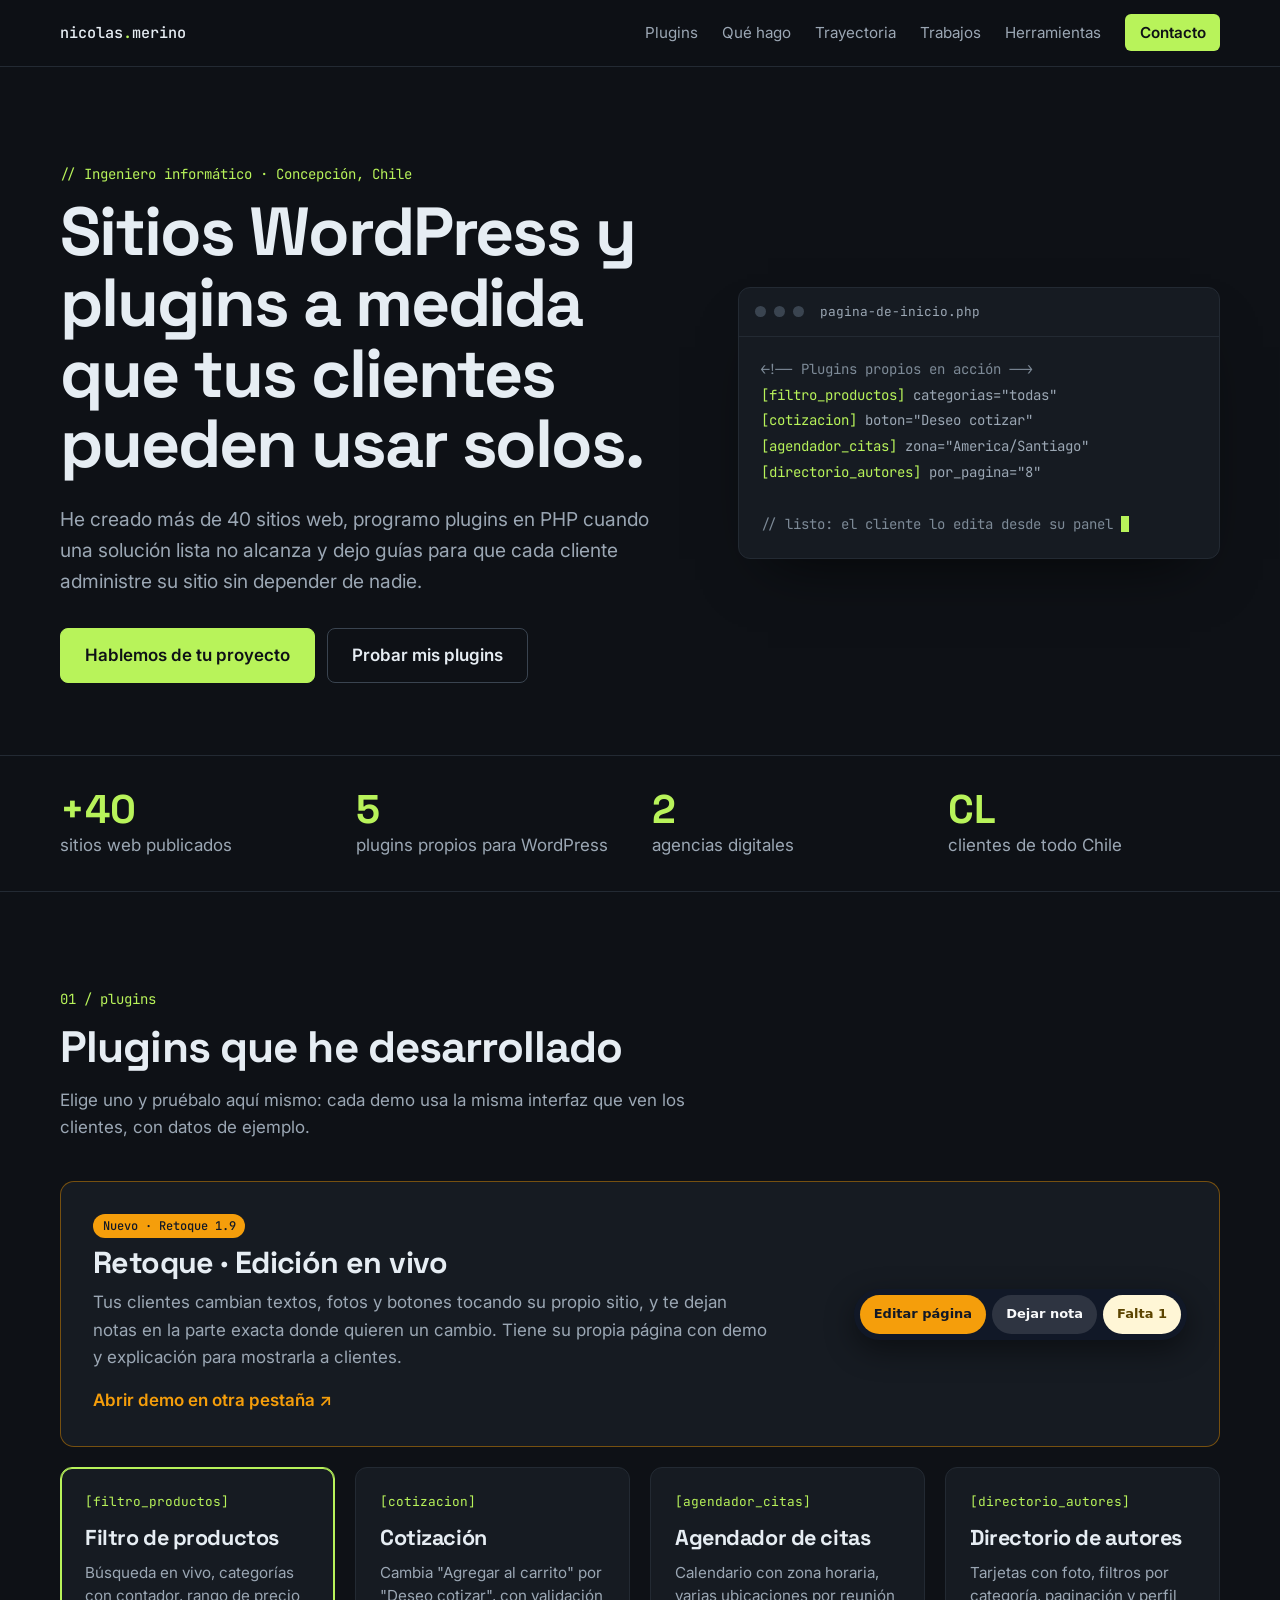
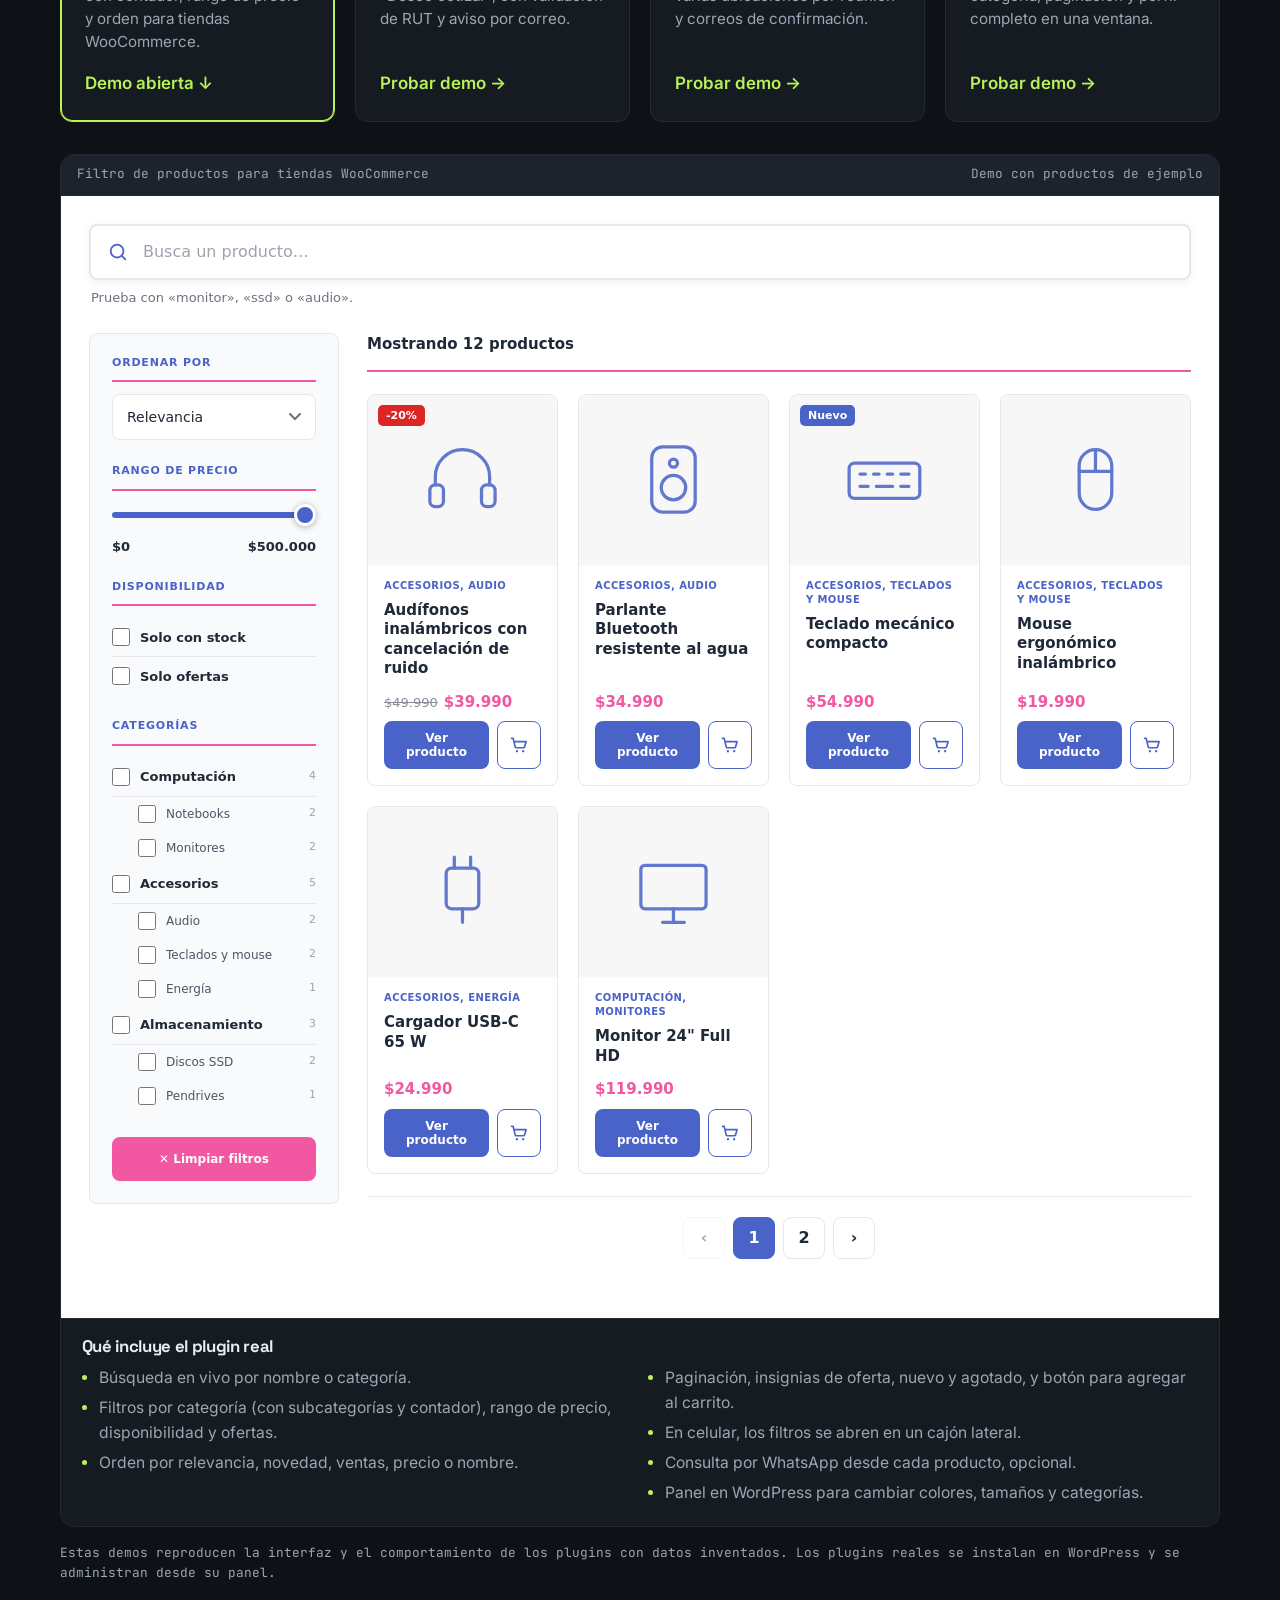
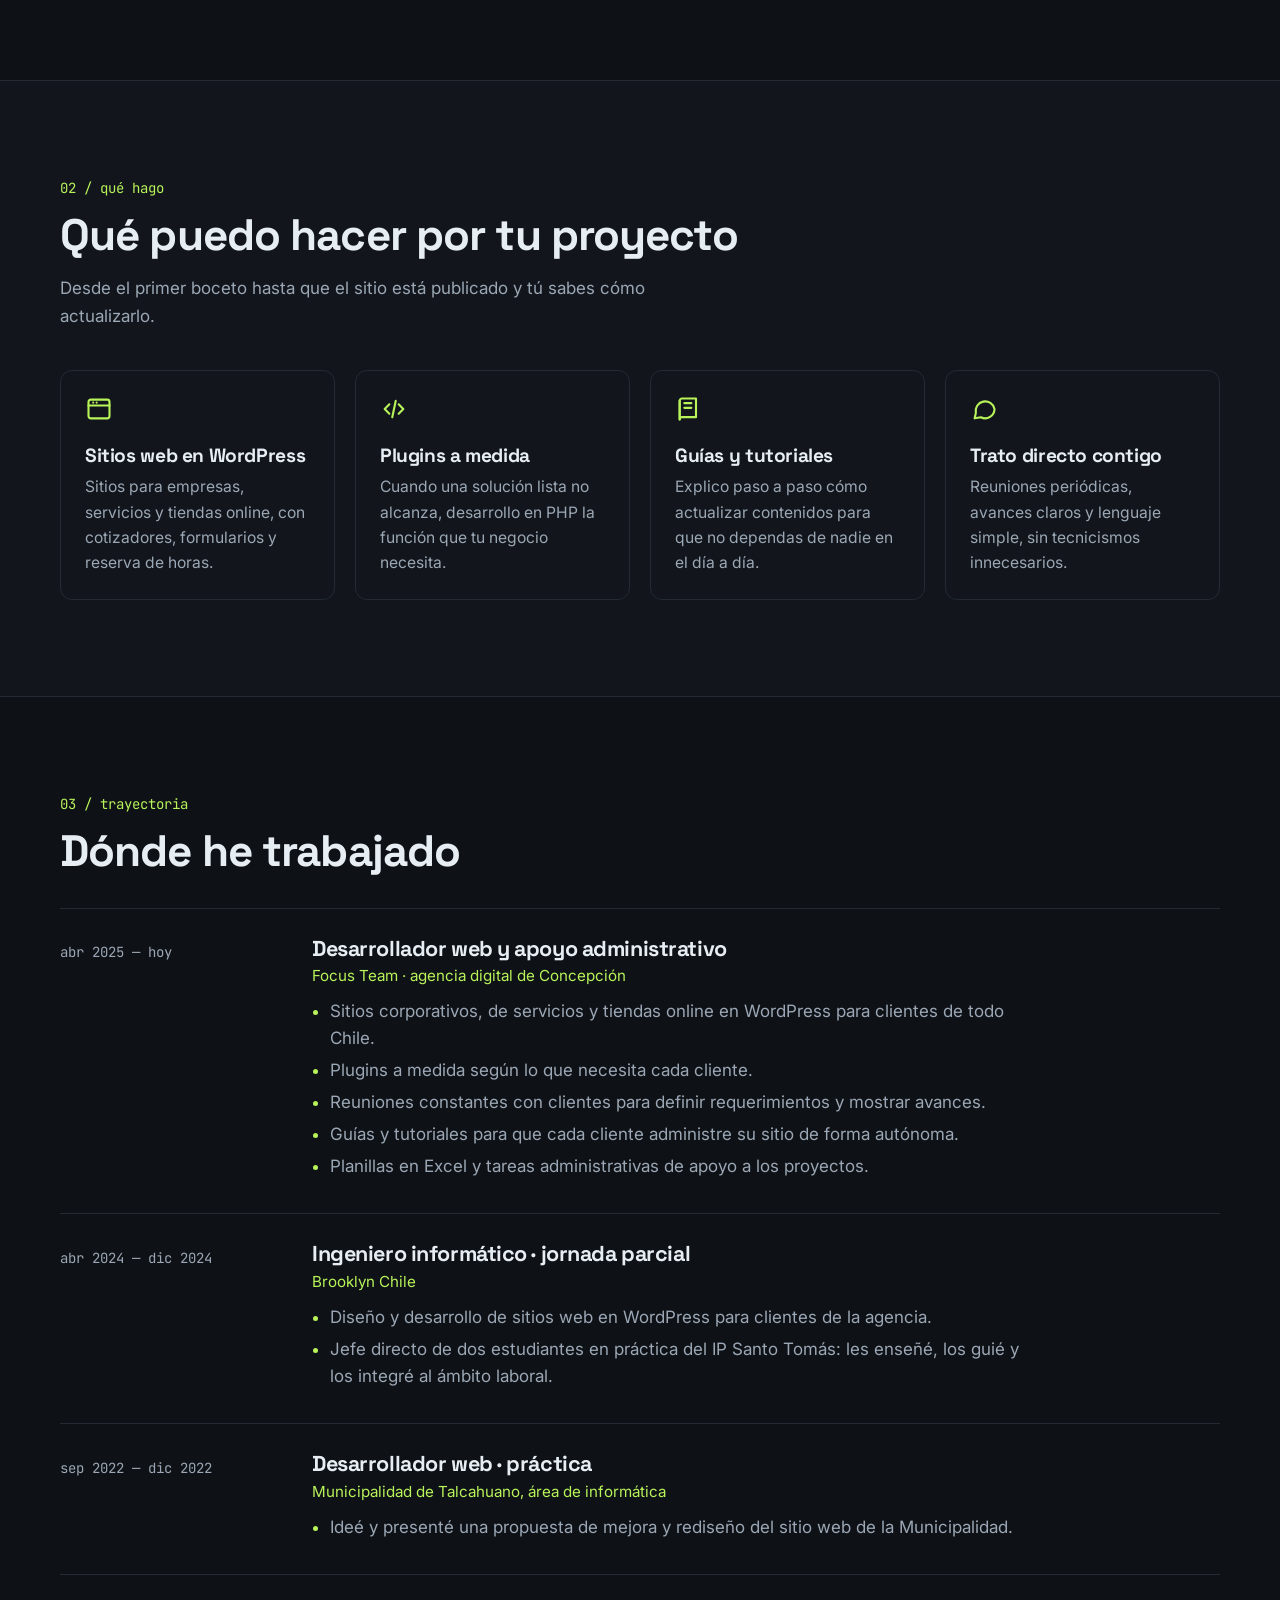
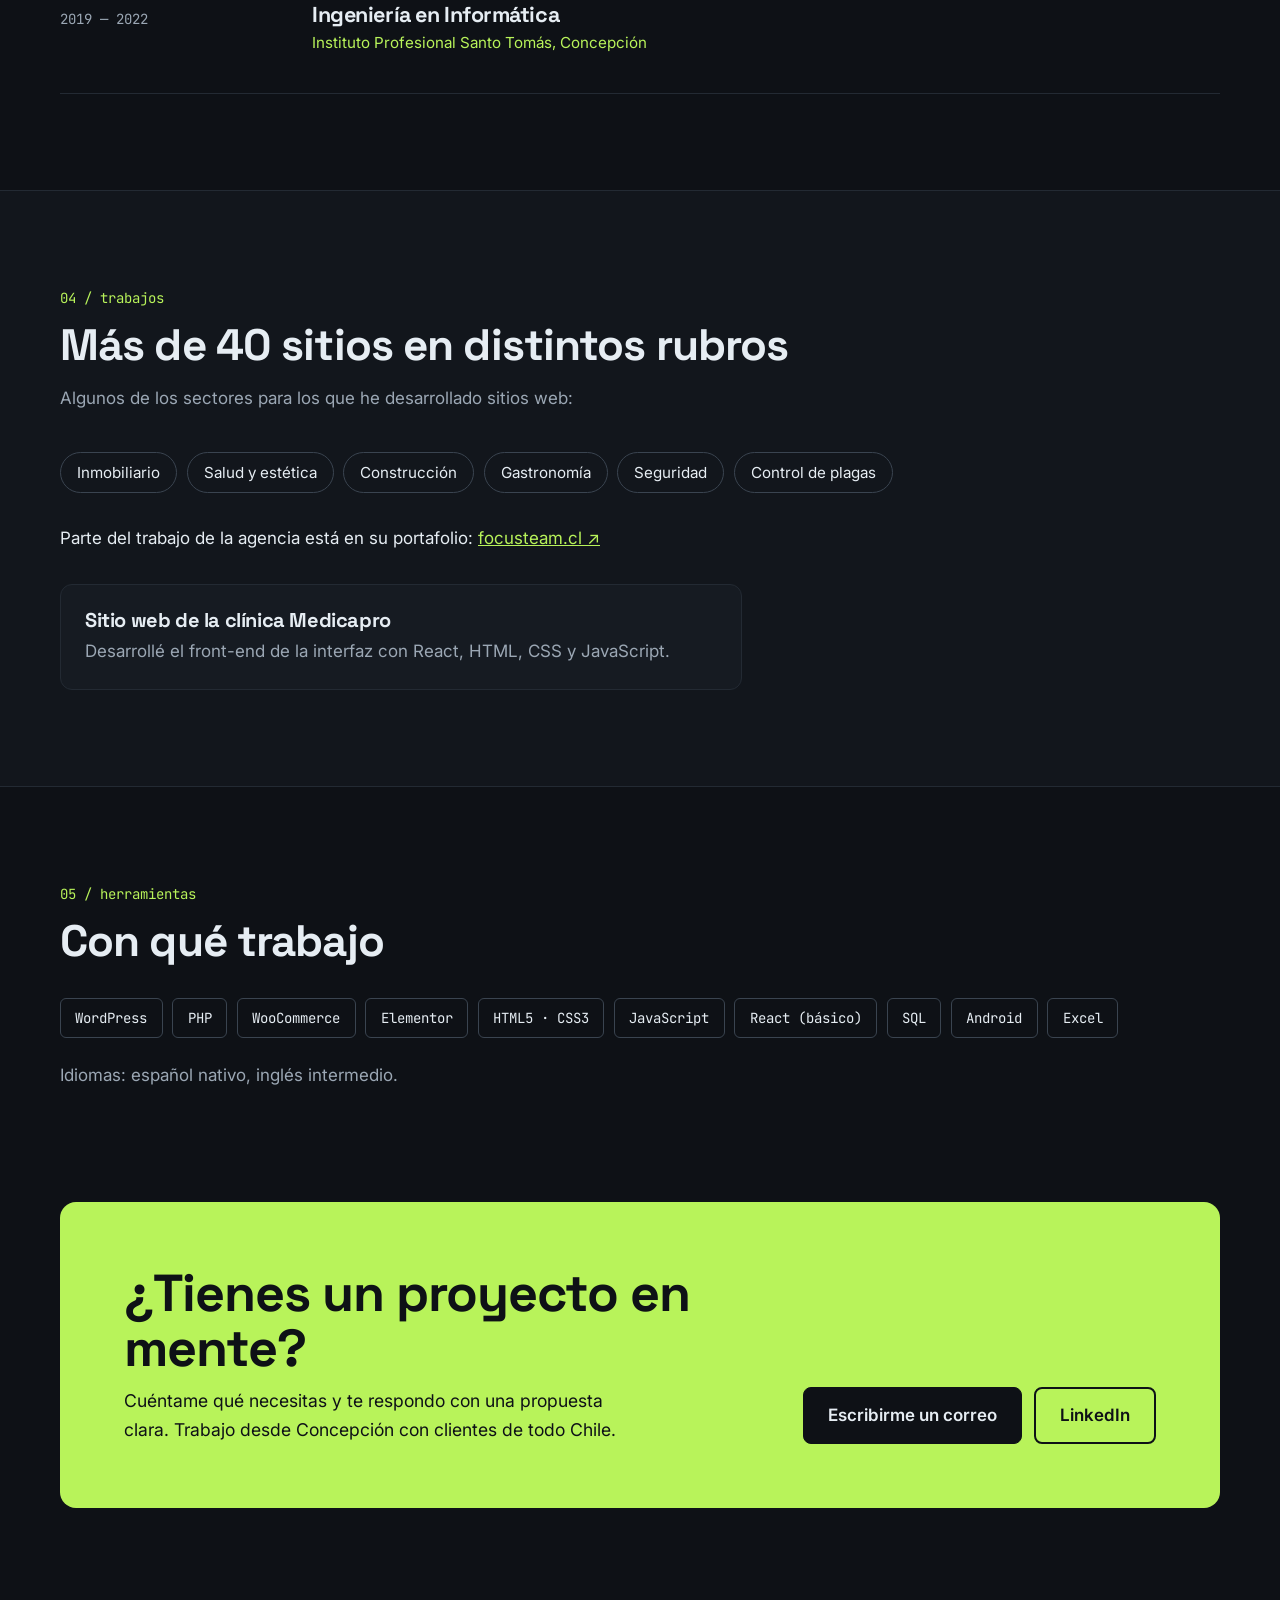
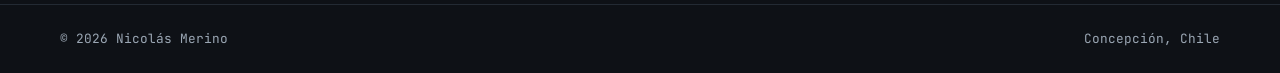
==== index.html @ d9727fcc "Primer CV" ====
<!DOCTYPE html>
<html lang="es">
<head>
<meta charset="utf-8">
<meta name="viewport" content="width=device-width, initial-scale=1, viewport-fit=cover">
<title>Nicolás Merino · Desarrollador web</title>
<meta name="description" content="Portafolio de Nicolás Merino, ingeniero informático en Concepción. Más de 40 sitios web en WordPress, plugins a medida que puedes probar en vivo y guías para que cada cliente administre su propio sitio.">
<meta name="theme-color" content="#0E1116">
<meta property="og:title" content="Nicolás Merino · Desarrollador web">
<meta property="og:description" content="Más de 40 sitios web en WordPress y plugins a medida que puedes probar en vivo.">
<meta property="og:type" content="website">
<link rel="preconnect" href="https://fonts.googleapis.com">
<link rel="preconnect" href="https://fonts.gstatic.com" crossorigin>
<link href="https://fonts.googleapis.com/css2?family=Space+Grotesk:wght@500;700&family=Inter:wght@400;500;600&family=JetBrains+Mono:wght@400;500&family=Open+Sans:wght@400;600;700&display=swap" rel="stylesheet">
<style>
  /* ---------- Variables (diseño oscuro) ---------- */
  :root {
    color-scheme: dark;
    --fondo: #0E1116;
    --fondo-alterno: #12161C;
    --superficie: #161B22;
    --tinta: #E6EDF3;
    --tinta-suave: #9BA7B4;
    --linea: #232A33;
    --linea-fuerte: #3A4450;
    --verde: #1C232C;
    --acento: #B8F35A;
    --acento-claro: #D4FA94;
    --texto-acento: #0E1116;
    --fuente-titulos: "Space Grotesk", "Segoe UI", system-ui, sans-serif;
    --fuente-texto: "Inter", system-ui, -apple-system, "Segoe UI", Roboto, sans-serif;
    --fuente-mono: "JetBrains Mono", ui-monospace, "Cascadia Code", Consolas, monospace;
  }

  * { box-sizing: border-box; }
  html { scroll-behavior: smooth; scroll-padding-top: 5rem; }
  body {
    margin: 0;
    background: var(--fondo);
    color: var(--tinta);
    font-family: var(--fuente-texto);
    font-size: 1.0625rem;
    line-height: 1.6;
    -webkit-font-smoothing: antialiased;
  }
  h1, h2, h3 { font-family: var(--fuente-titulos); margin: 0; letter-spacing: -0.02em; line-height: 1.1; }
  p { margin: 0 0 1em; }
  a { color: var(--acento); }
  a:hover { color: var(--acento-claro); }
  :focus-visible { outline: 3px solid var(--acento); outline-offset: 3px; border-radius: 4px; }

  .contenedor { width: min(1160px, 100% - 2.5rem); margin-inline: auto; }
  .seccion { padding: clamp(4rem, 9vw, 6rem) 0; }
  .seccion-alterna { background: var(--fondo-alterno); border-block: 1px solid var(--linea); }
  .rotulo { margin: 0 0 0.75rem; font-family: var(--fuente-mono); font-size: 0.875rem; color: var(--acento); }
  .titulo-seccion { font-size: clamp(2rem, 4vw, 2.75rem); margin-bottom: 1rem; }
  .entrada { color: var(--tinta-suave); max-width: 60ch; margin-bottom: 2.5rem; }

  /* ---------- Saltar al contenido ---------- */
  .saltar { position: absolute; left: 1rem; top: -4rem; z-index: 100; background: var(--acento); color: var(--texto-acento); padding: 0.6rem 1rem; border-radius: 6px; font-weight: 600; text-decoration: none; }
  .saltar:focus { top: 1rem; }

  /* ---------- Barra superior ---------- */
  .barra { position: sticky; top: 0; z-index: 50; background: rgba(14, 17, 22, 0.88); backdrop-filter: blur(10px); -webkit-backdrop-filter: blur(10px); border-bottom: 1px solid var(--linea); }
  .barra .contenedor { display: flex; justify-content: space-between; align-items: center; gap: 1rem; padding: 0.9rem 0; }
  .marca { font-family: var(--fuente-mono); font-weight: 500; font-size: 0.95rem; color: var(--tinta); text-decoration: none; white-space: nowrap; }
  .marca span { color: var(--acento); }
  .barra nav { display: flex; align-items: center; gap: 1.5rem; font-size: 0.95rem; overflow-x: auto; scrollbar-width: none; }
  .barra nav::-webkit-scrollbar { display: none; }
  .barra nav a { color: var(--tinta-suave); text-decoration: none; white-space: nowrap; }
  .barra nav a:hover { color: var(--tinta); }
  .barra nav .nav-contacto { color: var(--texto-acento); background: var(--acento); padding: 0.4rem 0.9rem; border-radius: 6px; font-weight: 600; }
  .barra nav .nav-contacto:hover { color: var(--texto-acento); background: var(--acento-claro); }

  /* ---------- Botones ---------- */
  .acciones { display: flex; flex-wrap: wrap; gap: 0.75rem; }
  .boton { display: inline-flex; align-items: center; min-height: 48px; padding: 0.8rem 1.5rem; border-radius: 8px; font-weight: 600; text-decoration: none; background: var(--acento); color: var(--texto-acento); border: 1px solid var(--acento); transition: transform 0.15s ease, background-color 0.15s ease; }
  .boton:hover { color: var(--texto-acento); background: var(--acento-claro); transform: translateY(-2px); }
  .boton.secundario { background: transparent; color: var(--tinta); border-color: var(--linea-fuerte); }
  .boton.secundario:hover { border-color: var(--tinta); color: var(--tinta); }

  /* ---------- Portada ---------- */
  .portada { padding: clamp(3.5rem, 9vw, 6rem) 0 clamp(3rem, 7vw, 4.5rem); }
  .portada .contenedor { display: flex; flex-wrap: wrap; align-items: center; gap: 3.5rem; }
  .portada-texto { flex: 1 1 520px; min-width: 0; }
  .portada h1 { font-size: clamp(2.5rem, 6vw, 4.25rem); line-height: 1.04; letter-spacing: -0.03em; margin-bottom: 1.5rem; }
  .portada .bajada { color: var(--tinta-suave); font-size: 1.2rem; max-width: 56ch; margin-bottom: 2rem; }
  .codigo { flex: 1 1 380px; min-width: 0; background: var(--superficie); border: 1px solid var(--linea); border-radius: 12px; overflow: hidden; font-family: var(--fuente-mono); font-size: 0.875rem; line-height: 1.85; box-shadow: 0 30px 60px -30px rgba(0, 0, 0, 0.7); }
  .codigo-barra { display: flex; align-items: center; gap: 0.5rem; padding: 0.75rem 1rem; border-bottom: 1px solid var(--linea); }
  .codigo-barra i { width: 11px; height: 11px; border-radius: 50%; background: var(--linea-fuerte); }
  .codigo-barra span { margin-left: 0.5rem; color: var(--tinta-suave); font-size: 0.8rem; }
  .codigo pre { margin: 0; padding: 1.25rem 1.4rem; color: #C9D3DD; font: inherit; white-space: pre-wrap; word-break: break-word; }
  .codigo .c { color: #7D8A97; }
  .codigo .s { color: var(--acento); }
  .codigo .a { color: var(--tinta-suave); }
  .cursor { display: inline-block; width: 0.55em; height: 1.1em; vertical-align: -0.2em; background: var(--acento); }

  /* ---------- Cifras ---------- */
  .cifras { border-block: 1px solid var(--linea); }
  .cifras .contenedor { display: grid; grid-template-columns: repeat(auto-fit, minmax(200px, 1fr)); gap: 1.5rem; padding: 2rem 0; }
  .cifra strong { display: block; font-family: var(--fuente-titulos); font-size: 2.5rem; line-height: 1.1; color: var(--acento); }
  .cifra span { color: var(--tinta-suave); }

  /* ---------- Tarjetas de plugins (son las pestañas) ---------- */
  .tarjetas-plugins { display: grid; grid-template-columns: repeat(auto-fit, minmax(250px, 1fr)); gap: 1.25rem; margin-bottom: 2rem; }
  .tarjeta-plugin { display: flex; flex-direction: column; gap: 0.75rem; text-align: left; padding: 1.5rem; border-radius: 12px; border: 1px solid var(--linea); background: var(--superficie); color: var(--tinta); font: inherit; cursor: pointer; transition: border-color 0.15s ease, transform 0.15s ease; }
  .tarjeta-plugin:hover { border-color: var(--linea-fuerte); transform: translateY(-2px); }
  .tarjeta-plugin[aria-selected="true"] { border-color: var(--acento); box-shadow: inset 0 0 0 1px var(--acento); }
  .tarjeta-plugin code { font-family: var(--fuente-mono); font-size: 0.8rem; color: var(--acento); }
  .tarjeta-plugin .nombre { font-family: var(--fuente-titulos); font-weight: 700; font-size: 1.35rem; letter-spacing: -0.02em; line-height: 1.2; }
  .tarjeta-plugin .detalle { color: var(--tinta-suave); font-size: 0.95rem; line-height: 1.5; }
  .tarjeta-plugin .llamado { margin-top: auto; padding-top: 0.25rem; font-weight: 600; color: var(--acento); }
  .tarjeta-plugin .llamado-activo { display: none; }
  .tarjeta-plugin[aria-selected="true"] .llamado-inactivo { display: none; }
  .tarjeta-plugin[aria-selected="true"] .llamado-activo { display: inline; }
  #zona-demos { scroll-margin-top: 5.5rem; }

  /* ---------- Plugin destacado (página aparte) ---------- */
  .sr-only { position: absolute; width: 1px; height: 1px; overflow: hidden; clip: rect(0 0 0 0); white-space: nowrap; }
  .destacado { display: grid; grid-template-columns: minmax(0, 1fr) auto; grid-template-areas: "texto barra" "llamado barra"; gap: 1rem 2rem; align-items: center; margin-bottom: 1.25rem; padding: clamp(1.4rem, 3vw, 2rem); border-radius: 14px; border: 1px solid rgba(245, 158, 11, 0.45); background: linear-gradient(var(--superficie), var(--superficie)) padding-box; color: var(--tinta); text-decoration: none; transition: border-color 0.15s ease, transform 0.15s ease; }
  .destacado:hover { color: var(--tinta); border-color: #F59E0B; transform: translateY(-2px); }
  .destacado-texto { grid-area: texto; display: flex; flex-direction: column; gap: 0.5rem; min-width: 0; }
  .destacado-etiqueta { align-self: flex-start; padding: 0.15rem 0.6rem; border-radius: 999px; background: #F59E0B; color: #111827; font-family: var(--fuente-mono); font-size: 0.75rem; font-weight: 500; }
  .destacado-nombre { font-family: var(--fuente-titulos); font-weight: 700; font-size: clamp(1.5rem, 3vw, 1.9rem); letter-spacing: -0.02em; line-height: 1.15; }
  .destacado-detalle { color: var(--tinta-suave); max-width: 62ch; }
  .destacado .llamado { grid-area: llamado; font-weight: 600; color: #F59E0B; }
  .destacado-barra { grid-area: barra; display: flex; align-items: center; gap: 6px; padding: 6px; border-radius: 999px; background: #111827; box-shadow: 0 10px 30px rgba(0, 0, 0, 0.45); font-family: system-ui, -apple-system, "Segoe UI", Roboto, sans-serif; font-size: 13px; font-weight: 600; white-space: nowrap; }
  .destacado-boton { padding: 9px 14px; border-radius: 999px; background: rgba(255, 255, 255, 0.12); color: #f9fafb; }
  .destacado-boton--editar { background: #F59E0B; color: #111827; }
  .destacado-boton--falta { background: #FFF6D6; color: #5C4400; }
  @media (max-width: 760px) {
    .destacado { grid-template-columns: 1fr; grid-template-areas: "texto" "barra" "llamado"; }
    .destacado-barra { justify-self: start; }
  }

    /* ---------- Demos de plugins ---------- */
  .panel-demo[hidden] { display: none; }
  .demo-marco { border: 1px solid var(--linea); border-radius: 14px; overflow: hidden; background: var(--superficie); }
  .demo-cabecera { display: flex; justify-content: space-between; align-items: center; flex-wrap: wrap; gap: 0.5rem 1rem; padding: 0.6rem 1rem; background: var(--verde); border-bottom: 1px solid var(--linea); font-family: var(--fuente-titulos); font-size: 0.88rem; color: var(--tinta); }
  .demo-cabecera button { font: inherit; font-weight: 700; color: var(--tinta); background: transparent; border: 1px solid var(--tinta); border-radius: 999px; padding: 0.2rem 0.85rem; cursor: pointer; }
  .demo-cabecera button:hover { background: var(--tinta); color: var(--fondo); }
  .demo-incluye { padding: 1.1rem 1.3rem 1.3rem; border-top: 1px solid var(--linea); background: var(--superficie); }
  .demo-incluye h3 { font-size: 1.05rem; font-weight: 700; margin-bottom: 0.6rem; }
  .demo-incluye ul { margin: 0; padding-left: 1.1rem; columns: 2; column-gap: 2rem; font-size: 0.98rem; }
  .demo-incluye li { margin-bottom: 0.3rem; break-inside: avoid; }
  .nota-demo { font-size: 0.92rem; color: var(--tinta-suave); margin: 1rem 0 0; }

  /* Zona que simula la página de un cliente: siempre clara, sin importar el tema del portafolio */
  .demo-plugin { color-scheme: light; background: #fff; color: #1f2937; font-family: system-ui, -apple-system, "Segoe UI", Roboto, "Helvetica Neue", Arial, sans-serif; font-size: 16px; line-height: 1.5; letter-spacing: normal; padding: clamp(14px, 3vw, 28px); }
  .demo-plugin *, .demo-plugin *::before, .demo-plugin *::after { box-sizing: border-box; }
  /* :where() deja estas reglas con la menor prioridad, para que los estilos de cada plugin las puedan reemplazar */
  .demo-plugin :where(h2, h3, h4) { font-family: inherit; letter-spacing: normal; line-height: 1.3; margin: 0; padding: 0; }
  .demo-plugin :where(p) { max-width: none; margin: 0; }
  .demo-plugin :where(ul, ol, fieldset, legend) { margin: 0; padding: 0; }
  .demo-plugin :where(button, input, select, textarea) { font-family: inherit; font-size: inherit; color: inherit; }
  .demo-plugin :focus-visible { outline: 3px solid #7c93e6; outline-offset: 2px; }
  .demo-estado { min-height: 1.4em; margin-top: 12px; font-size: 0.88rem; color: #6b7280; text-align: center; }

  /* ============ 1. Filtro de productos (ftfp) ============ */
  .ftfp-filtro { --ftfp-primary: #4963C9; --ftfp-accent: #F257A1; --ftfp-text: #1F2937; --ftfp-muted: #6B7280; --ftfp-border: #E5E7EB; --ftfp-surface: #F9FAFB; --ftfp-radius: 8px; --ftfp-control-h: 46px; color: var(--ftfp-text); }
  .ftfp-searchbar { margin-bottom: 26px; }
  .ftfp-search { position: relative; display: flex; align-items: center; }
  .ftfp-filtro .ftfp-search-input { width: 100%; height: 56px; margin: 0; padding: 0 48px 0 52px; border: 2px solid var(--ftfp-border); border-radius: var(--ftfp-radius); background: #fff; color: var(--ftfp-text); font-size: 16px; font-weight: 500; box-shadow: 0 2px 10px rgba(17, 24, 39, .06); -webkit-appearance: none; appearance: none; transition: border-color .2s ease, box-shadow .2s ease; }
  .ftfp-filtro .ftfp-search-input::-webkit-search-cancel-button { display: none; }
  .ftfp-filtro .ftfp-search-input::placeholder { color: #9CA3AF; opacity: 1; }
  .ftfp-filtro .ftfp-search-input:focus { outline: none; border-color: var(--ftfp-primary); box-shadow: 0 0 0 4px color-mix(in srgb, var(--ftfp-primary) 15%, transparent); }
  .ftfp-search-icon { position: absolute; left: 18px; top: 50%; transform: translateY(-50%); display: flex; color: var(--ftfp-primary); pointer-events: none; }
  .ftfp-search-clear { position: absolute; right: 10px; top: 50%; transform: translateY(-50%); display: none; align-items: center; justify-content: center; width: 32px; height: 32px; padding: 0; border: 0; border-radius: 50%; background: #F3F4F6; color: var(--ftfp-muted); font-size: 13px; cursor: pointer; }
  .ftfp-search-clear.is-visible { display: flex; }
  .ftfp-search-clear:hover { background: #E5E7EB; color: var(--ftfp-text); }
  .ftfp-search-hint { margin: 8px 2px 0; font-size: 13px; color: var(--ftfp-muted); }
  .ftfp-wrapper { display: grid; grid-template-columns: 250px minmax(0, 1fr); gap: 28px; align-items: start; }
  .ftfp-sidebar { background: var(--ftfp-surface); border: 1px solid var(--ftfp-border); border-radius: var(--ftfp-radius); }
  .ftfp-sidebar-body { display: flex; flex-direction: column; gap: 24px; padding: 22px; }
  .ftfp-filter-title { margin: 0 0 12px; padding: 0 0 10px; border-bottom: 2px solid var(--ftfp-accent); color: var(--ftfp-primary); font-size: 11px; font-weight: 700; letter-spacing: .8px; text-transform: uppercase; }
  .ftfp-select { width: 100%; height: var(--ftfp-control-h); padding: 0 38px 0 14px; border: 1px solid var(--ftfp-border); border-radius: var(--ftfp-radius); background: #fff url("data:image/svg+xml,%3Csvg xmlns='http://www.w3.org/2000/svg' width='12' height='8' viewBox='0 0 12 8'%3E%3Cpath d='M1 1l5 5 5-5' stroke='%236B7280' stroke-width='2' fill='none' stroke-linecap='round'/%3E%3C/svg%3E") no-repeat right 14px center; color: var(--ftfp-text); font-size: 14px; font-weight: 500; cursor: pointer; -webkit-appearance: none; appearance: none; }
  .ftfp-select:focus { outline: none; border-color: var(--ftfp-primary); box-shadow: 0 0 0 3px color-mix(in srgb, var(--ftfp-primary) 15%, transparent); }
  .ftfp-range { --ftfp-fill: 100%; display: block; width: 100%; height: 24px; margin: 6px 0 10px; padding: 0; border: 0; background: transparent; cursor: pointer; -webkit-appearance: none; appearance: none; }
  .ftfp-range::-webkit-slider-runnable-track { height: 6px; border-radius: 3px; background: linear-gradient(to right, var(--ftfp-primary) 0, var(--ftfp-primary) var(--ftfp-fill), #E5E7EB var(--ftfp-fill), #E5E7EB 100%); }
  .ftfp-range::-webkit-slider-thumb { -webkit-appearance: none; appearance: none; width: 22px; height: 22px; margin-top: -8px; border-radius: 50%; border: 3px solid #fff; background: var(--ftfp-primary); box-shadow: 0 1px 6px rgba(0, 0, 0, .3); cursor: pointer; }
  .ftfp-range::-moz-range-track { height: 6px; border-radius: 3px; background: #E5E7EB; }
  .ftfp-range::-moz-range-progress { height: 6px; border-radius: 3px; background: var(--ftfp-primary); }
  .ftfp-range::-moz-range-thumb { width: 16px; height: 16px; border-radius: 50%; border: 3px solid #fff; background: var(--ftfp-primary); box-shadow: 0 1px 6px rgba(0, 0, 0, .3); cursor: pointer; }
  .ftfp-price-values { display: flex; justify-content: space-between; font-size: 13px; font-weight: 700; }
  .ftfp-categories { display: flex; flex-direction: column; }
  .ftfp-category-main-label, .ftfp-category-label { display: flex; align-items: center; gap: 10px; margin: 0; cursor: pointer; user-select: none; line-height: 1.35; transition: color .2s ease; }
  .ftfp-category-main-label { padding: 10px 0; border-bottom: 1px solid var(--ftfp-border); font-size: 13px; font-weight: 600; }
  .ftfp-category-label { padding: 8px 0 8px 26px; color: #4B5563; font-size: 12px; font-weight: 500; }
  .ftfp-category-main-label:hover, .ftfp-category-label:hover { color: var(--ftfp-primary); }
  .ftfp-category-checkbox { width: 18px; height: 18px; margin: 0; flex-shrink: 0; cursor: pointer; accent-color: var(--ftfp-primary); }
  .ftfp-category-count { margin-left: auto; color: #9CA3AF; font-size: 11px; font-weight: 500; }
  .ftfp-avail-box .ftfp-category-main-label:last-child { border-bottom: 0; }
  .ftfp-reset-btn { display: inline-flex; align-items: center; justify-content: center; width: 100%; min-height: 44px; padding: 10px 14px; border: 0; border-radius: var(--ftfp-radius); background: var(--ftfp-accent); color: #fff; font-size: 12px; font-weight: 700; cursor: pointer; transition: background-color .2s ease; }
  .ftfp-reset-btn:hover { background: #E0408A; }
  .ftfp-main { display: flex; flex-direction: column; gap: 22px; min-width: 0; }
  .ftfp-header { display: flex; align-items: center; justify-content: space-between; flex-wrap: wrap; gap: 12px; padding-bottom: 14px; border-bottom: 2px solid var(--ftfp-accent); }
  .ftfp-count { font-size: 15px; font-weight: 700; }
  .ftfp-count-query strong { color: var(--ftfp-primary); }
  .ftfp-filter-toggle { display: none; align-items: center; gap: 8px; padding: 10px 16px; border: 1px solid var(--ftfp-border); border-radius: var(--ftfp-radius); background: #fff; color: var(--ftfp-text); font-size: 14px; font-weight: 700; cursor: pointer; box-shadow: 0 1px 4px rgba(17, 24, 39, .06); }
  .ftfp-filter-toggle svg { color: var(--ftfp-primary); }
  .ftfp-filter-badge { display: none; min-width: 20px; height: 20px; padding: 0 6px; border-radius: 10px; background: var(--ftfp-primary); color: #fff; font-size: 11px; font-weight: 700; line-height: 20px; text-align: center; }
  .ftfp-filter-badge.is-visible { display: inline-block; }
  .ftfp-grid { display: grid; grid-template-columns: repeat(auto-fill, minmax(190px, 1fr)); gap: 20px; width: 100%; }
  .ftfp-product-card { display: flex; flex-direction: column; height: 100%; overflow: hidden; background: #fff; border: 1px solid var(--ftfp-border); border-radius: var(--ftfp-radius); transition: border-color .2s ease, box-shadow .2s ease, transform .2s ease; }
  .ftfp-product-card:hover { border-color: #F257A1; box-shadow: 0 8px 22px rgba(17, 24, 39, .10); transform: translateY(-3px); }
  .ftfp-product-image { position: relative; display: flex; align-items: center; justify-content: center; width: 100%; aspect-ratio: 1 / .9; background: #F7F7F8; color: var(--ftfp-primary); }
  .ftfp-product-image svg { width: 46%; height: auto; opacity: .85; }
  .ftfp-badges { position: absolute; top: 10px; left: 10px; display: flex; flex-direction: column; align-items: flex-start; gap: 5px; }
  .ftfp-badge { display: inline-block; padding: 4px 8px; border-radius: 5px; color: #fff; font-size: 11px; font-weight: 700; line-height: 1.2; }
  .ftfp-badge-sale { background: #DC2626; }
  .ftfp-badge-new { background: var(--ftfp-primary); }
  .ftfp-badge-oos { background: #6B7280; }
  .ftfp-oos .ftfp-product-image svg { opacity: .35; filter: grayscale(.6); }
  .ftfp-product-info { display: flex; flex-direction: column; flex-grow: 1; gap: 8px; padding: 14px 16px 16px; }
  .ftfp-product-category { color: var(--ftfp-primary); font-size: 10px; font-weight: 700; letter-spacing: .4px; line-height: 1.4; text-transform: uppercase; }
  .ftfp-product-title { font-size: 15px; font-weight: 600; word-break: break-word; }
  .ftfp-product-price { margin-top: auto; padding-top: 4px; font-size: 15px; font-weight: 700; color: #F257A1; }
  .ftfp-product-price del { color: #6B7280; opacity: .8; font-weight: 500; margin-right: 6px; font-size: 13px; }
  .ftfp-product-price ins { text-decoration: none; }
  .ftfp-actions { display: flex; align-items: stretch; gap: 8px; }
  .ftfp-btn { flex: 1; min-width: 0; display: inline-flex; align-items: center; justify-content: center; min-height: 44px; padding: 10px 14px; border: 0; border-radius: var(--ftfp-radius); background: var(--ftfp-primary); color: #fff; font-size: 12px; font-weight: 700; cursor: pointer; transition: filter .2s ease, box-shadow .2s ease; }
  .ftfp-btn:hover { filter: brightness(1.12); box-shadow: 0 4px 12px rgba(17, 24, 39, .18); }
  .ftfp-cart-btn { flex: 0 0 44px; width: 44px; min-height: 44px; display: inline-flex; align-items: center; justify-content: center; padding: 0; border: 1px solid var(--ftfp-primary); border-radius: var(--ftfp-radius); background: #fff; color: var(--ftfp-primary); cursor: pointer; transition: background-color .2s ease, color .2s ease; }
  .ftfp-cart-btn:hover { background: var(--ftfp-primary); color: #fff; }
  .ftfp-cart-btn .ftfp-ico-ok { display: none; }
  .ftfp-cart-btn.added { background: #16A34A; border-color: #16A34A; color: #fff; }
  .ftfp-cart-btn.added .ftfp-ico-cart { display: none; }
  .ftfp-cart-btn.added .ftfp-ico-ok { display: block; }
  .ftfp-pagination { display: flex; flex-wrap: wrap; align-items: center; justify-content: center; gap: 8px; padding-top: 20px; border-top: 1px solid var(--ftfp-border); }
  .ftfp-pagination:empty { display: none; }
  .ftfp-page-link { display: inline-flex; align-items: center; justify-content: center; min-width: 42px; height: 42px; padding: 0 14px; border: 1px solid var(--ftfp-border); border-radius: var(--ftfp-radius); background: #fff; color: var(--ftfp-text); font-weight: 600; cursor: pointer; transition: all .2s ease; }
  .ftfp-page-link:hover:not(:disabled) { border-color: var(--ftfp-primary); color: var(--ftfp-primary); }
  .ftfp-page-link.is-active { background: var(--ftfp-primary); border-color: var(--ftfp-primary); color: #fff; }
  .ftfp-page-link:disabled { opacity: .4; cursor: default; }
  .ftfp-no-results { grid-column: 1 / -1; padding: 50px 24px; text-align: center; color: var(--ftfp-muted); }
  .ftfp-no-results strong { display: block; margin-bottom: 8px; color: var(--ftfp-text); font-size: 17px; }

  /* ============ 2. Cotización (txc) ============ */
  .txc { --txc-azul: #1a3a6b; --txc-azul-2: #234b88; --txc-texto: #1e293b; --txc-suave: #64748b; --txc-borde: #cbd5e1; --txc-fondo: #f7f8fa; --txc-rojo: #dc2626; --txc-verde: #16a34a; --txc-radio: 8px; max-width: 1040px; margin: 0 auto; color: var(--txc-texto); }
  .txc-intro { margin: 0 0 20px; font-size: 16px; line-height: 1.55; color: #475569; }
  .txc-intro span { display: block; margin-top: 4px; font-size: 14px; color: var(--txc-suave); }
  .txc-grid { display: grid; grid-template-columns: minmax(0, 1fr); gap: 20px; }
  .txc-resumen { background: var(--txc-fondo); border: 1px solid #e2e8f0; border-left: 4px solid var(--txc-azul); border-radius: var(--txc-radio); padding: 18px; align-self: start; }
  .txc-resumen__titulo { margin: 0 0 14px; font-size: 13px; font-weight: 700; letter-spacing: .06em; text-transform: uppercase; color: var(--txc-azul); }
  .txc-prod { display: flex; gap: 14px; align-items: center; }
  .txc-prod__img { flex: 0 0 72px; width: 72px; height: 72px; border-radius: 6px; background: #fff; border: 1px solid #e2e8f0; display: flex; align-items: center; justify-content: center; color: var(--txc-azul); }
  .txc-prod__img svg { width: 44px; height: 44px; }
  .txc-prod__nombre { font-weight: 700; font-size: 16px; line-height: 1.35; }
  .txc-prod__sku { font-size: 13px; color: var(--txc-suave); margin-top: 2px; }
  .txc-prod__precio { font-size: 15px; color: var(--txc-azul); margin-top: 4px; font-weight: 600; }
  .txc-link { display: inline-block; margin-top: 14px; padding: 0; border: 0; background: none; font-size: 14px; color: var(--txc-azul); text-decoration: underline; text-underline-offset: 3px; cursor: pointer; }
  .txc-pasos { list-style: none; margin: 18px 0 0; padding: 16px 0 0; border-top: 1px solid #e2e8f0; display: none; }
  .txc-pasos li { display: flex; align-items: center; gap: 10px; margin: 0 0 10px; font-size: 14px; color: #475569; }
  .txc-pasos li span { flex: 0 0 24px; height: 24px; border-radius: 50%; background: var(--txc-azul); color: #fff; font-size: 12px; font-weight: 700; display: inline-flex; align-items: center; justify-content: center; }
  .txc-seccion { border: 0; margin: 0 0 22px; min-width: 0; }
  .txc-seccion legend { display: block; width: 100%; margin: 0 0 14px; padding: 0 0 8px; border-bottom: 2px solid var(--txc-azul); font-size: 13px; font-weight: 700; letter-spacing: .06em; text-transform: uppercase; color: var(--txc-azul); float: none; }
  .txc-fila { display: grid; grid-template-columns: minmax(0, 1fr); gap: 0 16px; }
  .txc-campo { margin: 0 0 14px; min-width: 0; }
  .txc-campo label, .txc-label { display: block; margin: 0 0 6px; font-size: 15px; font-weight: 600; color: var(--txc-texto); line-height: 1.3; }
  .txc abbr { color: var(--txc-rojo); text-decoration: none; cursor: help; }
  .txc-opc { font-weight: 400; color: var(--txc-suave); }
  .txc-campo input[type="text"], .txc-campo input[type="email"], .txc-campo input[type="tel"], .txc-campo input[type="number"], .txc-campo select, .txc-campo textarea { width: 100%; min-height: 46px; padding: 10px 12px; border: 1px solid var(--txc-borde); border-radius: var(--txc-radio); background: #fff; color: var(--txc-texto); font-size: 16px; line-height: 1.4; }
  .txc-campo textarea { resize: vertical; min-height: 110px; }
  .txc-campo input:focus, .txc-campo select:focus, .txc-campo textarea:focus { outline: none; border-color: var(--txc-azul); box-shadow: 0 0 0 3px rgba(26, 58, 107, .15); }
  .txc-campo [aria-invalid="true"] { border-color: var(--txc-rojo); background: #fff7f7; }
  .txc-campo select:disabled { background: #f1f5f9; color: var(--txc-suave); cursor: not-allowed; }
  .txc-error { display: block; margin-top: 5px; font-size: 13.5px; color: var(--txc-rojo); }
  .txc-error[hidden] { display: none; }
  .txc-tel { display: flex; }
  .txc-tel__pref { display: inline-flex; align-items: center; padding: 0 12px; border: 1px solid var(--txc-borde); border-right: 0; border-radius: var(--txc-radio) 0 0 var(--txc-radio); background: #f1f5f9; color: var(--txc-suave); font-weight: 600; }
  .txc-campo .txc-tel input { border-radius: 0 var(--txc-radio) var(--txc-radio) 0; }
  .txc-couriers { display: grid; grid-template-columns: repeat(auto-fit, minmax(130px, 1fr)); gap: 10px; }
  .txc-courier { margin: 0; cursor: pointer; }
  .txc-campo .txc-courier { margin: 0; font-weight: 600; }
  .txc-courier input { position: absolute; opacity: 0; pointer-events: none; }
  .txc-courier__caja { position: relative; display: flex; flex-direction: column; align-items: center; justify-content: center; gap: 6px; min-height: 88px; padding: 12px 8px; border: 2px solid var(--txc-borde); border-radius: var(--txc-radio); background: #fff; color: var(--txc-suave); text-align: center; transition: border-color .15s ease, background .15s ease; }
  .txc-courier__nombre { font-size: 14px; font-weight: 700; color: var(--txc-texto); }
  .txc-courier input:checked + .txc-courier__caja { border-color: var(--txc-azul); background: #eef3fa; color: var(--txc-azul); }
  .txc-courier input:focus-visible + .txc-courier__caja { outline: 3px solid #7c93e6; outline-offset: 2px; }
  .txc-courier__check { position: absolute; top: 6px; right: 6px; width: 18px; height: 18px; border-radius: 50%; background: var(--txc-azul); display: none; }
  .txc-courier__check::after { content: ""; position: absolute; left: 6px; top: 3px; width: 5px; height: 9px; border: solid #fff; border-width: 0 2px 2px 0; transform: rotate(45deg); }
  .txc-courier input:checked + .txc-courier__caja .txc-courier__check { display: block; }
  .txc-stepper { display: inline-flex; align-items: stretch; }
  .txc-stepper__btn { width: 46px; border: 1px solid var(--txc-borde); background: #f1f5f9; color: var(--txc-azul); font-size: 22px; font-weight: 700; cursor: pointer; }
  .txc-stepper__btn:first-child { border-radius: var(--txc-radio) 0 0 var(--txc-radio); }
  .txc-stepper__btn:last-child { border-radius: 0 var(--txc-radio) var(--txc-radio) 0; }
  .txc-campo .txc-stepper input { width: 84px; border-radius: 0; text-align: center; border-left: 0; border-right: 0; }
  .txc-alerta { margin: 0 0 18px; padding: 12px 14px; border: 1px solid #fecaca; border-radius: var(--txc-radio); background: #fef2f2; color: #991b1b; font-size: 15px; }
  .txc-enviar { display: inline-flex; align-items: center; justify-content: center; width: 100%; min-height: 52px; padding: 12px 28px; border: 0; border-radius: var(--txc-radio); background: var(--txc-azul); color: #fff; font-size: 17px; font-weight: 700; cursor: pointer; box-shadow: 0 2px 6px rgba(26, 58, 107, .25); transition: background .15s ease; }
  .txc-enviar:hover { background: var(--txc-azul-2); }
  .txc-nota { margin: 14px 0 0; font-size: 14px; color: var(--txc-suave); line-height: 1.5; }
  .txc-gracias { max-width: 560px; margin: 0 auto; padding: 24px 0; text-align: center; }
  .txc-gracias__icono { width: 64px; height: 64px; margin: 0 auto 16px; border-radius: 50%; background: var(--txc-verde); color: #fff; display: flex; align-items: center; justify-content: center; }
  .txc-gracias h2 { font-size: 26px; margin-bottom: 12px; color: var(--txc-azul); }
  .txc-gracias p { margin-bottom: 12px; line-height: 1.55; }
  .txc-gracias__sub { color: var(--txc-suave); }
  .txc-btn-wsp { display: inline-flex; align-items: center; gap: 8px; padding: 12px 22px; border: 0; border-radius: var(--txc-radio); background: #25D366; color: #fff; font-size: 16px; font-weight: 700; cursor: pointer; }
  .txc-btn-wsp:hover { filter: brightness(.94); }
  @media (min-width: 860px) {
    .txc-grid { grid-template-columns: 300px minmax(0, 1fr); gap: 32px; }
    .txc-pasos { display: block; }
    .txc-fila { grid-template-columns: repeat(2, minmax(0, 1fr)); }
  }

  /* ============ 3. Agendador de citas (ac) ============ */
  .ac-agendador { --ac-color: #0f766e; --ac-fondo: #ffffff; --ac-texto: #1a1f2b; --ac-suave: #5b6676; --ac-borde: #dde2e9; --ac-panel: color-mix(in srgb, var(--ac-color) 6%, #fff); --ac-radio: 18px; --ac-radio-dia: 11px; --ac-sombra: 0 6px 24px rgba(20, 30, 50, .08); width: 100%; max-width: 880px; margin: 0 auto; color: var(--ac-texto); line-height: 1.45; }
  .ac-tarjeta { display: grid; grid-template-columns: minmax(200px, 280px) minmax(0, 1fr); background: var(--ac-fondo); border: 1px solid var(--ac-borde); border-radius: var(--ac-radio); box-shadow: var(--ac-sombra); overflow: hidden; min-height: 440px; }
  .ac-confirmada .ac-tarjeta { grid-template-columns: minmax(0, 1fr); }
  .ac-info { position: relative; padding: 28px 24px; background: var(--ac-panel); border-right: 1px solid color-mix(in srgb, var(--ac-color) 14%, var(--ac-borde)); }
  .ac-atras { width: 38px; height: 38px; margin: 0 0 16px; display: inline-flex; align-items: center; justify-content: center; color: var(--ac-color); background: var(--ac-fondo); border: 1px solid var(--ac-borde); border-radius: 50%; cursor: pointer; }
  .ac-atras:hover { border-color: var(--ac-color); }
  .ac-anfitrion { margin: 0 0 4px; font-size: 14px; font-weight: 600; color: var(--ac-suave); }
  .ac-titulo { margin: 0 0 16px; font-size: 22px; font-weight: 700; line-height: 1.25; }
  .ac-meta { list-style: none; display: flex; flex-direction: column; gap: 10px; margin: 0 0 16px; }
  .ac-meta li { display: flex; align-items: flex-start; gap: 10px; }
  .ac-meta .ac-icono { flex: 0 0 18px; margin-top: 2px; color: var(--ac-color); }
  .ac-meta .ac-seleccion { font-weight: 700; color: var(--ac-color); }
  .ac-ayuda { display: block; font-size: 13px; color: var(--ac-suave); font-weight: 400; }
  .ac-descripcion { font-size: 14px; color: var(--ac-suave); line-height: 1.55; }
  .ac-icono { width: 18px; height: 18px; flex: none; }
  .ac-principal { padding: 28px 30px; min-width: 0; }
  .ac-pasos { list-style: none; display: flex; flex-wrap: wrap; gap: 6px 18px; margin: 0 0 18px; }
  .ac-paso { display: flex; align-items: center; gap: 8px; font-size: 13px; color: var(--ac-suave); }
  .ac-paso-numero { width: 24px; height: 24px; display: inline-flex; align-items: center; justify-content: center; border-radius: 50%; border: 1px solid var(--ac-borde); font-size: 12px; font-weight: 700; }
  .ac-paso-actual { color: var(--ac-texto); font-weight: 700; }
  .ac-paso-actual .ac-paso-numero { background: var(--ac-color); border-color: var(--ac-color); color: #fff; }
  .ac-paso-hecho .ac-paso-numero { background: color-mix(in srgb, var(--ac-color) 14%, #fff); border-color: transparent; color: var(--ac-color); }
  .ac-encabezado { margin: 0 0 16px; font-size: 20px; font-weight: 700; outline: none; }
  .ac-error { margin: 0 0 14px; padding: 10px 12px; border-radius: 8px; background: #fef2f2; border: 1px solid #fecaca; color: #991b1b; font-size: 14px; }
  .ac-error:empty { display: none; }
  .ac-selector { display: grid; grid-template-columns: minmax(0, 1fr); gap: 22px; }
  .ac-selector.ac-con-horas { grid-template-columns: minmax(0, 1fr) 170px; }
  .ac-cal-cabecera { display: flex; align-items: center; justify-content: space-between; margin-bottom: 12px; }
  .ac-mes { font-size: 16px; font-weight: 700; }
  .ac-nav { width: 38px; height: 38px; display: inline-flex; align-items: center; justify-content: center; color: var(--ac-color); background: var(--ac-fondo); border: 1px solid var(--ac-borde); border-radius: 50%; cursor: pointer; }
  .ac-nav:hover:not(:disabled) { border-color: var(--ac-color); }
  .ac-nav:disabled { opacity: .35; cursor: default; }
  .ac-semana, .ac-dias { display: grid; grid-template-columns: repeat(7, minmax(0, 1fr)); gap: 6px; }
  .ac-semana span { padding: 4px 0; text-align: center; font-size: 12px; font-weight: 700; color: var(--ac-suave); }
  .ac-dia { aspect-ratio: 1; display: inline-flex; align-items: center; justify-content: center; position: relative; padding: 0; border: 0; border-radius: var(--ac-radio-dia); background: none; color: #a3acb9; font-size: 15px; cursor: default; }
  .ac-dia.ac-libre { background: color-mix(in srgb, var(--ac-color) 10%, #fff); color: var(--ac-color); font-weight: 700; cursor: pointer; transition: background .15s ease; }
  .ac-dia.ac-libre:hover { background: color-mix(in srgb, var(--ac-color) 20%, #fff); }
  .ac-dia.ac-activo, .ac-dia.ac-activo:hover { background: var(--ac-color); color: #fff; }
  .ac-dia.ac-hoy::after { content: ""; position: absolute; bottom: 5px; left: 50%; width: 4px; height: 4px; margin-left: -2px; border-radius: 50%; background: currentColor; }
  .ac-estado { margin-top: 12px; font-size: 14px; color: var(--ac-suave); }
  .ac-zona-caja { margin-top: 18px; }
  .ac-zona-caja label { display: block; margin-bottom: 6px; font-size: 13px; font-weight: 600; color: var(--ac-suave); }
  .ac-zona-fila { display: flex; align-items: center; gap: 8px; color: var(--ac-suave); }
  .ac-zona { flex: 1; min-width: 0; padding: 9px 10px; border: 1px solid var(--ac-borde); border-radius: 8px; background: #fff; color: var(--ac-texto); font-size: 14px; }
  .ac-zona:focus, .ac-form input:focus, .ac-form textarea:focus { outline: none; border-color: var(--ac-color); box-shadow: 0 0 0 1px var(--ac-color); }
  .ac-horas-caja { min-width: 0; }
  .ac-horas-titulo { margin-bottom: 10px; font-size: 14px; font-weight: 700; }
  .ac-horas { display: flex; flex-direction: column; gap: 8px; max-height: 330px; overflow-y: auto; padding: 2px 4px 2px 2px; }
  .ac-hora { padding: 9px 12px; border: 1px solid var(--ac-color); border-radius: 999px; background: #fff; color: var(--ac-color); font-size: 15px; font-weight: 700; cursor: pointer; transition: background .15s ease; }
  .ac-hora:hover { background: color-mix(in srgb, var(--ac-color) 10%, #fff); }
  .ac-hora-activa, .ac-hora-activa:hover { background: var(--ac-color); color: #fff; }
  .ac-continuar { margin-top: 14px; padding-top: 14px; border-top: 1px solid var(--ac-borde); }
  .ac-continuar-texto { margin-bottom: 8px; font-size: 14px; font-weight: 700; }
  .ac-siguiente, .ac-btn { display: inline-flex; align-items: center; justify-content: center; gap: 6px; width: 100%; padding: 11px 16px; border: 0; border-radius: 8px; background: var(--ac-color); color: #fff; font-size: 15px; font-weight: 700; cursor: pointer; transition: filter .15s ease; }
  .ac-siguiente:hover, .ac-btn:hover { filter: brightness(1.1); }
  .ac-form { display: flex; flex-direction: column; gap: 14px; max-width: 460px; }
  .ac-form label, .ac-form legend { display: block; margin-bottom: 6px; font-size: 14px; font-weight: 600; }
  .ac-form input[type="text"], .ac-form input[type="email"], .ac-form input[type="tel"], .ac-form textarea { width: 100%; padding: 10px 12px; border: 1px solid var(--ac-borde); border-radius: 8px; background: #fff; color: var(--ac-texto); font-size: 15px; line-height: 1.4; }
  .ac-form [aria-invalid="true"] { border-color: #dc2626; }
  .ac-form fieldset { border: 0; min-width: 0; }
  .ac-ubicaciones { display: grid; grid-template-columns: repeat(2, minmax(0, 1fr)); gap: 8px; }
  .ac-opcion-ubicacion { display: flex; align-items: center; gap: 8px; margin: 0 !important; padding: 10px 12px; border: 1px solid var(--ac-borde); border-radius: 8px; font-weight: 600 !important; cursor: pointer; }
  .ac-opcion-ubicacion input { accent-color: var(--ac-color); }
  .ac-opcion-ubicacion .ac-icono { color: var(--ac-color); }
  .ac-opcion-ubicacion:has(input:checked) { border-color: var(--ac-color); background: var(--ac-panel); }
  .ac-opcion-ubicacion:has(input:focus-visible) { outline: 3px solid #7c93e6; outline-offset: 2px; }
  .ac-opcional { font-weight: 400; color: var(--ac-suave); }
  .ac-btn-secundario { align-self: flex-start; padding: 6px 0; border: 0; background: none; color: var(--ac-color); font-size: 14px; font-weight: 700; cursor: pointer; }
  .ac-legal { font-size: 12.5px; color: var(--ac-suave); }
  .ac-ok { max-width: 520px; margin: 0 auto; padding: 8px 0; text-align: center; }
  .ac-ok-icono { width: 64px; height: 64px; margin: 8px auto 14px; display: flex; align-items: center; justify-content: center; border-radius: 50%; background: color-mix(in srgb, var(--ac-color) 12%, #fff); color: var(--ac-color); }
  .ac-ok-icono .ac-icono { width: 32px; height: 32px; }
  .ac-ok-titulo { margin-bottom: 14px; }
  .ac-resumen { margin: 0 0 16px; padding: 16px 18px; border: 1px solid var(--ac-borde); border-radius: 12px; text-align: left; }
  .ac-resumen h3 { margin-bottom: 10px; font-size: 16px; font-weight: 700; }
  .ac-resumen ul { list-style: none; display: flex; flex-direction: column; gap: 8px; }
  .ac-resumen li { display: flex; gap: 10px; align-items: flex-start; font-size: 14.5px; }
  .ac-resumen .ac-icono { color: var(--ac-color); margin-top: 2px; }
  .ac-enlaces { display: flex; flex-wrap: wrap; justify-content: center; gap: 8px; margin-bottom: 12px; }
  .ac-enlaces span { padding: 6px 12px; border: 1px solid var(--ac-borde); border-radius: 999px; font-size: 13px; font-weight: 600; color: var(--ac-color); }
  .ac-nota-ok { margin-bottom: 14px; font-size: 13px; color: var(--ac-suave); }
  .ac-ok .ac-btn { width: auto; padding: 10px 22px; }
  @media (max-width: 760px) {
    .ac-tarjeta { grid-template-columns: minmax(0, 1fr); min-height: 0; }
    .ac-info { padding: 22px 20px 16px; border-right: 0; border-bottom: 1px solid var(--ac-borde); }
    .ac-principal { padding: 20px; }
    .ac-selector.ac-con-horas { grid-template-columns: minmax(0, 1fr); }
    .ac-horas { flex-direction: row; flex-wrap: wrap; max-height: none; }
    .ac-hora { flex: 1 1 78px; }
    .ac-ubicaciones { grid-template-columns: minmax(0, 1fr); }
  }

  /* ============ 4. Directorio de autores (diraut) ============ */
  .diraut-directorio { font-family: 'Open Sans', system-ui, sans-serif; max-width: 1200px; margin: 0 auto; color: #2b2b33; }
  .diraut-filtros { margin-bottom: 32px; display: flex; justify-content: center; align-items: center; flex-wrap: wrap; gap: 14px; }
  .diraut-filtros select { width: auto; min-width: min(280px, 100%); max-width: 100%; padding: 12px 40px 12px 16px; border: 1px solid #d8d8de; border-radius: 10px; font-size: 15px; font-weight: 600; background-color: #fff; color: #2b2b33; box-shadow: 0 2px 6px rgba(20, 20, 40, .05); cursor: pointer; line-height: 1.5; -webkit-appearance: none; appearance: none; background-image: url("data:image/svg+xml;charset=UTF-8,%3Csvg xmlns='http://www.w3.org/2000/svg' viewBox='0 0 24 24' fill='none' stroke='%236343e9' stroke-width='2'%3E%3Cpath d='M6 9l6 6 6-6'/%3E%3C/svg%3E"); background-repeat: no-repeat; background-position: right 14px center; background-size: 18px; }
  .diraut-filtros select:focus { outline: none; border-color: #6343e9; box-shadow: 0 0 0 3px rgba(99, 67, 233, .15); }
  .diraut-grid { display: grid; grid-template-columns: minmax(0, 1fr); gap: 26px; }
  @media (min-width: 640px) { .diraut-grid { grid-template-columns: repeat(2, minmax(0, 1fr)); } }
  @media (min-width: 1000px) { .diraut-grid { grid-template-columns: repeat(4, minmax(0, 1fr)); } }
  .diraut-sin-resultados { grid-column: 1 / -1; text-align: center; color: #666672; margin: 20px 0; }
  .diraut-tarjeta { position: relative; display: flex; flex-direction: column; min-width: 0; margin: 0; overflow: hidden; background: #fff; border: 1px solid #f1f1f4; border-radius: 14px; box-shadow: 0 5px 18px rgba(20, 20, 40, .06); transition: transform .3s ease, box-shadow .3s ease; }
  .diraut-tarjeta:hover { transform: translateY(-6px); box-shadow: 0 16px 28px rgba(20, 20, 40, .12); }
  .diraut-imagen-contenedor { position: relative; width: 100%; aspect-ratio: 1 / 1; overflow: hidden; background: #f3f2f8; cursor: pointer; flex-shrink: 0; }
  .diraut-imagen-contenedor img { position: absolute; inset: 0; width: 100%; height: 100%; object-fit: cover; display: block; transition: transform .4s ease; }
  .diraut-tarjeta:hover .diraut-imagen-contenedor img { transform: scale(1.04); }
  .diraut-etiqueta-categoria { position: absolute; top: 15px; left: 15px; z-index: 2; background: rgba(255, 255, 255, .95); color: #2b2b33; font-size: 11px; font-weight: 700; line-height: 1.2; padding: 6px 12px; border-radius: 7px; text-transform: uppercase; letter-spacing: .5px; box-shadow: 0 2px 5px rgba(0, 0, 0, .12); pointer-events: none; }
  .diraut-tarjeta-contenido { padding: 20px 20px 24px; flex-grow: 1; display: flex; flex-direction: column; }
  .diraut-titulo { font-size: 18px; font-weight: 700; margin: 0 0 12px; color: #18181c; line-height: 1.3; }
  .diraut-descripcion { font-size: 14px; color: #666672; line-height: 1.6; margin-bottom: 20px; display: -webkit-box; -webkit-line-clamp: 3; line-clamp: 3; -webkit-box-orient: vertical; overflow: hidden; }
  .diraut-boton-ver-mas { align-self: center; width: max-content; max-width: 100%; margin: auto auto 0; padding: 8px 24px; border: 2px solid #6343e9; border-radius: 8px; background: transparent; color: #6343e9; font-size: 14px; font-weight: 600; line-height: 1.4; cursor: pointer; transition: all .25s ease; }
  .diraut-boton-ver-mas:hover, .diraut-boton-ver-mas:focus-visible { background: #6343e9; color: #fff; }
  .diraut-directorio :focus-visible, .diraut-modal-fondo :focus-visible { outline: 3px solid rgba(99, 67, 233, .35); outline-offset: 2px; }
  .diraut-paginacion { display: flex; justify-content: center; align-items: center; gap: 8px; margin-top: 40px; flex-wrap: wrap; }
  .diraut-paginacion:empty { display: none; }
  .diraut-boton-pagina { min-width: 38px; height: 38px; padding: 0 10px; display: flex; justify-content: center; align-items: center; border: 1px solid #e2e2e8; background: #fff; color: #55555f; cursor: pointer; border-radius: 8px; font-weight: 600; font-size: 14px; line-height: 1; transition: all .2s; }
  .diraut-boton-pagina:hover:not(:disabled) { background: #f5f4fb; color: #333; }
  .diraut-boton-pagina.activo { background: #6343e9; color: #fff; border-color: #6343e9; }
  .diraut-boton-pagina:disabled { opacity: .45; cursor: default; }
  .diraut-paginacion-separador { color: #8a8a96; }
  html.diraut-modal-abierto, html.diraut-modal-abierto body { overflow: hidden; }
  .diraut-modal-fondo { position: fixed; inset: 0; z-index: 999999; display: flex; justify-content: center; align-items: center; padding: 20px; background: rgba(20, 20, 30, .7); -webkit-backdrop-filter: blur(4px); backdrop-filter: blur(4px); font-family: 'Open Sans', system-ui, sans-serif; }
  .diraut-modal-fondo[hidden] { display: none; }
  .diraut-modal-fondo *, .diraut-modal-fondo *::before, .diraut-modal-fondo *::after { box-sizing: border-box; }
  .diraut-modal-contenido { position: relative; width: 100%; max-width: 620px; max-height: 88vh; max-height: 88dvh; padding: 40px; overflow-y: auto; overscroll-behavior: contain; background: #fff; color: #2b2b33; border-radius: 18px; box-shadow: 0 25px 55px rgba(0, 0, 0, .28); outline: none; }
  .diraut-modal-cerrar { position: absolute; top: 16px; right: 16px; z-index: 3; width: 40px; height: 40px; padding: 0; display: flex; align-items: center; justify-content: center; border: 0; border-radius: 50%; background: rgba(255, 255, 255, .92); color: #55555f; font-size: 24px; line-height: 1; cursor: pointer; box-shadow: 0 2px 8px rgba(0, 0, 0, .15); }
  .diraut-modal-cerrar:hover { background: #e3e1ee; color: #333; }
  .diraut-modal-imagen { position: relative; width: 100%; height: 300px; border-radius: 14px; overflow: hidden; background: #f3f2f8; margin-bottom: 24px; }
  .diraut-modal-imagen img { position: absolute; inset: 0; width: 100%; height: 100%; object-fit: contain; }
  .diraut-modal-titulo { margin: 0 0 6px; font-size: 26px; font-weight: 700; line-height: 1.25; color: #18181c; }
  .diraut-modal-meta { margin: 0 0 16px; font-size: 14px; font-weight: 600; color: #6343e9; }
  .diraut-modal-descripcion { font-size: 16px; color: #4d4d57; line-height: 1.75; }
  .diraut-modal-descripcion p { margin: 0 0 16px; }
  .diraut-caracteristicas-titulo { margin: 24px 0 12px; padding-top: 20px; border-top: 1px solid #f0f0f4; font-size: 15px; font-weight: 700; color: #18181c; }
  .diraut-lista-caracteristicas { margin: 0; padding: 0; list-style: none; display: flex; flex-direction: column; gap: 10px; }
  .diraut-lista-caracteristicas li { position: relative; padding-left: 22px; font-size: 14.5px; color: #4d4d57; line-height: 1.5; }
  .diraut-lista-caracteristicas li::before { content: ""; position: absolute; left: 3px; top: 7px; width: 8px; height: 8px; border-radius: 50%; background: #6343e9; }
  @media (max-width: 640px) {
    .diraut-modal-fondo { padding: 10px; }
    .diraut-modal-contenido { padding: 22px; border-radius: 14px; }
    .diraut-modal-imagen { height: 240px; }
    .diraut-modal-titulo { font-size: 22px; }
    .diraut-modal-cerrar { top: 10px; right: 10px; }
  }

  .ftfp-drawer-head, .ftfp-drawer-foot { display: none; }
  /* ---------- Filtro en celular ---------- */
  @media (max-width: 768px) {
    .ftfp-wrapper { grid-template-columns: minmax(0, 1fr); gap: 16px; }
    .ftfp-sidebar { display: none; }
    .ftfp-abierto .ftfp-sidebar { display: flex; flex-direction: column; position: fixed; top: 0; bottom: 0; left: 0; z-index: 1001; width: min(88vw, 380px); border: 0; border-radius: 0 14px 14px 0; background: #fff; box-shadow: 4px 0 30px rgba(0, 0, 0, .2); }
    .ftfp-abierto .ftfp-sidebar-body { flex: 1; overflow-y: auto; padding: 20px 18px; }
    .ftfp-abierto::after { content: ""; position: fixed; inset: 0; z-index: 1000; background: rgba(17, 24, 39, .5); }
    .ftfp-drawer-head { display: flex; align-items: center; justify-content: space-between; padding: 16px 18px; border-bottom: 1px solid var(--ftfp-border); font-size: 17px; font-weight: 700; }
    .ftfp-drawer-close { width: 36px; height: 36px; display: flex; align-items: center; justify-content: center; padding: 0; border: 0; border-radius: 50%; background: #F3F4F6; color: var(--ftfp-text); font-size: 15px; cursor: pointer; }
    .ftfp-drawer-foot { display: block; padding: 14px 18px; border-top: 1px solid var(--ftfp-border); background: #fff; }
    .ftfp-apply-btn { width: 100%; min-height: 48px; border: 0; border-radius: var(--ftfp-radius); background: var(--ftfp-primary); color: #fff; font-size: 15px; font-weight: 700; cursor: pointer; }
    .ftfp-filter-toggle { display: inline-flex; }
    .ftfp-search-input { height: 52px !important; }
    .ftfp-grid { grid-template-columns: repeat(2, minmax(0, 1fr)); gap: 12px; }
    .ftfp-product-card:hover { transform: none; }
    .ftfp-product-info { padding: 10px 12px 12px; gap: 6px; }
    .ftfp-product-title { font-size: 14px; }
    .demo-incluye ul { columns: 1; }
  }
  @media (max-width: 340px) { .ftfp-grid { grid-template-columns: 1fr; } }
  @media (prefers-reduced-motion: reduce) {
    .ftfp-product-card, .diraut-tarjeta, .diraut-imagen-contenedor img { transition: none; }
    .ftfp-product-card:hover, .diraut-tarjeta:hover { transform: none; }
  }


  /* ---------- Ajustes de las demos al diseño oscuro ---------- */
  .demo-marco { border-color: var(--linea); }
  .demo-cabecera { font-family: var(--fuente-mono); font-size: 0.8rem; color: var(--tinta-suave); }
  .demo-cabecera button { font-family: var(--fuente-texto); color: var(--acento); border-color: var(--acento); }
  .demo-cabecera button:hover { background: var(--acento); color: var(--texto-acento); }
  .demo-incluye h3 { font-family: var(--fuente-titulos); }
  .demo-incluye ul { color: var(--tinta-suave); }
  .demo-incluye li::marker { color: var(--acento); }
  .nota-demo { font-family: var(--fuente-mono); font-size: 0.8rem; }

  /* ---------- Servicios ---------- */
  .servicios { display: grid; grid-template-columns: repeat(auto-fit, minmax(240px, 1fr)); gap: 1.25rem; }
  .servicio { padding: 1.5rem; border: 1px solid var(--linea); border-radius: 12px; }
  .servicio h3 { font-size: 1.2rem; margin-bottom: 0.5rem; }
  .servicio p { margin: 0; color: var(--tinta-suave); font-size: 0.98rem; }
  .servicio svg { color: var(--acento); margin-bottom: 0.9rem; }

  /* ---------- Trayectoria ---------- */
  .experiencias { display: flex; flex-direction: column; }
  .experiencia { display: flex; flex-wrap: wrap; gap: 0.5rem 2rem; padding: 1.75rem 0; border-top: 1px solid var(--linea); }
  .experiencia:last-child { border-bottom: 1px solid var(--linea); }
  .experiencia .fecha { flex: 0 0 220px; font-family: var(--fuente-mono); font-size: 0.875rem; color: var(--tinta-suave); padding-top: 0.3rem; }
  .experiencia .detalle { flex: 1 1 420px; min-width: 0; }
  .experiencia h3 { font-size: 1.35rem; margin-bottom: 0.25rem; }
  .experiencia .lugar { color: var(--acento); font-size: 0.95rem; margin-bottom: 0.6rem; }
  .experiencia ul { margin: 0; padding-left: 1.1rem; color: var(--tinta-suave); max-width: 66ch; }
  .experiencia li { margin-bottom: 0.3rem; }
  .experiencia li::marker { color: var(--acento); }

  /* ---------- Trabajos ---------- */
  .rubros { list-style: none; margin: 0 0 2rem; padding: 0; display: flex; flex-wrap: wrap; gap: 0.6rem; }
  .rubros li { padding: 0.45rem 1rem; border: 1px solid var(--linea-fuerte); border-radius: 999px; font-size: 0.95rem; }
  .proyecto { margin-top: 2rem; padding: 1.5rem; border: 1px solid var(--linea); border-radius: 12px; background: var(--superficie); max-width: 62ch; }
  .proyecto h3 { font-size: 1.25rem; margin-bottom: 0.4rem; }
  .proyecto p { margin: 0; color: var(--tinta-suave); }

  /* ---------- Herramientas ---------- */
  .herramientas { list-style: none; margin: 0; padding: 0; display: flex; flex-wrap: wrap; gap: 0.6rem; font-family: var(--fuente-mono); font-size: 0.875rem; }
  .herramientas li { padding: 0.5rem 0.9rem; border: 1px solid var(--linea-fuerte); border-radius: 6px; }
  .idiomas { margin-top: 1.5rem; color: var(--tinta-suave); }

  /* ---------- Contacto ---------- */
  .contacto-caja { display: flex; flex-wrap: wrap; align-items: flex-end; justify-content: space-between; gap: 2rem; padding: clamp(2rem, 6vw, 4rem); border-radius: 16px; background: var(--acento); color: var(--texto-acento); }
  .contacto-caja > div { flex: 1 1 420px; min-width: 0; }
  .contacto-caja h2 { font-size: clamp(2rem, 4.5vw, 3.25rem); line-height: 1.05; margin-bottom: 0.75rem; }
  .contacto-caja p { margin: 0; font-size: 1.1rem; max-width: 48ch; }
  .contacto-caja .boton { background: var(--texto-acento); color: var(--tinta); border-color: var(--texto-acento); }
  .contacto-caja .boton:hover { background: #232A33; color: var(--tinta); }
  .contacto-caja .boton.secundario { background: transparent; color: var(--texto-acento); border: 2px solid var(--texto-acento); }
  .contacto-caja .boton.secundario:hover { background: rgba(14, 17, 22, 0.08); color: var(--texto-acento); }
  .contacto-caja :focus-visible { outline-color: var(--texto-acento); }

  footer { border-top: 1px solid var(--linea); }
  footer .contenedor { padding: 1.5rem 0; font-family: var(--fuente-mono); font-size: 0.8rem; color: var(--tinta-suave); display: flex; flex-wrap: wrap; justify-content: space-between; gap: 0.5rem; }

  /* ---------- Movimiento ---------- */
  @media (prefers-reduced-motion: no-preference) {
    .cursor { animation: parpadeo 1.1s steps(1) infinite; }
    @keyframes parpadeo { 50% { opacity: 0; } }
    .codigo { animation: aparecer 0.7s ease-out both; }
    @keyframes aparecer { from { opacity: 0; transform: translateY(14px); } to { opacity: 1; transform: none; } }
  }
  @media (prefers-reduced-motion: reduce) {
    html { scroll-behavior: auto; }
    .boton, .tarjeta-plugin { transition: none; }
  }

  @media (max-width: 640px) {
    .barra nav a:not(.nav-contacto) { display: none; }
    .experiencia .fecha { flex-basis: 100%; padding-top: 0; }
    .demo-incluye ul { columns: 1; }
  }
</style>
</head>
<body>
<a class="saltar" href="#contenido">Saltar al contenido</a>

<header class="barra">
  <div class="contenedor">
    <a class="marca" href="#inicio">nicolas<span>.</span>merino</a>
    <nav aria-label="Secciones">
      <a href="#plugins">Plugins</a>
      <a href="#servicios">Qué hago</a>
      <a href="#trayectoria">Trayectoria</a>
      <a href="#trabajos">Trabajos</a>
      <a href="#herramientas">Herramientas</a>
      <a class="nav-contacto" href="#contacto">Contacto</a>
    </nav>
  </div>
</header>

<main id="contenido">
  <!-- Portada -->
  <section class="portada" id="inicio">
    <div class="contenedor">
      <div class="portada-texto">
        <p class="rotulo">// Ingeniero informático · Concepción, Chile</p>
        <h1>Sitios WordPress y plugins a medida que tus clientes pueden usar solos.</h1>
        <p class="bajada">He creado más de 40 sitios web, programo plugins en PHP cuando una solución lista no alcanza y dejo guías para que cada cliente administre su sitio sin depender de nadie.</p>
        <div class="acciones">
          <a class="boton" href="#contacto">Hablemos de tu proyecto</a>
          <a class="boton secundario" href="#plugins">Probar mis plugins</a>
        </div>
      </div>
      <div class="codigo" aria-hidden="true">
        <div class="codigo-barra"><i></i><i></i><i></i><span>pagina-de-inicio.php</span></div>
<pre><span class="c">&lt;!-- Plugins propios en acción --&gt;</span>
<span class="s">[filtro_productos]</span> <span class="a">categorias="todas"</span>
<span class="s">[cotizacion]</span> <span class="a">boton="Deseo cotizar"</span>
<span class="s">[agendador_citas]</span> <span class="a">zona="America/Santiago"</span>
<span class="s">[directorio_autores]</span> <span class="a">por_pagina="8"</span>

<span class="c">// listo: el cliente lo edita desde su panel</span> <span class="cursor"></span></pre>
      </div>
    </div>
  </section>

  <!-- Cifras -->
  <section class="cifras" aria-label="En resumen">
    <div class="contenedor">
      <div class="cifra"><strong>+40</strong><span>sitios web publicados</span></div>
      <div class="cifra"><strong>5</strong><span>plugins propios para WordPress</span></div>
      <div class="cifra"><strong>2</strong><span>agencias digitales</span></div>
      <div class="cifra"><strong>CL</strong><span>clientes de todo Chile</span></div>
    </div>
  </section>

  <!-- Plugins -->
  <section class="seccion" id="plugins">
    <div class="contenedor">
      <p class="rotulo">01 / plugins</p>
      <h2 class="titulo-seccion">Plugins que he desarrollado</h2>
      <p class="entrada">Elige uno y pruébalo aquí mismo: cada demo usa la misma interfaz que ven los clientes, con datos de ejemplo.</p>

      <a class="destacado" href="retoque.html" target="_blank" rel="noopener">
        <span class="destacado-texto">
          <span class="destacado-etiqueta">Nuevo · Retoque 1.9</span>
          <span class="destacado-nombre">Retoque · Edición en vivo</span>
          <span class="destacado-detalle">Tus clientes cambian textos, fotos y botones tocando su propio sitio, y te dejan notas en la parte exacta donde quieren un cambio. Tiene su propia página con demo y explicación para mostrarla a clientes.</span>
        </span>
        <span class="destacado-barra" aria-hidden="true">
          <span class="destacado-boton destacado-boton--editar">Editar página</span>
          <span class="destacado-boton">Dejar nota</span>
          <span class="destacado-boton destacado-boton--falta">Falta 1</span>
        </span>
        <span class="llamado">Abrir demo en otra pestaña ↗<span class="sr-only"> (se abre en una pestaña nueva)</span></span>
      </a>

      <div class="tarjetas-plugins" role="tablist" aria-label="Demos de plugins">
        <button type="button" class="tarjeta-plugin" role="tab" id="pestana-filtros" aria-controls="panel-filtros" aria-selected="true">
          <code>[filtro_productos]</code>
          <span class="nombre">Filtro de productos</span>
          <span class="detalle">Búsqueda en vivo, categorías con contador, rango de precio y orden para tiendas WooCommerce.</span>
          <span class="llamado"><span class="llamado-inactivo">Probar demo →</span><span class="llamado-activo">Demo abierta ↓</span></span>
        </button>
        <button type="button" class="tarjeta-plugin" role="tab" id="pestana-cotizacion" aria-controls="panel-cotizacion" aria-selected="false" tabindex="-1">
          <code>[cotizacion]</code>
          <span class="nombre">Cotización</span>
          <span class="detalle">Cambia "Agregar al carrito" por "Deseo cotizar", con validación de RUT y aviso por correo.</span>
          <span class="llamado"><span class="llamado-inactivo">Probar demo →</span><span class="llamado-activo">Demo abierta ↓</span></span>
        </button>
        <button type="button" class="tarjeta-plugin" role="tab" id="pestana-agenda" aria-controls="panel-agenda" aria-selected="false" tabindex="-1">
          <code>[agendador_citas]</code>
          <span class="nombre">Agendador de citas</span>
          <span class="detalle">Calendario con zona horaria, varias ubicaciones por reunión y correos de confirmación.</span>
          <span class="llamado"><span class="llamado-inactivo">Probar demo →</span><span class="llamado-activo">Demo abierta ↓</span></span>
        </button>
        <button type="button" class="tarjeta-plugin" role="tab" id="pestana-autores" aria-controls="panel-autores" aria-selected="false" tabindex="-1">
          <code>[directorio_autores]</code>
          <span class="nombre">Directorio de autores</span>
          <span class="detalle">Tarjetas con foto, filtros por categoría, paginación y perfil completo en una ventana.</span>
          <span class="llamado"><span class="llamado-inactivo">Probar demo →</span><span class="llamado-activo">Demo abierta ↓</span></span>
        </button>
      </div>

      <div id="zona-demos">
      <!-- 1. Filtro de productos -->
      <div class="panel-demo" role="tabpanel" id="panel-filtros" aria-labelledby="pestana-filtros">
        <div class="demo-marco">
          <div class="demo-cabecera"><span>Filtro de productos para tiendas WooCommerce</span><span>Demo con productos de ejemplo</span></div>
          <div class="demo-plugin">
            <div class="ftfp-filtro" id="demo-filtro"></div>
            <p class="demo-estado" role="status" aria-live="polite"></p>
          </div>
          <div class="demo-incluye">
            <h3>Qué incluye el plugin real</h3>
            <ul>
              <li>Búsqueda en vivo por nombre o categoría.</li>
              <li>Filtros por categoría (con subcategorías y contador), rango de precio, disponibilidad y ofertas.</li>
              <li>Orden por relevancia, novedad, ventas, precio o nombre.</li>
              <li>Paginación, insignias de oferta, nuevo y agotado, y botón para agregar al carrito.</li>
              <li>En celular, los filtros se abren en un cajón lateral.</li>
              <li>Consulta por WhatsApp desde cada producto, opcional.</li>
              <li>Panel en WordPress para cambiar colores, tamaños y categorías.</li>
            </ul>
          </div>
        </div>
      </div>

      <!-- 2. Cotización -->
      <div class="panel-demo" role="tabpanel" id="panel-cotizacion" aria-labelledby="pestana-cotizacion" hidden>
        <div class="demo-marco">
          <div class="demo-cabecera"><span>Formulario de cotización para tiendas WooCommerce</span><button type="button" id="demo-cot-rellenar">Rellenar con datos de ejemplo</button></div>
          <div class="demo-plugin">
            <div id="demo-cotizacion"></div>
            <p class="demo-estado" role="status" aria-live="polite"></p>
          </div>
          <div class="demo-incluye">
            <h3>Qué incluye el plugin real</h3>
            <ul>
              <li>Reemplaza "Agregar al carrito" por el botón "Deseo cotizar" en fichas y listados de productos.</li>
              <li>Formulario con validación en vivo, RUT chileno con dígito verificador y teléfono +56.</li>
              <li>Datos de despacho opcionales: empresa de envío, región y comuna.</li>
              <li>Correo de aviso al negocio y copia para el cliente.</li>
              <li>Enlace a WhatsApp con el resumen de la solicitud.</li>
              <li>Protección contra mensajes automáticos (spam).</li>
            </ul>
          </div>
        </div>
      </div>

      <!-- 3. Agendador -->
      <div class="panel-demo" role="tabpanel" id="panel-agenda" aria-labelledby="pestana-agenda" hidden>
        <div class="demo-marco">
          <div class="demo-cabecera"><span>Agendador de reuniones</span><span>Horarios de ejemplo</span></div>
          <div class="demo-plugin">
            <div id="demo-agendador"></div>
            <p class="demo-estado" role="status" aria-live="polite"></p>
          </div>
          <div class="demo-incluye">
            <h3>Qué incluye el plugin real</h3>
            <ul>
              <li>Calendario con zona horaria elegida por el cliente; abre en el primer mes con horarios libres.</li>
              <li>Varias ubicaciones por reunión: Google Meet, Zoom, llamada, WhatsApp o presencial.</li>
              <li>Disponibilidad por horario semanal, fechas especiales, aviso mínimo y máximo de citas por día.</li>
              <li>Opción de aprobar cada reunión antes de confirmarla.</li>
              <li>Correos de confirmación con invitación de calendario y enlace para cancelar o cambiar el horario.</li>
              <li>Estilos propios por página y widget para Elementor.</li>
            </ul>
          </div>
        </div>
      </div>

      <!-- 4. Directorio de autores -->
      <div class="panel-demo" role="tabpanel" id="panel-autores" aria-labelledby="pestana-autores" hidden>
        <div class="demo-marco">
          <div class="demo-cabecera"><span>Directorio de autores y autoras</span><span>Autores y fotos de ejemplo</span></div>
          <div class="demo-plugin">
            <div class="diraut-directorio" id="demo-directorio"></div>
          </div>
          <div class="demo-incluye">
            <h3>Qué incluye el plugin real</h3>
            <ul>
              <li>Tipo de contenido propio "Autor" con foto, categoría, descripción corta y larga, y características.</li>
              <li>Fotos con la misma proporción en todas las tarjetas, con punto de enfoque definido por autor.</li>
              <li>Filtros por categoría y por tipo de escritor, y paginación.</li>
              <li>Ventana con el perfil completo, accesible con teclado y cierre con Esc.</li>
              <li>Se muestra con un shortcode; puede haber varios directorios en una misma página.</li>
            </ul>
          </div>
        </div>
      </div>

      <p class="nota-demo">Estas demos reproducen la interfaz y el comportamiento de los plugins con datos inventados. Los plugins reales se instalan en WordPress y se administran desde su panel.</p>
      </div>
    </div>
  </section>

  <!-- Qué hago -->
  <section class="seccion seccion-alterna" id="servicios">
    <div class="contenedor">
      <p class="rotulo">02 / qué hago</p>
      <h2 class="titulo-seccion">Qué puedo hacer por tu proyecto</h2>
      <p class="entrada">Desde el primer boceto hasta que el sitio está publicado y tú sabes cómo actualizarlo.</p>
      <div class="servicios">
        <div class="servicio">
          <svg aria-hidden="true" width="28" height="28" viewBox="0 0 24 24" fill="none" stroke="currentColor" stroke-width="1.8" stroke-linecap="round" stroke-linejoin="round"><rect x="3" y="4" width="18" height="16" rx="2"/><path d="M3 9h18"/><path d="M7 6.5h.01M10 6.5h.01"/></svg>
          <h3>Sitios web en WordPress</h3>
          <p>Sitios para empresas, servicios y tiendas online, con cotizadores, formularios y reserva de horas.</p>
        </div>
        <div class="servicio">
          <svg aria-hidden="true" width="28" height="28" viewBox="0 0 24 24" fill="none" stroke="currentColor" stroke-width="1.8" stroke-linecap="round" stroke-linejoin="round"><path d="m8 8-4 4 4 4"/><path d="m16 8 4 4-4 4"/><path d="m13.5 5-3 14"/></svg>
          <h3>Plugins a medida</h3>
          <p>Cuando una solución lista no alcanza, desarrollo en PHP la función que tu negocio necesita.</p>
        </div>
        <div class="servicio">
          <svg aria-hidden="true" width="28" height="28" viewBox="0 0 24 24" fill="none" stroke="currentColor" stroke-width="1.8" stroke-linecap="round" stroke-linejoin="round"><path d="M4 5a2 2 0 0 1 2-2h12v16H6a2 2 0 0 0-2 2z"/><path d="M4 21V5"/><path d="M8 7h6M8 11h6"/></svg>
          <h3>Guías y tutoriales</h3>
          <p>Explico paso a paso cómo actualizar contenidos para que no dependas de nadie en el día a día.</p>
        </div>
        <div class="servicio">
          <svg aria-hidden="true" width="28" height="28" viewBox="0 0 24 24" fill="none" stroke="currentColor" stroke-width="1.8" stroke-linecap="round" stroke-linejoin="round"><path d="M21 12a8 8 0 0 1-11.6 7.1L4 20l1-4.6A8 8 0 1 1 21 12z"/></svg>
          <h3>Trato directo contigo</h3>
          <p>Reuniones periódicas, avances claros y lenguaje simple, sin tecnicismos innecesarios.</p>
        </div>
      </div>
    </div>
  </section>

  <!-- Trayectoria -->
  <section class="seccion" id="trayectoria">
    <div class="contenedor">
      <p class="rotulo">03 / trayectoria</p>
      <h2 class="titulo-seccion">Dónde he trabajado</h2>
      <div class="experiencias" style="margin-top: 2rem">
        <article class="experiencia">
          <div class="fecha">abr 2025 — hoy</div>
          <div class="detalle">
            <h3>Desarrollador web y apoyo administrativo</h3>
            <p class="lugar">Focus Team · agencia digital de Concepción</p>
            <ul>
              <li>Sitios corporativos, de servicios y tiendas online en WordPress para clientes de todo Chile.</li>
              <li>Plugins a medida según lo que necesita cada cliente.</li>
              <li>Reuniones constantes con clientes para definir requerimientos y mostrar avances.</li>
              <li>Guías y tutoriales para que cada cliente administre su sitio de forma autónoma.</li>
              <li>Planillas en Excel y tareas administrativas de apoyo a los proyectos.</li>
            </ul>
          </div>
        </article>
        <article class="experiencia">
          <div class="fecha">abr 2024 — dic 2024</div>
          <div class="detalle">
            <h3>Ingeniero informático · jornada parcial</h3>
            <p class="lugar">Brooklyn Chile</p>
            <ul>
              <li>Diseño y desarrollo de sitios web en WordPress para clientes de la agencia.</li>
              <li>Jefe directo de dos estudiantes en práctica del IP Santo Tomás: les enseñé, los guié y los integré al ámbito laboral.</li>
            </ul>
          </div>
        </article>
        <article class="experiencia">
          <div class="fecha">sep 2022 — dic 2022</div>
          <div class="detalle">
            <h3>Desarrollador web · práctica</h3>
            <p class="lugar">Municipalidad de Talcahuano, área de informática</p>
            <ul>
              <li>Ideé y presenté una propuesta de mejora y rediseño del sitio web de la Municipalidad.</li>
            </ul>
          </div>
        </article>
        <article class="experiencia">
          <div class="fecha">2019 — 2022</div>
          <div class="detalle">
            <h3>Ingeniería en Informática</h3>
            <p class="lugar">Instituto Profesional Santo Tomás, Concepción</p>
          </div>
        </article>
      </div>
    </div>
  </section>

  <!-- Trabajos -->
  <section class="seccion seccion-alterna" id="trabajos">
    <div class="contenedor">
      <p class="rotulo">04 / trabajos</p>
      <h2 class="titulo-seccion">Más de 40 sitios en distintos rubros</h2>
      <p class="entrada">Algunos de los sectores para los que he desarrollado sitios web:</p>
      <ul class="rubros">
        <li>Inmobiliario</li>
        <li>Salud y estética</li>
        <li>Construcción</li>
        <li>Gastronomía</li>
        <li>Seguridad</li>
        <li>Control de plagas</li>
      </ul>
      <p>Parte del trabajo de la agencia está en su portafolio: <a href="https://focusteam.cl" target="_blank" rel="noopener">focusteam.cl ↗</a></p>
      <div class="proyecto">
        <h3>Sitio web de la clínica Medicapro</h3>
        <p>Desarrollé el front-end de la interfaz con React, HTML, CSS y JavaScript.</p>
      </div>
    </div>
  </section>

  <!-- Herramientas -->
  <section class="seccion" id="herramientas">
    <div class="contenedor">
      <p class="rotulo">05 / herramientas</p>
      <h2 class="titulo-seccion" style="margin-bottom: 2rem">Con qué trabajo</h2>
      <ul class="herramientas">
        <li>WordPress</li>
        <li>PHP</li>
        <li>WooCommerce</li>
        <li>Elementor</li>
        <li>HTML5 · CSS3</li>
        <li>JavaScript</li>
        <li>React (básico)</li>
        <li>SQL</li>
        <li>Android</li>
        <li>Excel</li>
      </ul>
      <p class="idiomas">Idiomas: español nativo, inglés intermedio.</p>
    </div>
  </section>

  <!-- Contacto -->
  <section class="seccion" id="contacto" style="padding-top: 0">
    <div class="contenedor">
      <div class="contacto-caja">
        <div>
          <h2>¿Tienes un proyecto en mente?</h2>
          <p>Cuéntame qué necesitas y te respondo con una propuesta clara. Trabajo desde Concepción con clientes de todo Chile.</p>
        </div>
        <div class="acciones" style="flex: 0 1 auto">
          <a class="boton" href="mailto:nicolasmerino321@gmail.com">Escribirme un correo</a>
          <a class="boton secundario" href="https://www.linkedin.com/in/nico-merino-b07332221" target="_blank" rel="noopener">LinkedIn</a>
        </div>
      </div>
    </div>
  </section>
</main>

<footer>
  <div class="contenedor"><span>© 2026 Nicolás Merino</span><span>Concepción, Chile</span></div>
</footer>

<script>

  /* ========== Demos de plugins ========== */
  const pesos = (n) => "$" + Math.round(n).toLocaleString("es-CL");
  const normalizar = (t) => String(t).toLowerCase().normalize("NFD").replace(/[̀-ͯ]/g, "");
  const esc = (t) => String(t).replace(/[&<>"']/g, (c) => ({ "&": "&amp;", "<": "&lt;", ">": "&gt;", '"': "&quot;", "'": "&#39;" }[c]));
  const pad = (n) => String(n).padStart(2, "0");
  const mayuscula = (t) => t.charAt(0).toUpperCase() + t.slice(1);
  const sinMovimiento = window.matchMedia("(prefers-reduced-motion: reduce)").matches;

  // Mensaje breve bajo cada demo (por ejemplo, cuando un botón solo existe en el sitio real)
  function avisar(raiz, mensaje) {
    const zona = raiz.closest(".demo-plugin").querySelector(".demo-estado");
    if (!zona) return;
    zona.textContent = mensaje;
    clearTimeout(zona._temporizador);
    zona._temporizador = setTimeout(() => { zona.textContent = ""; }, 4500);
  }

  // ----- Pestañas -----
  const pestanas = Array.from(document.querySelectorAll('[role="tab"]'));
  function activarPestana(pestana) {
    pestanas.forEach((otra) => {
      const activa = otra === pestana;
      otra.setAttribute("aria-selected", activa ? "true" : "false");
      otra.tabIndex = activa ? 0 : -1;
      document.getElementById(otra.getAttribute("aria-controls")).hidden = !activa;
    });
  }
  pestanas.forEach((pestana, indice) => {
    pestana.addEventListener("click", () => activarPestana(pestana));
    pestana.addEventListener("keydown", (evento) => {
      let destino = null;
      if (evento.key === "ArrowRight") destino = pestanas[(indice + 1) % pestanas.length];
      if (evento.key === "ArrowLeft") destino = pestanas[(indice - 1 + pestanas.length) % pestanas.length];
      if (destino) { evento.preventDefault(); activarPestana(destino); destino.focus(); }
    });
  });

  /* ================================================================
     1. Filtro de productos
     ================================================================ */
  (function filtroProductos() {
    const raiz = document.getElementById("demo-filtro");
    const POR_PAGINA = 6;
    const PRECIO_MAX = 500000;

    const ICONOS = {
      audifonos: '<path d="M12 36v-6a20 20 0 0 1 40 0v6"/><rect x="8" y="36" width="10" height="16" rx="4"/><rect x="46" y="36" width="10" height="16" rx="4"/>',
      parlante: '<rect x="16" y="8" width="32" height="48" rx="8"/><circle cx="32" cy="38" r="9"/><circle cx="32" cy="20" r="3"/>',
      teclado: '<rect x="6" y="20" width="52" height="26" rx="4"/><path d="M14 28h4M24 28h4M34 28h4M44 28h6M14 37h6M26 37h12M44 37h6"/>',
      mouse: '<rect x="20" y="10" width="24" height="44" rx="12"/><path d="M32 10v16M20 26h24"/>',
      cargador: '<rect x="20" y="14" width="24" height="30" rx="4"/><path d="M26 6v8M38 6v8M32 44v10"/>',
      monitor: '<rect x="8" y="12" width="48" height="32" rx="3"/><path d="M24 54h16M32 44v10"/>',
      notebook: '<rect x="14" y="14" width="36" height="26" rx="3"/><path d="M6 46h52l-4 6H10z"/>',
      ssd: '<rect x="10" y="18" width="44" height="28" rx="4"/><path d="M18 38h8M44 28h4"/><circle cx="46" cy="38" r="2"/>',
      pendrive: '<rect x="22" y="22" width="20" height="32" rx="3"/><path d="M26 22V10h12v12M30 15h1M34 15h1"/>'
    };

    const CATEGORIAS = [
      { nombre: "Computación", hijas: ["Notebooks", "Monitores"] },
      { nombre: "Accesorios", hijas: ["Audio", "Teclados y mouse", "Energía"] },
      { nombre: "Almacenamiento", hijas: ["Discos SSD", "Pendrives"] }
    ];

    // orden = posición en "relevancia"; novedad y ventas sirven para los otros ordenamientos
    const PRODUCTOS = [
      { nombre: "Audífonos inalámbricos con cancelación de ruido", cat: "Accesorios", sub: "Audio", precio: 39990, antes: 49990, icono: "audifonos", novedad: 6, ventas: 90 },
      { nombre: "Parlante Bluetooth resistente al agua", cat: "Accesorios", sub: "Audio", precio: 34990, icono: "parlante", novedad: 3, ventas: 75 },
      { nombre: "Teclado mecánico compacto", cat: "Accesorios", sub: "Teclados y mouse", precio: 54990, nuevo: true, icono: "teclado", novedad: 12, ventas: 40 },
      { nombre: "Mouse ergonómico inalámbrico", cat: "Accesorios", sub: "Teclados y mouse", precio: 19990, icono: "mouse", novedad: 2, ventas: 120 },
      { nombre: "Cargador USB-C 65 W", cat: "Accesorios", sub: "Energía", precio: 24990, icono: "cargador", novedad: 5, ventas: 110 },
      { nombre: "Monitor 24\" Full HD", cat: "Computación", sub: "Monitores", precio: 119990, icono: "monitor", novedad: 4, ventas: 60 },
      { nombre: "Monitor curvo 27\" QHD", cat: "Computación", sub: "Monitores", precio: 219990, antes: 249990, icono: "monitor", novedad: 7, ventas: 30 },
      { nombre: "Notebook 14\" Ryzen 5, 16 GB", cat: "Computación", sub: "Notebooks", precio: 429990, icono: "notebook", novedad: 9, ventas: 55 },
      { nombre: "Notebook 15,6\" Core i5", cat: "Computación", sub: "Notebooks", precio: 499990, agotado: true, icono: "notebook", novedad: 1, ventas: 80 },
      { nombre: "Disco SSD 1 TB NVMe", cat: "Almacenamiento", sub: "Discos SSD", precio: 64990, nuevo: true, icono: "ssd", novedad: 11, ventas: 70 },
      { nombre: "Disco SSD portátil 500 GB", cat: "Almacenamiento", sub: "Discos SSD", precio: 49990, icono: "ssd", novedad: 8, ventas: 65 },
      { nombre: "Pendrive 128 GB USB 3.2", cat: "Almacenamiento", sub: "Pendrives", precio: 9990, icono: "pendrive", novedad: 10, ventas: 150 }
    ].map((p, i) => Object.assign({ id: i, orden: i }, p));

    const estado = { texto: "", precioMax: PRECIO_MAX, cats: new Set(), stock: false, oferta: false, orden: "relevancia", pagina: 1 };

    const cuenta = (fn) => PRODUCTOS.filter(fn).length;
    const htmlCategorias = CATEGORIAS.map((c) => {
      const hijas = c.hijas.map((h) =>
        `<label class="ftfp-category-label"><input type="checkbox" class="ftfp-category-checkbox" data-cat="${esc(c.nombre)}|${esc(h)}"><span>${esc(h)}</span><span class="ftfp-category-count">${cuenta((p) => p.cat === c.nombre && p.sub === h)}</span></label>`
      ).join("");
      return `<label class="ftfp-category-main-label"><input type="checkbox" class="ftfp-category-checkbox" data-cat="${esc(c.nombre)}"><span>${esc(c.nombre)}</span><span class="ftfp-category-count">${cuenta((p) => p.cat === c.nombre)}</span></label>${hijas}`;
    }).join("");

    raiz.innerHTML = `
      <div class="ftfp-searchbar">
        <div class="ftfp-search" role="search">
          <span class="ftfp-search-icon"><svg width="22" height="22" viewBox="0 0 24 24" fill="none" stroke="currentColor" stroke-width="2" stroke-linecap="round" aria-hidden="true"><circle cx="11" cy="11" r="7"/><path d="M20 20l-3.5-3.5"/></svg></span>
          <input type="search" class="ftfp-search-input" placeholder="Busca un producto…" aria-label="Buscar productos" autocomplete="off" spellcheck="false">
          <button type="button" class="ftfp-search-clear" aria-label="Borrar búsqueda">✕</button>
        </div>
        <p class="ftfp-search-hint">Prueba con «monitor», «ssd» o «audio».</p>
      </div>
      <div class="ftfp-wrapper">
        <aside class="ftfp-sidebar" aria-label="Filtros">
          <div class="ftfp-drawer-head"><span>Filtros</span><button type="button" class="ftfp-drawer-close" aria-label="Cerrar filtros">✕</button></div>
          <div class="ftfp-sidebar-body">
            <div>
              <h3 class="ftfp-filter-title">Ordenar por</h3>
              <select class="ftfp-select" aria-label="Ordenar por">
                <option value="relevancia">Relevancia</option>
                <option value="nuevos">Más nuevos</option>
                <option value="vendidos">Más vendidos</option>
                <option value="precio-asc">Precio: menor a mayor</option>
                <option value="precio-desc">Precio: mayor a menor</option>
                <option value="nombre-asc">Nombre: A - Z</option>
              </select>
            </div>
            <div class="ftfp-price-box">
              <h3 class="ftfp-filter-title">Rango de precio</h3>
              <input type="range" class="ftfp-range" min="0" max="${PRECIO_MAX}" step="5000" value="${PRECIO_MAX}" aria-label="Precio máximo">
              <div class="ftfp-price-values"><span>$0</span><span class="ftfp-precio-max">${pesos(PRECIO_MAX)}</span></div>
            </div>
            <div class="ftfp-avail-box">
              <h3 class="ftfp-filter-title">Disponibilidad</h3>
              <label class="ftfp-category-main-label"><input type="checkbox" class="ftfp-category-checkbox" data-filtro="stock"><span>Solo con stock</span></label>
              <label class="ftfp-category-main-label"><input type="checkbox" class="ftfp-category-checkbox" data-filtro="oferta"><span>Solo ofertas</span></label>
            </div>
            <div class="ftfp-categories-box">
              <h3 class="ftfp-filter-title">Categorías</h3>
              <div class="ftfp-categories">${htmlCategorias}</div>
            </div>
            <button type="button" class="ftfp-reset-btn">✕ Limpiar filtros</button>
          </div>
          <div class="ftfp-drawer-foot"><button type="button" class="ftfp-apply-btn">Ver <span class="ftfp-apply-count"></span> productos</button></div>
        </aside>
        <div class="ftfp-main">
          <div class="ftfp-header">
            <button type="button" class="ftfp-filter-toggle" aria-expanded="false">
              <svg width="18" height="18" viewBox="0 0 24 24" fill="none" stroke="currentColor" stroke-width="2" stroke-linecap="round" aria-hidden="true"><path d="M4 6h16M7 12h10M10 18h4"/></svg>
              Filtrar <span class="ftfp-filter-badge"></span>
            </button>
            <div class="ftfp-count" aria-live="polite">Mostrando <span class="ftfp-total"></span> productos<span class="ftfp-count-query"></span></div>
          </div>
          <div class="ftfp-grid"></div>
          <div class="ftfp-pagination"></div>
        </div>
      </div>`;

    const $ = (sel) => raiz.querySelector(sel);
    const campoBuscar = $(".ftfp-search-input");
    const botonLimpiarBusqueda = $(".ftfp-search-clear");
    const selectorOrden = $(".ftfp-select");
    const rango = $(".ftfp-range");
    const grilla = $(".ftfp-grid");
    const paginacion = $(".ftfp-pagination");
    const insignia = $(".ftfp-filter-badge");
    const botonFiltrar = $(".ftfp-filter-toggle");

    function filtrar() {
      const palabras = normalizar(estado.texto).split(/\s+/).filter(Boolean);
      const lista = PRODUCTOS.filter((p) => {
        const pajar = normalizar(p.nombre + " " + p.cat + " " + p.sub);
        return palabras.every((w) => pajar.includes(w)) &&
          p.precio <= estado.precioMax &&
          (estado.cats.size === 0 || estado.cats.has(p.cat) || estado.cats.has(p.cat + "|" + p.sub)) &&
          (!estado.stock || !p.agotado) &&
          (!estado.oferta || p.antes);
      });
      const criterios = {
        "relevancia": (a, b) => a.orden - b.orden,
        "nuevos": (a, b) => b.novedad - a.novedad,
        "vendidos": (a, b) => b.ventas - a.ventas,
        "precio-asc": (a, b) => a.precio - b.precio,
        "precio-desc": (a, b) => b.precio - a.precio,
        "nombre-asc": (a, b) => a.nombre.localeCompare(b.nombre, "es")
      };
      return lista.sort(criterios[estado.orden]);
    }

    function tarjeta(p) {
      const insignias = (p.agotado ? '<span class="ftfp-badge ftfp-badge-oos">Agotado</span>' : "") +
        (p.antes ? `<span class="ftfp-badge ftfp-badge-sale">-${Math.round((1 - p.precio / p.antes) * 100)}%</span>` : "") +
        (p.nuevo ? '<span class="ftfp-badge ftfp-badge-new">Nuevo</span>' : "");
      const carrito = p.agotado ? "" :
        `<button type="button" class="ftfp-cart-btn" data-accion="carrito" aria-label="Agregar al carrito: ${esc(p.nombre)}">
          <svg class="ftfp-ico-cart" viewBox="0 0 24 24" width="20" height="20" aria-hidden="true"><path d="M3 4h2l2.4 10.2a1.5 1.5 0 0 0 1.5 1.1h8.3a1.5 1.5 0 0 0 1.5-1.1L20.5 8H6.2" fill="none" stroke="currentColor" stroke-width="2" stroke-linecap="round" stroke-linejoin="round"/><circle cx="9.5" cy="19.5" r="1.4" fill="currentColor"/><circle cx="17" cy="19.5" r="1.4" fill="currentColor"/></svg>
          <svg class="ftfp-ico-ok" viewBox="0 0 24 24" width="20" height="20" aria-hidden="true"><path d="M5 12.5l4.5 4.5L19 7.5" fill="none" stroke="currentColor" stroke-width="2.6" stroke-linecap="round" stroke-linejoin="round"/></svg>
        </button>`;
      return `<article class="ftfp-product-card${p.agotado ? " ftfp-oos" : ""}">
        <div class="ftfp-product-image">
          ${insignias ? `<span class="ftfp-badges">${insignias}</span>` : ""}
          <svg viewBox="0 0 64 64" fill="none" stroke="currentColor" stroke-width="2.4" stroke-linecap="round" stroke-linejoin="round" aria-hidden="true">${ICONOS[p.icono]}</svg>
        </div>
        <div class="ftfp-product-info">
          <div class="ftfp-product-category">${esc(p.cat)}, ${esc(p.sub)}</div>
          <h3 class="ftfp-product-title">${esc(p.nombre)}</h3>
          <div class="ftfp-product-price">${p.antes ? `<del>${pesos(p.antes)}</del>` : ""}<ins>${pesos(p.precio)}</ins></div>
          <div class="ftfp-actions"><button type="button" class="ftfp-btn" data-accion="ver">Ver producto</button>${carrito}</div>
        </div>
      </article>`;
    }

    function dibujarPaginacion(paginas) {
      if (paginas <= 1) { paginacion.innerHTML = ""; return; }
      let html = `<button type="button" class="ftfp-page-link" data-pagina="${estado.pagina - 1}" aria-label="Página anterior"${estado.pagina === 1 ? " disabled" : ""}>‹</button>`;
      for (let i = 1; i <= paginas; i++) {
        html += `<button type="button" class="ftfp-page-link${i === estado.pagina ? " is-active" : ""}" data-pagina="${i}"${i === estado.pagina ? ' aria-current="page"' : ""} aria-label="Página ${i}">${i}</button>`;
      }
      html += `<button type="button" class="ftfp-page-link" data-pagina="${estado.pagina + 1}" aria-label="Página siguiente"${estado.pagina === paginas ? " disabled" : ""}>›</button>`;
      paginacion.innerHTML = html;
    }

    function actualizar() {
      const lista = filtrar();
      const paginas = Math.max(1, Math.ceil(lista.length / POR_PAGINA));
      if (estado.pagina > paginas) estado.pagina = paginas;
      const visibles = lista.slice((estado.pagina - 1) * POR_PAGINA, estado.pagina * POR_PAGINA);

      $(".ftfp-total").textContent = lista.length;
      $(".ftfp-apply-count").textContent = lista.length;
      $(".ftfp-count-query").innerHTML = estado.texto.trim() ? ` para «<strong>${esc(estado.texto.trim())}</strong>»` : "";
      $(".ftfp-precio-max").textContent = pesos(estado.precioMax);
      rango.style.setProperty("--ftfp-fill", (estado.precioMax / PRECIO_MAX * 100) + "%");
      botonLimpiarBusqueda.classList.toggle("is-visible", estado.texto.length > 0);

      grilla.innerHTML = visibles.length
        ? visibles.map(tarjeta).join("")
        : '<div class="ftfp-no-results"><strong>No encontramos productos con esos filtros.</strong>Prueba con otro nombre, sube el precio máximo o limpia los filtros.</div>';
      dibujarPaginacion(paginas);

      const activos = estado.cats.size + (estado.stock ? 1 : 0) + (estado.oferta ? 1 : 0) + (estado.precioMax < PRECIO_MAX ? 1 : 0);
      insignia.textContent = activos;
      insignia.classList.toggle("is-visible", activos > 0);
    }

    campoBuscar.addEventListener("input", () => { estado.texto = campoBuscar.value; estado.pagina = 1; actualizar(); });
    botonLimpiarBusqueda.addEventListener("click", () => { campoBuscar.value = ""; estado.texto = ""; estado.pagina = 1; actualizar(); campoBuscar.focus(); });
    selectorOrden.addEventListener("change", () => { estado.orden = selectorOrden.value; estado.pagina = 1; actualizar(); });
    rango.addEventListener("input", () => { estado.precioMax = Number(rango.value); estado.pagina = 1; actualizar(); });

    raiz.addEventListener("change", (e) => {
      const caja = e.target.closest(".ftfp-category-checkbox");
      if (!caja) return;
      if (caja.dataset.cat) {
        caja.checked ? estado.cats.add(caja.dataset.cat) : estado.cats.delete(caja.dataset.cat);
      } else if (caja.dataset.filtro) {
        estado[caja.dataset.filtro] = caja.checked;
      }
      estado.pagina = 1;
      actualizar();
    });

    $(".ftfp-reset-btn").addEventListener("click", () => {
      estado.texto = ""; estado.precioMax = PRECIO_MAX; estado.cats.clear(); estado.stock = false; estado.oferta = false; estado.orden = "relevancia"; estado.pagina = 1;
      campoBuscar.value = ""; rango.value = PRECIO_MAX; selectorOrden.value = "relevancia";
      raiz.querySelectorAll(".ftfp-category-checkbox").forEach((c) => { c.checked = false; });
      actualizar();
    });

    // En celular los filtros se abren en un cajón lateral
    function cajon(abrir) {
      raiz.classList.toggle("ftfp-abierto", abrir);
      document.documentElement.classList.toggle("diraut-modal-abierto", abrir);
      botonFiltrar.setAttribute("aria-expanded", abrir ? "true" : "false");
      if (abrir) $(".ftfp-drawer-close").focus(); else botonFiltrar.focus();
    }
    botonFiltrar.addEventListener("click", () => cajon(!raiz.classList.contains("ftfp-abierto")));
    $(".ftfp-drawer-close").addEventListener("click", () => cajon(false));
    $(".ftfp-apply-btn").addEventListener("click", () => cajon(false));
    document.addEventListener("keydown", (ev) => { if (ev.key === "Escape" && raiz.classList.contains("ftfp-abierto")) cajon(false); });
    window.matchMedia("(min-width: 769px)").addEventListener("change", (m) => {
      if (m.matches && raiz.classList.contains("ftfp-abierto")) {
        raiz.classList.remove("ftfp-abierto");
        document.documentElement.classList.remove("diraut-modal-abierto");
        botonFiltrar.setAttribute("aria-expanded", "false");
      }
    });

    raiz.addEventListener("click", (e) => {
      if (e.target === raiz && raiz.classList.contains("ftfp-abierto")) { cajon(false); return; } // clic en el fondo oscuro
      const pag = e.target.closest("[data-pagina]");
      if (pag && !pag.disabled) {
        estado.pagina = Number(pag.dataset.pagina);
        actualizar();
        $(".ftfp-header").scrollIntoView({ behavior: sinMovimiento ? "auto" : "smooth", block: "start" });
        return;
      }
      const boton = e.target.closest("[data-accion]");
      if (!boton) return;
      if (boton.dataset.accion === "ver") {
        avisar(raiz, "En el sitio real, este botón abre la ficha del producto.");
      } else if (boton.dataset.accion === "carrito") {
        boton.classList.add("added");
        avisar(raiz, "Producto agregado al carrito (simulado).");
        setTimeout(() => boton.classList.remove("added"), 1600);
      }
    });

    actualizar();
  })();

  /* ================================================================
     2. Cotización
     ================================================================ */
  (function cotizacion() {
    const raiz = document.getElementById("demo-cotizacion");
    const REGIONES = {
      biobio: { nombre: "Región del Biobío", comunas: ["Concepción", "Talcahuano", "San Pedro de la Paz", "Chiguayante", "Los Ángeles"] },
      metropolitana: { nombre: "Región Metropolitana", comunas: ["Santiago", "Providencia", "Las Condes", "Maipú", "Ñuñoa"] },
      valparaiso: { nombre: "Región de Valparaíso", comunas: ["Valparaíso", "Viña del Mar", "Quilpué", "Villa Alemana"] }
    };
    const COURIERS = ["Chilexpress", "Starken", "Blue Express"];
    const VARIANTES = ["2 MP · 1080p", "4 MP · 2K", "8 MP · 4K"];
    const ICONO_CAMION = '<svg aria-hidden="true" width="26" height="26" viewBox="0 0 24 24" fill="none" stroke="currentColor" stroke-width="1.8" stroke-linecap="round" stroke-linejoin="round"><path d="M1 4h13v12H1z"/><path d="M14 8h4l3 3v5h-7z"/><circle cx="5.5" cy="18.5" r="2"/><circle cx="17.5" cy="18.5" r="2"/></svg>';

    // Validación del RUT chileno (módulo 11), igual que en el plugin
    const limpiarRut = (v) => (v || "").replace(/[^0-9kK]/g, "").toUpperCase();
    function rutValido(v) {
      const r = limpiarRut(v);
      if (r.length < 8 || r.length > 9) return false;
      const cuerpo = r.slice(0, -1), dv = r.slice(-1);
      if (!/^\d+$/.test(cuerpo)) return false;
      let suma = 0, mult = 2;
      for (let i = cuerpo.length - 1; i >= 0; i--) {
        suma += parseInt(cuerpo.charAt(i), 10) * mult;
        mult = mult === 7 ? 2 : mult + 1;
      }
      const res = 11 - (suma % 11);
      return (res === 11 ? "0" : res === 10 ? "K" : String(res)) === dv;
    }
    function formatearRut(v) {
      const r = limpiarRut(v);
      if (r.length < 2) return r;
      return r.slice(0, -1).replace(/\B(?=(\d{3})+(?!\d))/g, ".") + "-" + r.slice(-1);
    }
    const digitosTel = (v) => (v || "").replace(/\D/g, "").replace(/^0+/, "").replace(/^56(?=\d{9})/, "");

    const reglas = {
      nombre: (v) => v.trim().length >= 3 || "Ingresa tu nombre y apellido.",
      correo: (v) => /^[^\s@]+@[^\s@]+\.[^\s@]{2,}$/.test(v.trim()) || "Ingresa un correo válido.",
      telefono: (v) => { const d = digitosTel(v); return (d.length >= 8 && d.length <= 13) || "Ingresa un teléfono válido, ej: 912345678."; },
      empresa: (v) => v.trim().length >= 2 || "Ingresa el nombre de la empresa.",
      rut: (v) => !v.trim() ? "Ingresa el RUT de la empresa." : (rutValido(v) || "El RUT no es válido. Revisa el número y el dígito verificador."),
      cantidad: (v) => { const n = parseInt(v, 10); return (n >= 1 && n <= 9999) || "Indica una cantidad entre 1 y 9999."; }
    };

    const campoHtml = (id, etiqueta, entrada, opciones = {}) => `
      <div class="txc-campo">
        <label for="txc-${id}">${etiqueta}${opciones.opcional ? ' <span class="txc-opc">(opcional)</span>' : ' <abbr title="obligatorio">*</abbr>'}</label>
        ${entrada}
        <span class="txc-error" id="txc-err-${id}" hidden></span>
      </div>`;

    function vistaFormulario() {
      raiz.innerHTML = `
        <div class="txc">
          <p class="txc-intro">Completa tus datos y te enviaremos el <strong>valor y disponibilidad</strong> por correo y WhatsApp. <span>No se procesan pagos en este sitio.</span></p>
          <div class="txc-grid">
            <aside class="txc-resumen" aria-label="Producto a cotizar">
              <h3 class="txc-resumen__titulo">Producto a cotizar</h3>
              <div class="txc-prod">
                <div class="txc-prod__img"><svg viewBox="0 0 64 64" fill="none" stroke="currentColor" stroke-width="2.6" stroke-linecap="round" stroke-linejoin="round" aria-hidden="true"><rect x="8" y="16" width="40" height="22" rx="5"/><circle cx="28" cy="27" r="6"/><path d="M48 24l10-5v18l-10-5M20 38v10h16"/></svg></div>
                <div>
                  <div class="txc-prod__nombre">Cámara de seguridad IP Wi-Fi</div>
                  <div class="txc-prod__sku">SKU: CAM-IP-04</div>
                  <div class="txc-prod__precio">Desde ${pesos(59990)} + IVA</div>
                </div>
              </div>
              <button type="button" class="txc-link" data-accion="volver">← Volver al producto / elegir otro</button>
              <ul class="txc-pasos">
                <li><span>1</span> Envías este formulario</li>
                <li><span>2</span> Confirmas por WhatsApp (opcional)</li>
                <li><span>3</span> Recibes la cotización formal</li>
              </ul>
            </aside>

            <form class="txc-form" novalidate>
              <div class="txc-alerta" role="alert" hidden>Revisa los campos marcados en rojo e intenta de nuevo.</div>

              <fieldset class="txc-seccion">
                <legend>Datos de contacto</legend>
                ${campoHtml("nombre", "Nombre y Apellido", '<input id="txc-nombre" type="text" name="nombre" maxlength="100" autocomplete="off">')}
                <div class="txc-fila">
                  ${campoHtml("correo", "Correo electrónico", '<input id="txc-correo" type="email" name="correo" maxlength="120" autocomplete="off" inputmode="email">')}
                  ${campoHtml("telefono", "Teléfono / WhatsApp", '<div class="txc-tel"><span class="txc-tel__pref" aria-hidden="true">+56</span><input id="txc-telefono" type="tel" name="telefono" maxlength="20" autocomplete="off" inputmode="tel" placeholder="Ej: 912345678"></div>')}
                </div>
              </fieldset>

              <fieldset class="txc-seccion">
                <legend>Datos de la empresa</legend>
                <div class="txc-fila">
                  ${campoHtml("empresa", "Nombre de la Empresa", '<input id="txc-empresa" type="text" name="empresa" maxlength="120" autocomplete="off">')}
                  ${campoHtml("rut", "RUT Empresa", '<input id="txc-rut" type="text" name="rut" maxlength="12" placeholder="Ej: 77.654.321-7" autocomplete="off">')}
                </div>
              </fieldset>

              <fieldset class="txc-seccion">
                <legend>Datos de despacho <span class="txc-opc">(opcional)</span></legend>
                <div class="txc-campo">
                  <span class="txc-label" id="txc-courier-lbl">¿Con qué empresa quieres el envío? <span class="txc-opc">(opcional)</span></span>
                  <div class="txc-couriers" role="radiogroup" aria-labelledby="txc-courier-lbl">
                    ${COURIERS.map((c) => `<label class="txc-courier"><input type="radio" name="courier" value="${esc(c)}"><span class="txc-courier__caja">${ICONO_CAMION}<span class="txc-courier__nombre">${esc(c)}</span><span class="txc-courier__check" aria-hidden="true"></span></span></label>`).join("")}
                  </div>
                </div>
                <div class="txc-fila">
                  ${campoHtml("region", "Región", `<select id="txc-region" name="region"><option value="">Selecciona una región</option>${Object.entries(REGIONES).map(([k, r]) => `<option value="${k}">${esc(r.nombre)}</option>`).join("")}</select>`, { opcional: true })}
                  ${campoHtml("comuna", "Comuna", '<select id="txc-comuna" name="comuna" disabled><option value="">Primero elige la región</option></select>', { opcional: true })}
                </div>
                <div class="txc-fila">
                  ${campoHtml("direccion", "Dirección (calle y número)", '<input id="txc-direccion" type="text" name="direccion" maxlength="150" autocomplete="off" placeholder="Ej: Av. Providencia 1234">', { opcional: true })}
                  ${campoHtml("direccion2", "Depto / oficina", '<input id="txc-direccion2" type="text" name="direccion2" maxlength="120" autocomplete="off" placeholder="Ej: Of. 502, Torre B, bodega">', { opcional: true })}
                </div>
              </fieldset>

              <fieldset class="txc-seccion">
                <legend>Detalle de la cotización</legend>
                <div class="txc-fila">
                  <div class="txc-campo">
                    <label for="txc-variante">Modelo / variante</label>
                    <select id="txc-variante" name="variacion"><option value="0">No estoy seguro / asesórenme</option>${VARIANTES.map((v) => `<option>${esc(v)}</option>`).join("")}</select>
                  </div>
                  ${campoHtml("cantidad", "Cantidad", '<div class="txc-stepper"><button type="button" class="txc-stepper__btn" data-paso="-1" aria-label="Restar uno">−</button><input id="txc-cantidad" type="number" name="cantidad" min="1" max="9999" step="1" inputmode="numeric" value="1"><button type="button" class="txc-stepper__btn" data-paso="1" aria-label="Sumar uno">+</button></div>')}
                </div>
                <div class="txc-campo">
                  <label for="txc-mensaje">Mensaje <span class="txc-opc">(opcional)</span></label>
                  <textarea id="txc-mensaje" name="mensaje" rows="4" maxlength="2000" placeholder="Describe lo que necesitas aquí: uso, accesorios, plazos, lugar de despacho…"></textarea>
                </div>
              </fieldset>

              <button type="submit" class="txc-enviar">Enviar solicitud de cotización</button>
              <p class="txc-nota">Al enviar, recibirás una confirmación por correo y podrás escribirnos por <strong>WhatsApp</strong> para acelerar tu cotización.</p>
            </form>
          </div>
        </div>`;
      enlazar();
    }

    function validar(campo) {
      const regla = reglas[campo.name];
      if (!regla) return true;
      const resultado = regla(campo.value);
      const mensaje = document.getElementById("txc-err-" + campo.name);
      const ok = resultado === true;
      if (ok) { campo.removeAttribute("aria-invalid"); } else { campo.setAttribute("aria-invalid", "true"); }
      if (mensaje) { mensaje.hidden = ok; mensaje.textContent = ok ? "" : resultado; }
      return ok;
    }

    function enlazar() {
      const form = raiz.querySelector(".txc-form");
      const alerta = form.querySelector(".txc-alerta");
      const selRegion = form.elements.region;
      const selComuna = form.elements.comuna;

      form.addEventListener("input", (e) => {
        const c = e.target;
        if (c.name === "rut") c.value = formatearRut(c.value);
        if (c.name === "telefono") c.value = c.value.replace(/[^\d\s]/g, "");
        if (c.getAttribute("aria-invalid")) validar(c);
      });
      form.addEventListener("focusout", (e) => {
        if (reglas[e.target.name] && e.target.value !== "") validar(e.target);
      });

      selRegion.addEventListener("change", () => {
        const region = REGIONES[selRegion.value];
        selComuna.innerHTML = `<option value="">${region ? "Selecciona una comuna" : "Primero elige la región"}</option>` +
          (region ? region.comunas.map((c) => `<option>${esc(c)}</option>`).join("") : "");
        selComuna.disabled = !region;
        if (region) selComuna.focus();
      });

      // Courier: un segundo clic sobre la opción elegida la desmarca (el despacho es opcional)
      form.querySelectorAll('input[name="courier"]').forEach((radio) => {
        radio.addEventListener("click", () => {
          if (radio.dataset.estaba === "1") {
            radio.checked = false;
            radio.dataset.estaba = "";
          } else {
            form.querySelectorAll('input[name="courier"]').forEach((x) => { x.dataset.estaba = ""; });
            radio.dataset.estaba = "1";
          }
        });
      });

      form.querySelectorAll(".txc-stepper__btn").forEach((boton) => {
        boton.addEventListener("click", () => {
          const campo = form.elements.cantidad;
          const nuevo = Math.min(9999, Math.max(1, (parseInt(campo.value, 10) || 1) + Number(boton.dataset.paso)));
          campo.value = nuevo;
          if (campo.getAttribute("aria-invalid")) validar(campo);
        });
      });

      form.addEventListener("submit", (e) => {
        e.preventDefault();
        let primero = null;
        Object.keys(reglas).forEach((nombre) => {
          const campo = form.elements[nombre];
          if (campo && !validar(campo) && !primero) primero = campo;
        });
        alerta.hidden = !primero;
        if (primero) { primero.focus(); return; }
        vistaGracias(form.elements.nombre.value.trim(), form.elements.correo.value.trim());
      });

      raiz.querySelector('[data-accion="volver"]').addEventListener("click", () => {
        avisar(raiz, "En el sitio real, este enlace vuelve a la ficha del producto o al catálogo.");
      });
    }

    function vistaGracias(nombre, correo) {
      const numero = "C-" + (1000 + Math.floor(Math.random() * 9000));
      raiz.innerHTML = `
        <div class="txc"><div class="txc-gracias">
          <div class="txc-gracias__icono" aria-hidden="true"><svg width="34" height="34" viewBox="0 0 24 24" fill="none" stroke="currentColor" stroke-width="3" stroke-linecap="round" stroke-linejoin="round"><path d="M20 6 9 17l-5-5"/></svg></div>
          <h2 tabindex="-1">¡Solicitud enviada!</h2>
          <p>Gracias, <strong>${esc(nombre)}</strong>. Recibimos tu solicitud <strong>N° ${numero}</strong> y te responderemos a la brevedad.</p>
          <p class="txc-gracias__sub">¿Quieres agilizarla? Envíanos el resumen por WhatsApp:</p>
          <p><button type="button" class="txc-btn-wsp" data-accion="wsp"><svg aria-hidden="true" width="20" height="20" viewBox="0 0 24 24" fill="currentColor"><path d="M17.5 14.4c-.3-.1-1.8-.9-2-1-.3-.1-.5-.1-.7.1-.2.3-.8 1-.9 1.2-.2.2-.3.2-.6.1-.3-.1-1.3-.5-2.4-1.5-.9-.8-1.5-1.8-1.7-2.1-.2-.3 0-.5.1-.6l.4-.5c.2-.2.2-.3.3-.5.1-.2 0-.4 0-.5l-.9-2.2c-.2-.6-.5-.5-.7-.5h-.6c-.2 0-.5.1-.8.4-.3.3-1 1-1 2.5s1.1 2.9 1.2 3.1c.1.2 2.1 3.2 5.1 4.5.7.3 1.3.5 1.7.6.7.2 1.4.2 1.9.1.6-.1 1.8-.7 2-1.4.2-.7.2-1.3.2-1.4-.1-.1-.3-.2-.6-.3zM12 21.8c-1.8 0-3.5-.5-5-1.4l-.4-.2-3.7 1 1-3.6-.2-.4A9.8 9.8 0 1 1 12 21.8zM12 0a12 12 0 0 0-10.3 18L0 24l6.2-1.6A12 12 0 1 0 12 0z"/></svg><span>Enviar por WhatsApp</span></button></p>
          <p class="txc-gracias__sub">Te enviamos una copia a <strong>${esc(correo)}</strong>. Si no la ves, revisa tu carpeta de spam o promociones.</p>
          <p><button type="button" class="txc-link" data-accion="nueva">Hacer otra cotización →</button></p>
        </div></div>`;
      raiz.querySelector("h2").focus();
      raiz.querySelector('[data-accion="wsp"]').addEventListener("click", () => avisar(raiz, "En el sitio real, este botón abre WhatsApp con el resumen de la solicitud."));
      raiz.querySelector('[data-accion="nueva"]').addEventListener("click", vistaFormulario);
    }

    document.getElementById("demo-cot-rellenar").addEventListener("click", () => {
      if (!raiz.querySelector(".txc-form")) vistaFormulario();
      const form = raiz.querySelector(".txc-form");
      const valores = { nombre: "Ana Ejemplo", correo: "ana@ejemplo.cl", telefono: "912345678", empresa: "Comercial Ejemplo SpA", rut: "77.654.321-7", cantidad: "3", mensaje: "Necesito 3 cámaras para una bodega. ¿Tienen instalación?" };
      Object.entries(valores).forEach(([k, v]) => { form.elements[k].value = v; form.elements[k].removeAttribute("aria-invalid"); });
      form.querySelectorAll(".txc-error").forEach((m) => { m.hidden = true; });
      form.querySelector(".txc-alerta").hidden = true;
      avisar(raiz, "Datos de ejemplo cargados. Presiona «Enviar solicitud de cotización».");
    });

    vistaFormulario();
  })();

  /* ================================================================
     3. Agendador de citas
     ================================================================ */
  (function agendador() {
    const raiz = document.getElementById("demo-agendador");
    const IDIOMA = "es-CL";
    const ZONA_ANFITRION = "America/Santiago";
    const ZONAS = [["America/Santiago", "Santiago (Chile)"], ["America/Bogota", "Bogotá"], ["America/Mexico_City", "Ciudad de México"], ["America/New_York", "Nueva York"], ["Europe/Madrid", "Madrid"]];
    const DURACION = 30;
    const SEMANA = ["Lu", "Ma", "Mi", "Ju", "Vi", "Sá", "Do"];
    const PASOS = ["Horario", "Sus datos", "Listo"];
    const UBICACIONES = [
      { tipo: "meet", nombre: "Google Meet", icono: "video", ayuda: "El enlace llega en la confirmación", telefono: false },
      { tipo: "llamada", nombre: "Llamada telefónica", icono: "telefono", ayuda: "Le llamamos al número que indique", telefono: true },
      { tipo: "whatsapp", nombre: "WhatsApp", icono: "whatsapp", ayuda: "Le escribimos al número que indique", telefono: true },
      { tipo: "presencial", nombre: "Presencial", icono: "ubicacion", ayuda: "Av. Ejemplo 123, Concepción", telefono: false }
    ];
    const ICONOS = {
      izquierda: '<path d="M15 18l-6-6 6-6"/>',
      derecha: '<path d="M9 18l6-6-6-6"/>',
      reloj: '<circle cx="12" cy="12" r="9"/><path d="M12 7v5l3 2"/>',
      ubicacion: '<path d="M12 21s-7-6.2-7-11a7 7 0 0 1 14 0c0 4.8-7 11-7 11z"/><circle cx="12" cy="10" r="2.5"/>',
      calendario: '<rect x="3" y="5" width="18" height="16" rx="2"/><path d="M3 10h18M8 3v4M16 3v4"/>',
      mundo: '<circle cx="12" cy="12" r="9"/><path d="M3 12h18M12 3a14 14 0 0 1 0 18M12 3a14 14 0 0 0 0 18"/>',
      check: '<path d="M5 12.5l4.5 4.5L19 7.5"/>',
      video: '<rect x="3" y="6" width="13" height="12" rx="2"/><path d="M16 10l5-3v10l-5-3z"/>',
      telefono: '<path d="M5 4h4l2 5-2.5 1.5a11 11 0 0 0 5 5L15 13l5 2v4a2 2 0 0 1-2 2A16 16 0 0 1 3 6a2 2 0 0 1 2-2z"/>',
      whatsapp: '<path d="M3 21l1.6-4.7A8.5 8.5 0 1 1 8 19.6z"/><path d="M9 9.5c.5 2 2.5 4 5 5l1.2-1.2-2-1-1 .7a4 4 0 0 1-1.7-1.7l.7-1-1-2z"/>'
    };
    const icono = (n) => `<svg class="ac-icono" viewBox="0 0 24 24" fill="none" stroke="currentColor" stroke-width="2" stroke-linecap="round" stroke-linejoin="round" aria-hidden="true" focusable="false">${ICONOS[n]}</svg>`;

    // ---- Zonas horarias: se calcula el instante real de "9:00 en Santiago" ----
    function partes(ts, zona) {
      const f = new Intl.DateTimeFormat("en-CA", { timeZone: zona, year: "numeric", month: "2-digit", day: "2-digit", hour: "2-digit", minute: "2-digit", hourCycle: "h23" });
      const o = {};
      f.formatToParts(ts).forEach((p) => { o[p.type] = p.value; });
      return { y: +o.year, m: +o.month, d: +o.day, h: +o.hour, mi: +o.minute };
    }
    function instanteEnZona(y, m, d, h, mi, zona) {
      let ts = Date.UTC(y, m - 1, d, h, mi);
      for (let i = 0; i < 2; i++) {
        const p = partes(ts, zona);
        ts -= Date.UTC(p.y, p.m - 1, p.d, p.h, p.mi) - Date.UTC(y, m - 1, d, h, mi);
      }
      return ts;
    }
    const claveDia = (ts, zona) => { const p = partes(ts, zona); return p.y + "-" + pad(p.m) + "-" + pad(p.d); };

    // ---- Horarios de ejemplo: lunes a viernes, 09:00 a 17:30, sin hora de almuerzo ----
    const hoy = partes(Date.now(), ZONA_ANFITRION);
    const HORARIOS = [];
    for (let i = 1; i <= 40; i++) {
      const f = new Date(Date.UTC(hoy.y, hoy.m - 1, hoy.d + i));
      const dow = f.getUTCDay();
      if (dow === 0 || dow === 6) continue;
      for (let min = 9 * 60; min <= 17 * 60 + 30; min += 30) {
        if (min >= 13 * 60 && min < 14 * 60) continue;
        if ((f.getUTCDate() * 3 + min / 30) % 4 === 0) continue; // algunas horas ya ocupadas
        HORARIOS.push(instanteEnZona(f.getUTCFullYear(), f.getUTCMonth() + 1, f.getUTCDate(), Math.floor(min / 60), min % 60, ZONA_ANFITRION));
      }
    }

    const e = { vista: "calendario", zona: ZONA_ANFITRION, anio: 0, mes: 0, dia: null, hora: null, invitados: false, error: "", datos: { nombre: "", correo: "", ubicacion: "", telefono: "", listaInvitados: "", notas: "" } };

    const porDia = () => {
      const m = {};
      HORARIOS.forEach((ts) => { const k = claveDia(ts, e.zona); (m[k] = m[k] || []).push(ts); });
      return m;
    };
    const fDia = (ts) => mayuscula(new Intl.DateTimeFormat(IDIOMA, { timeZone: e.zona, weekday: "long", day: "numeric", month: "long" }).format(ts));
    const fHora = (ts) => new Intl.DateTimeFormat(IDIOMA, { timeZone: e.zona, hour: "2-digit", minute: "2-digit", hourCycle: "h23" }).format(ts);
    const rango = (ts) => fHora(ts) + " – " + fHora(ts + DURACION * 60000) + ", " + fDia(ts);
    const ubicacionElegida = () => UBICACIONES.find((u) => u.tipo === e.datos.ubicacion) || null;

    function irAlPrimerMes() {
      const claves = Object.keys(porDia()).sort();
      const [a, m] = claves[0].split("-").map(Number);
      e.anio = a; e.mes = m - 1;
    }

    function panelInfo() {
      const elegida = e.vista === "formulario" ? ubicacionElegida() : null;
      let ubic;
      if (elegida) ubic = `<li>${icono(elegida.icono)}<span>${esc(elegida.nombre)}</span></li>`;
      else ubic = `<li>${icono("ubicacion")}<span>Usted elige el lugar:<small class="ac-ayuda">${UBICACIONES.map((u) => esc(u.nombre)).join(" · ")}</small></span></li>`;
      return `<aside class="ac-info">
        ${e.vista === "formulario" ? `<button type="button" class="ac-atras" data-accion="atras" aria-label="Volver al calendario">${icono("izquierda")}</button>` : ""}
        <p class="ac-anfitrion">Consultoría Ejemplo</p>
        <h2 class="ac-titulo">Reunión de diagnóstico</h2>
        <ul class="ac-meta">
          <li>${icono("reloj")}<span>${DURACION} min</span></li>
          ${ubic}
          ${e.vista === "formulario" && e.hora ? `<li class="ac-seleccion">${icono("calendario")}<span>${esc(rango(e.hora))}</span></li><li>${icono("mundo")}<span>${esc(e.zona.replace(/_/g, " "))}</span></li>` : ""}
        </ul>
        <p class="ac-descripcion">Conversemos 30 minutos sobre lo que necesita su negocio y los pasos para empezar.</p>
      </aside>`;
    }

    function pasos(actual) {
      return `<ol class="ac-pasos" aria-label="Pasos">${PASOS.map((nombre, i) => {
        const n = i + 1;
        const clase = n < actual ? " ac-paso-hecho" : n === actual ? " ac-paso-actual" : "";
        return `<li class="ac-paso${clase}"${n === actual ? ' aria-current="step"' : ""}><span class="ac-paso-numero">${n < actual ? "✓" : n}</span><span>${nombre}</span></li>`;
      }).join("")}</ol>`;
    }

    function vistaCalendario() {
      const dias = porDia();
      const claves = Object.keys(dias).sort();
      const [pa, pm] = claves[0].split("-").map(Number);
      const [ua, um] = claves[claves.length - 1].split("-").map(Number);
      const actual = e.anio * 12 + e.mes;
      const hayAtras = actual > pa * 12 + (pm - 1);
      const hayAdelante = actual < ua * 12 + (um - 1);
      const primero = new Date(Date.UTC(e.anio, e.mes, 1)).getUTCDay();
      const desfase = (primero + 6) % 7;
      const total = new Date(Date.UTC(e.anio, e.mes + 1, 0)).getUTCDate();
      const nombreMes = mayuscula(new Intl.DateTimeFormat(IDIOMA, { timeZone: "UTC", month: "long", year: "numeric" }).format(Date.UTC(e.anio, e.mes, 1)));
      const hoyClave = claveDia(Date.now(), e.zona);
      const etiquetaDia = new Intl.DateTimeFormat(IDIOMA, { timeZone: "UTC", weekday: "long", day: "numeric", month: "long" });

      let html = pasos(1) + '<h2 class="ac-encabezado" tabindex="-1">Elija un día y una hora</h2>';
      html += `<div class="ac-selector${e.dia ? " ac-con-horas" : ""}"><div class="ac-calendario">`;
      html += `<div class="ac-cal-cabecera"><button type="button" class="ac-nav" data-accion="mes-anterior" aria-label="Mes anterior"${hayAtras ? "" : " disabled"}>${icono("izquierda")}</button><span class="ac-mes" aria-live="polite">${esc(nombreMes)}</span><button type="button" class="ac-nav" data-accion="mes-siguiente" aria-label="Mes siguiente"${hayAdelante ? "" : " disabled"}>${icono("derecha")}</button></div>`;
      html += `<div class="ac-semana" aria-hidden="true">${SEMANA.map((d) => `<span>${d}</span>`).join("")}</div><div class="ac-dias">`;
      for (let i = 0; i < desfase; i++) html += "<span></span>";
      for (let d = 1; d <= total; d++) {
        const clave = e.anio + "-" + pad(e.mes + 1) + "-" + pad(d);
        const libre = !!dias[clave];
        const activo = clave === e.dia;
        const etiqueta = etiquetaDia.format(Date.UTC(e.anio, e.mes, d)) + (libre ? ", con horarios disponibles" : ", sin horarios");
        const clases = "ac-dia" + (libre ? " ac-libre" : "") + (clave === hoyClave ? " ac-hoy" : "") + (activo ? " ac-activo" : "");
        html += `<button type="button" class="${clases}"${libre ? ` data-accion="dia" data-dia="${clave}"` : " disabled"}${activo ? ' aria-pressed="true"' : ""} aria-label="${esc(etiqueta)}">${d}</button>`;
      }
      html += "</div>";
      html += `<div class="ac-zona-caja"><label for="ac-zona">Mostrar horarios en</label><div class="ac-zona-fila">${icono("mundo")}<select class="ac-zona" id="ac-zona">${ZONAS.map(([v, n]) => `<option value="${v}"${v === e.zona ? " selected" : ""}>${esc(n)}</option>`).join("")}</select></div></div>`;
      html += "</div>";

      if (e.dia) {
        const horas = (dias[e.dia] || []).slice().sort((a, b) => a - b);
        html += `<div class="ac-horas-caja"><p class="ac-horas-titulo" id="ac-horas-t">${horas.length ? esc(fDia(horas[0])) : ""}</p><div class="ac-horas" role="group" aria-labelledby="ac-horas-t">`;
        html += horas.map((ts) => `<button type="button" class="ac-hora${ts === e.hora ? " ac-hora-activa" : ""}" data-accion="hora" data-ts="${ts}" aria-pressed="${ts === e.hora ? "true" : "false"}">${fHora(ts)}</button>`).join("");
        html += "</div>";
        if (e.hora) html += `<div class="ac-continuar"><p class="ac-continuar-texto">${fHora(e.hora)} · ${DURACION} min</p><button type="button" class="ac-siguiente" data-accion="siguiente">Continuar ${icono("derecha")}</button></div>`;
        html += "</div>";
      }
      html += "</div>";
      return html;
    }

    function vistaFormulario() {
      const d = e.datos;
      const sel = ubicacionElegida();
      let html = pasos(2) + '<h2 class="ac-encabezado" tabindex="-1">Sus datos</h2><form class="ac-form" novalidate>';
      html += `<div><label for="ac-nombre">Nombre y apellido *</label><input id="ac-nombre" type="text" name="nombre" autocomplete="off" value="${esc(d.nombre)}"></div>`;
      html += `<div><label for="ac-correo">Correo electrónico *</label><input id="ac-correo" type="email" name="correo" autocomplete="off" value="${esc(d.correo)}"></div>`;
      html += '<fieldset class="ac-ubicaciones-caja"><legend>¿Dónde prefiere la reunión? *</legend><div class="ac-ubicaciones">';
      html += UBICACIONES.map((u) => `<label class="ac-opcion-ubicacion"><input type="radio" name="ubicacion" value="${u.tipo}"${d.ubicacion === u.tipo ? " checked" : ""}>${icono(u.icono)}<span>${esc(u.nombre)}</span></label>`).join("");
      html += "</div></fieldset>";
      html += `<div class="ac-campo-telefono"${sel && sel.telefono ? "" : " hidden"}><label for="ac-telefono">Teléfono *</label><input id="ac-telefono" type="tel" name="telefono" autocomplete="off" value="${esc(d.telefono)}"><small class="ac-ayuda">Incluya el código de país si no es de Chile.</small></div>`;
      html += `<button type="button" class="ac-btn-secundario" data-accion="invitados"${e.invitados ? " hidden" : ""}>+ Invitar a otra persona</button>`;
      html += `<div class="ac-invitados"${e.invitados ? "" : " hidden"}><label for="ac-invitados">Correos de las personas invitadas (separados por coma)</label><textarea id="ac-invitados" name="invitados" rows="2">${esc(d.listaInvitados)}</textarea></div>`;
      html += `<div><label for="ac-notas">¿Algo que debamos saber antes de la reunión? <span class="ac-opcional">(opcional)</span></label><textarea id="ac-notas" name="notas" rows="3" maxlength="3000">${esc(d.notas)}</textarea></div>`;
      html += '<p class="ac-legal">Al confirmar, acepta que usemos sus datos solo para gestionar esta reunión.</p>';
      html += `<div class="ac-error" role="alert">${esc(e.error)}</div>`;
      html += '<button type="submit" class="ac-btn">Confirmar reunión</button></form>';
      return html;
    }

    function vistaListo() {
      const d = e.datos;
      const u = ubicacionElegida();
      return pasos(3) + `<div class="ac-ok">
        <span class="ac-ok-icono">${icono("check")}</span>
        <h2 class="ac-ok-titulo ac-encabezado" tabindex="-1">¡Reserva confirmada!</h2>
        <div class="ac-resumen"><h3>Reunión de diagnóstico</h3><ul>
          <li>${icono("calendario")}<span>${esc(rango(e.hora))}</span></li>
          <li>${icono("mundo")}<span>${esc(e.zona.replace(/_/g, " "))}</span></li>
          <li>${icono(u.icono)}<span>${esc(u.nombre)}${u.telefono && d.telefono ? " · " + esc(d.telefono) : ""}</span></li>
          <li>${icono("check")}<span>${esc(d.nombre)} · ${esc(d.correo)}</span></li>
        </ul></div>
        <div class="ac-enlaces"><span>Google Calendar</span><span>Outlook</span><span>Apple</span><span>Cancelar o cambiar horario</span></div>
        <p class="ac-nota-ok">En el sitio real llega un correo con estos botones y la invitación de calendario.</p>
        <button type="button" class="ac-btn" data-accion="reiniciar">Hacer otra reserva</button>
      </div>`;
    }

    function dibujar(enfocar) {
      const contenido = e.vista === "calendario" ? vistaCalendario() : e.vista === "formulario" ? vistaFormulario() : vistaListo();
      const clases = "ac-agendador-interior" + (e.vista === "listo" ? " ac-confirmada" : "");
      raiz.innerHTML = `<div class="ac-agendador"><div class="${clases}"><div class="ac-tarjeta">${panelInfo()}<section class="ac-principal">${contenido}</section></div></div></div>`;
      if (enfocar === "titulo") {
        const t = raiz.querySelector(".ac-encabezado");
        if (t) t.focus({ preventScroll: true });
      } else if (enfocar) {
        const el = raiz.querySelector(enfocar);
        if (el) el.focus({ preventScroll: true });
      }
    }

    raiz.addEventListener("click", (ev) => {
      const b = ev.target.closest("[data-accion]");
      if (!b) return;
      const accion = b.dataset.accion;
      if (accion === "dia") { e.dia = b.dataset.dia; e.hora = null; dibujar('[data-dia="' + e.dia + '"]'); }
      else if (accion === "hora") { e.hora = Number(b.dataset.ts); dibujar('[data-ts="' + e.hora + '"]'); }
      else if (accion === "mes-anterior" || accion === "mes-siguiente") {
        const delta = accion === "mes-anterior" ? -1 : 1;
        const f = new Date(Date.UTC(e.anio, e.mes + delta, 1));
        e.anio = f.getUTCFullYear(); e.mes = f.getUTCMonth();
        dibujar('[data-accion="' + accion + '"]');
      }
      else if (accion === "siguiente") { e.vista = "formulario"; e.error = ""; dibujar("titulo"); }
      else if (accion === "atras") { e.vista = "calendario"; e.error = ""; dibujar("titulo"); }
      else if (accion === "invitados") {
        e.invitados = true;
        raiz.querySelector(".ac-invitados").hidden = false;
        b.hidden = true;
        raiz.querySelector("#ac-invitados").focus();
      }
      else if (accion === "reiniciar") {
        e.vista = "calendario"; e.dia = null; e.hora = null; e.invitados = false; e.error = "";
        e.datos = { nombre: "", correo: "", ubicacion: "", telefono: "", listaInvitados: "", notas: "" };
        irAlPrimerMes(); dibujar("titulo");
      }
    });

    raiz.addEventListener("change", (ev) => {
      if (ev.target.id === "ac-zona") {
        e.zona = ev.target.value;
        e.hora = null;
        const dias = porDia();
        if (!dias[e.dia]) e.dia = null;
        if (!Object.keys(dias).some((k) => k.startsWith(e.anio + "-" + pad(e.mes + 1)))) irAlPrimerMes();
        dibujar("#ac-zona");
      } else if (ev.target.name === "ubicacion") {
        e.datos.ubicacion = ev.target.value;
        const u = ubicacionElegida();
        raiz.querySelector(".ac-campo-telefono").hidden = !(u && u.telefono);
        raiz.querySelector(".ac-info").outerHTML = panelInfo();
      }
    });

    raiz.addEventListener("input", (ev) => {
      const mapa = { nombre: "nombre", correo: "correo", telefono: "telefono", invitados: "listaInvitados", notas: "notas" };
      const clave = mapa[ev.target.name];
      if (clave && ev.target.closest(".ac-form")) e.datos[clave] = ev.target.value;
    });

    raiz.addEventListener("submit", (ev) => {
      ev.preventDefault();
      const d = e.datos;
      const u = ubicacionElegida();
      const form = ev.target;
      let error = "", foco = null;
      form.querySelectorAll("[aria-invalid]").forEach((x) => x.removeAttribute("aria-invalid"));
      if (d.nombre.trim().length < 3) { error = "Ingrese su nombre y apellido."; foco = form.elements.nombre; }
      else if (!/^[^\s@]+@[^\s@]+\.[^\s@]{2,}$/.test(d.correo.trim())) { error = "Ingrese un correo válido."; foco = form.elements.correo; }
      else if (!u) { error = "Elija dónde prefiere la reunión."; foco = form.querySelector('input[name="ubicacion"]'); }
      else if (u.telefono && d.telefono.replace(/\D/g, "").length < 8) { error = "Ingrese un teléfono válido para poder contactarlo."; foco = form.elements.telefono; }
      e.error = error;
      const caja = form.querySelector(".ac-error");
      caja.textContent = error;
      if (error) { if (foco && foco.name !== "ubicacion") foco.setAttribute("aria-invalid", "true"); if (foco) foco.focus(); return; }
      e.vista = "listo";
      dibujar("titulo");
    });

    irAlPrimerMes();
    dibujar();
  })();

  /* ================================================================
     4. Directorio de autores
     ================================================================ */
  (function directorioAutores() {
    const raiz = document.getElementById("demo-directorio");
    const POR_PAGINA = 8;
    const TODOS = "Todos (Autores y Autoras)";
    const TODOS_TIPOS = "Todos los tipos";

    // Autores y autoras inventados para la demostración
    const AUTORES = [
      { n: "Elena Marchant", c: "Autora", t: "Novelista", corta: "Novelas de misterio ambientadas en pueblos del sur de Chile.", larga: ["Escribe novelas de misterio donde el paisaje funciona casi como un personaje más. Combina trabajo de archivo con ficción para recrear la vida en los pueblos del sur.", "Dicta talleres de escritura para quienes parten su primera novela."], car: ["4 novelas publicadas", "Talleres de escritura narrativa", "Participación en ferias del libro regionales"] },
      { n: "Tomás Valderrama", c: "Autor", t: "Ensayista", corta: "Ensayos breves sobre ciudad, memoria y vida cotidiana.", larga: ["Sus ensayos parten de escenas pequeñas, como una esquina o una conversación en el bus, para pensar cómo cambian las ciudades.", "Colabora con revistas culturales y ha coordinado ciclos de lectura."], car: ["3 libros de ensayo", "Columnista en revistas culturales", "Coordinador de ciclos de lectura"] },
      { n: "Irene Collao", c: "Autora", t: "Poeta", corta: "Poesía de versos cortos inspirada en el mar y los oficios.", larga: ["Su poesía usa versos cortos y un lenguaje directo para hablar del mar, el trabajo y la familia.", "Realiza lecturas en bibliotecas y colegios."], car: ["5 poemarios", "Lecturas en bibliotecas y colegios", "Antologada en publicaciones regionales"] },
      { n: "Bruno Aldunate", c: "Autor", t: "Cuentista", corta: "Cuentos fantásticos que cruzan lo cotidiano con lo inexplicable.", larga: ["Sus cuentos parten en escenas normales y giran hacia lo fantástico sin aviso. Prefiere finales abiertos.", "Participa en talleres de lectura en voz alta."], car: ["2 libros de cuentos", "Talleres de lectura en voz alta", "Cuentos publicados en revistas literarias"] },
      { n: "Marta Quiroz", c: "Autora", t: "Infantil", corta: "Álbumes ilustrados para primeros lectores sobre animales y amistad.", larga: ["Escribe álbumes ilustrados con frases breves y mucho humor, pensados para leer en voz alta.", "Trabaja con ilustradoras e ilustradores de la región."], car: ["6 álbumes ilustrados", "Visitas a jardines infantiles y escuelas", "Trabajo en equipo con ilustradores"] },
      { n: "Julián Ferrer", c: "Autor", t: "Novelista", corta: "Novela histórica sobre puertos, migraciones y oficios.", larga: ["Investiga archivos portuarios para reconstruir historias de familias migrantes en los puertos del país.", "Sus novelas mezclan documentos reales y personajes inventados."], car: ["3 novelas históricas", "Investigación en archivos portuarios", "Charlas en museos y centros culturales"] },
      { n: "Sofía Bahamondes", c: "Autora", t: "Poeta", corta: "Poesía contemporánea sobre cuerpo, territorio y lenguaje.", larga: ["Trabaja con fragmentos, listas y repeticiones para escribir sobre el cuerpo y el territorio.", "Edita una pequeña colección de poesía independiente."], car: ["2 poemarios", "Edición de una colección independiente", "Lecturas y performances"] },
      { n: "Ignacio Pereda", c: "Autor", t: "Ensayista", corta: "Ensayo cultural sobre cine, música y fandoms.", larga: ["Escribe sobre cómo las comunidades de fans construyen sentido alrededor del cine y la música.", "Dicta clases de escritura académica y de divulgación."], car: ["2 libros de ensayo", "Clases de escritura de divulgación", "Participación en podcasts culturales"] },
      { n: "Alma Tapia", c: "Autora", t: "Cuentista", corta: "Cuentos breves de humor negro sobre la vida de barrio.", larga: ["Sus cuentos son cortos, directos y con humor negro. Los personajes salen de su propio barrio.", "Organiza una feria anual de escritores locales."], car: ["3 libros de cuentos", "Organizadora de una feria de escritores", "Cuentos adaptados a radioteatro"] },
      { n: "Renato Cifuentes", c: "Autor", t: "Infantil", corta: "Cuentos de aventuras para lectores de 8 a 12 años.", larga: ["Escribe aventuras con misterios y mapas para lectores de 8 a 12 años.", "Realiza talleres para fomentar la lectura en escuelas rurales."], car: ["4 libros infantiles", "Talleres en escuelas rurales", "Material de apoyo para docentes"] },
      { n: "Paula Norambuena", c: "Autora", t: "Ensayista", corta: "Ensayos sobre educación, lectura y bibliotecas públicas.", larga: ["Combina su experiencia como bibliotecaria con investigación para escribir sobre cómo se forman los lectores.", "Asesora proyectos de bibliotecas comunitarias."], car: ["2 libros de ensayo", "Asesorías a bibliotecas comunitarias", "Conferencias sobre fomento lector"] },
      { n: "Gaspar Leiva", c: "Autor", t: "Poeta", corta: "Poesía visual y experimental con collage y fotografía.", larga: ["Mezcla texto, collage y fotografía para crear poemas que se leen y se miran.", "Presenta sus libros en galerías y ferias de arte."], car: ["3 libros de poesía visual", "Exposiciones en galerías", "Libros de artista en edición limitada"] }
    ];
    const PALETAS = [["#e9e5fb", "#bfb4f1"], ["#e3eefb", "#a9c5ef"], ["#fbe6ee", "#f0b4c8"], ["#e4f4ec", "#a9d9bf"], ["#fbf0dc", "#efd096"], ["#ece7f5", "#c2b2e0"]];
    const retrato = (i) => {
      const [fondo, figura] = PALETAS[i % PALETAS.length];
      const svg = `<svg xmlns="http://www.w3.org/2000/svg" viewBox="0 0 400 400"><rect width="400" height="400" fill="${fondo}"/><circle cx="200" cy="150" r="62" fill="${figura}"/><path d="M80 400c0-85 54-140 120-140s120 55 120 140z" fill="${figura}"/></svg>`;
      return "data:image/svg+xml;charset=UTF-8," + encodeURIComponent(svg);
    };
    AUTORES.forEach((a, i) => { a.img = retrato(i); a.fondo = PALETAS[i % PALETAS.length][0]; });

    const categorias = [...new Set(AUTORES.map((a) => a.c))].sort();
    const tipos = [...new Set(AUTORES.map((a) => a.t))].sort((a, b) => a.localeCompare(b, "es"));
    const estado = { categoria: TODOS, tipo: TODOS_TIPOS, pagina: 1 };

    raiz.innerHTML = `
      <div class="diraut-filtros">
        <select class="diraut-filtro-categoria" aria-label="Filtrar por categoría"><option>${TODOS}</option>${categorias.map((c) => `<option>${esc(c)}</option>`).join("")}</select>
        <select class="diraut-filtro-tipo" aria-label="Filtrar por tipo de escritor"><option>${TODOS_TIPOS}</option>${tipos.map((t) => `<option>${esc(t)}</option>`).join("")}</select>
      </div>
      <div class="diraut-grid" aria-live="polite"></div>
      <nav class="diraut-paginacion" aria-label="Paginación del directorio"></nav>
      <div class="diraut-modal-fondo" role="dialog" aria-modal="true" aria-labelledby="diraut-modal-nombre" hidden>
        <div class="diraut-modal-contenido" tabindex="-1">
          <button type="button" class="diraut-modal-cerrar" aria-label="Cerrar">&times;</button>
          <div class="diraut-modal-cuerpo"></div>
        </div>
      </div>`;

    const grilla = raiz.querySelector(".diraut-grid");
    const paginacion = raiz.querySelector(".diraut-paginacion");
    const modal = raiz.querySelector(".diraut-modal-fondo");
    const cuerpoModal = raiz.querySelector(".diraut-modal-cuerpo");
    const botonCerrar = raiz.querySelector(".diraut-modal-cerrar");
    let origenFoco = null;

    function filtrados() {
      return AUTORES.filter((a) => (estado.categoria === TODOS || a.c === estado.categoria) && (estado.tipo === TODOS_TIPOS || a.t === estado.tipo))
        .sort((a, b) => a.n.localeCompare(b.n, "es"));
    }

    function dibujarPaginacion(paginas) {
      if (paginas <= 1) { paginacion.innerHTML = ""; return; }
      const boton = (texto, pagina, extra = "", etiqueta = "") => `<button type="button" class="diraut-boton-pagina${extra}" data-pagina="${pagina}"${etiqueta ? ` aria-label="${etiqueta}"` : ""}${extra.includes("activo") ? ' aria-current="page"' : ""}>${texto}</button>`;
      let html = `<button type="button" class="diraut-boton-pagina" data-pagina="${estado.pagina - 1}" aria-label="Página anterior"${estado.pagina === 1 ? " disabled" : ""}>‹</button>`;
      let ultimo = 0;
      for (let i = 1; i <= paginas; i++) {
        if (i === 1 || i === paginas || Math.abs(i - estado.pagina) <= 1) {
          if (i - ultimo > 1) html += '<span class="diraut-paginacion-separador">…</span>';
          html += boton(i, i, i === estado.pagina ? " activo" : "", "Página " + i);
          ultimo = i;
        }
      }
      html += `<button type="button" class="diraut-boton-pagina" data-pagina="${estado.pagina + 1}" aria-label="Página siguiente"${estado.pagina === paginas ? " disabled" : ""}>›</button>`;
      paginacion.innerHTML = html;
    }

    function dibujar() {
      const lista = filtrados();
      const paginas = Math.max(1, Math.ceil(lista.length / POR_PAGINA));
      if (estado.pagina > paginas) estado.pagina = paginas;
      const visibles = lista.slice((estado.pagina - 1) * POR_PAGINA, estado.pagina * POR_PAGINA);
      grilla.innerHTML = visibles.length
        ? visibles.map((a) => `<article class="diraut-tarjeta">
            <div class="diraut-imagen-contenedor" data-perfil="${esc(a.n)}">
              <span class="diraut-etiqueta-categoria">${esc(a.c)}</span>
              <img src="${a.img}" alt="" loading="lazy">
            </div>
            <div class="diraut-tarjeta-contenido">
              <h3 class="diraut-titulo">${esc(a.n)}</h3>
              <p class="diraut-descripcion">${esc(a.corta)}</p>
              <button type="button" class="diraut-boton-ver-mas" data-perfil="${esc(a.n)}">Ver perfil completo</button>
            </div>
          </article>`).join("")
        : '<p class="diraut-sin-resultados">No se encontraron resultados.</p>';
      dibujarPaginacion(paginas);
    }

    function abrirPerfil(nombre, origen) {
      const a = AUTORES.find((x) => x.n === nombre);
      if (!a) return;
      origenFoco = origen;
      cuerpoModal.innerHTML = `
        <div class="diraut-modal-imagen" style="background:${a.fondo}"><img src="${a.img}" alt=""></div>
        <h3 class="diraut-modal-titulo" id="diraut-modal-nombre">${esc(a.n)}</h3>
        <p class="diraut-modal-meta">${esc(a.c)} · ${esc(a.t)}</p>
        <div class="diraut-modal-descripcion">${a.larga.map((p) => `<p>${esc(p)}</p>`).join("")}</div>
        <h4 class="diraut-caracteristicas-titulo">Características</h4>
        <ul class="diraut-lista-caracteristicas">${a.car.map((c) => `<li>${esc(c)}</li>`).join("")}</ul>`;
      modal.hidden = false;
      document.documentElement.classList.add("diraut-modal-abierto");
      raiz.querySelector(".diraut-modal-contenido").scrollTop = 0;
      botonCerrar.focus();
    }
    function cerrarPerfil() {
      if (modal.hidden) return;
      modal.hidden = true;
      document.documentElement.classList.remove("diraut-modal-abierto");
      if (origenFoco && document.body.contains(origenFoco)) origenFoco.focus();
    }

    raiz.querySelector(".diraut-filtro-categoria").addEventListener("change", (ev) => { estado.categoria = ev.target.value; estado.pagina = 1; dibujar(); });
    raiz.querySelector(".diraut-filtro-tipo").addEventListener("change", (ev) => { estado.tipo = ev.target.value; estado.pagina = 1; dibujar(); });

    raiz.addEventListener("click", (ev) => {
      const pag = ev.target.closest("[data-pagina]");
      if (pag && !pag.disabled) {
        estado.pagina = Number(pag.dataset.pagina);
        dibujar();
        grilla.scrollIntoView({ behavior: sinMovimiento ? "auto" : "smooth", block: "start" });
        return;
      }
      const perfil = ev.target.closest("[data-perfil]");
      if (perfil) {
        const boton = perfil.closest(".diraut-tarjeta").querySelector(".diraut-boton-ver-mas");
        abrirPerfil(perfil.dataset.perfil, boton);
        return;
      }
      if (ev.target === modal || ev.target.closest(".diraut-modal-cerrar")) cerrarPerfil();
    });

    document.addEventListener("keydown", (ev) => {
      if (modal.hidden) return;
      if (ev.key === "Escape") cerrarPerfil();
      // El único elemento enfocable de la ventana es el botón de cierre: se mantiene el foco dentro
      if (ev.key === "Tab") { ev.preventDefault(); botonCerrar.focus(); }
    });

    dibujar();
  })();


  // ----- Las tarjetas abren su demo y llevan la vista hasta ella -----
  document.querySelectorAll(".tarjeta-plugin").forEach((tarjeta) => {
    tarjeta.addEventListener("click", () => {
      const zona = document.getElementById("zona-demos");
      const arriba = zona.getBoundingClientRect().top;
      // Solo desplaza si la demo no está ya a la vista
      if (arriba > window.innerHeight * 0.6 || arriba < 0) {
        zona.scrollIntoView({ behavior: sinMovimiento ? "auto" : "smooth", block: "start" });
      }
    });
  });
</script>
</body>
</html>
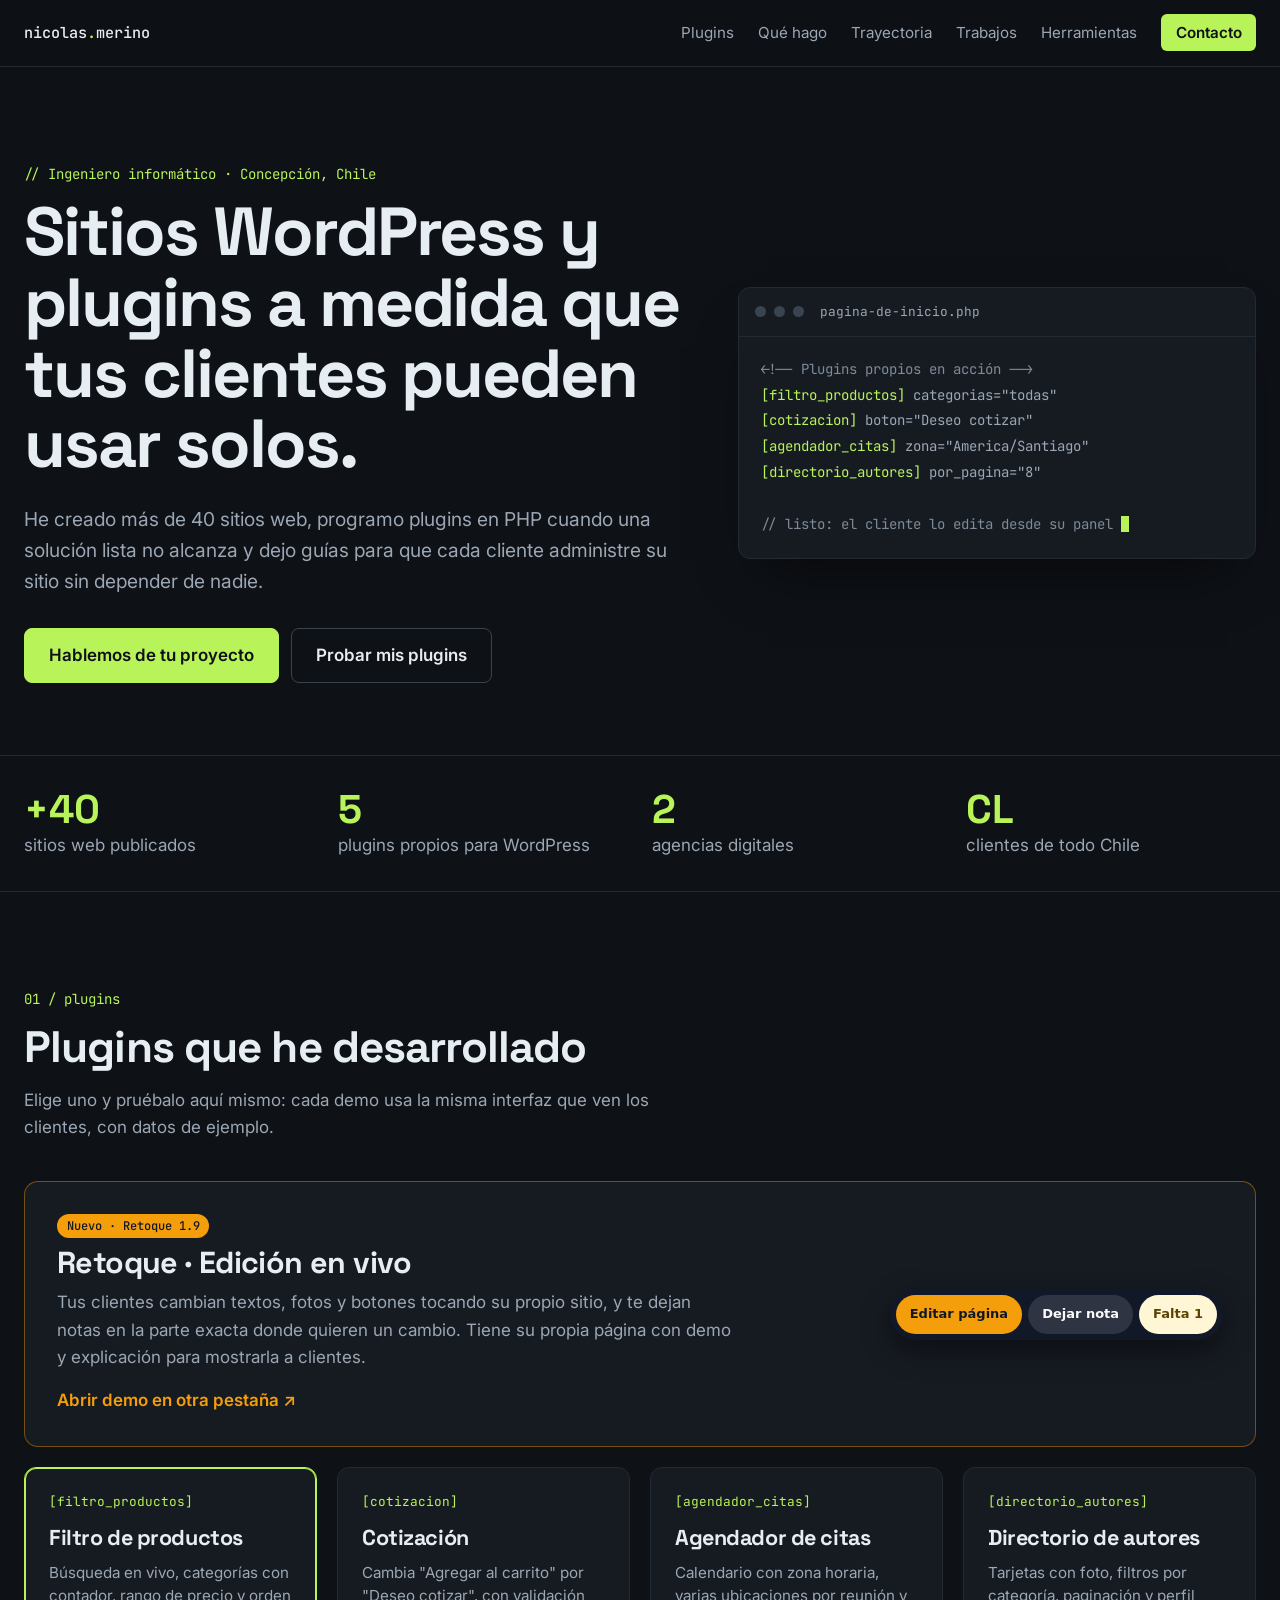
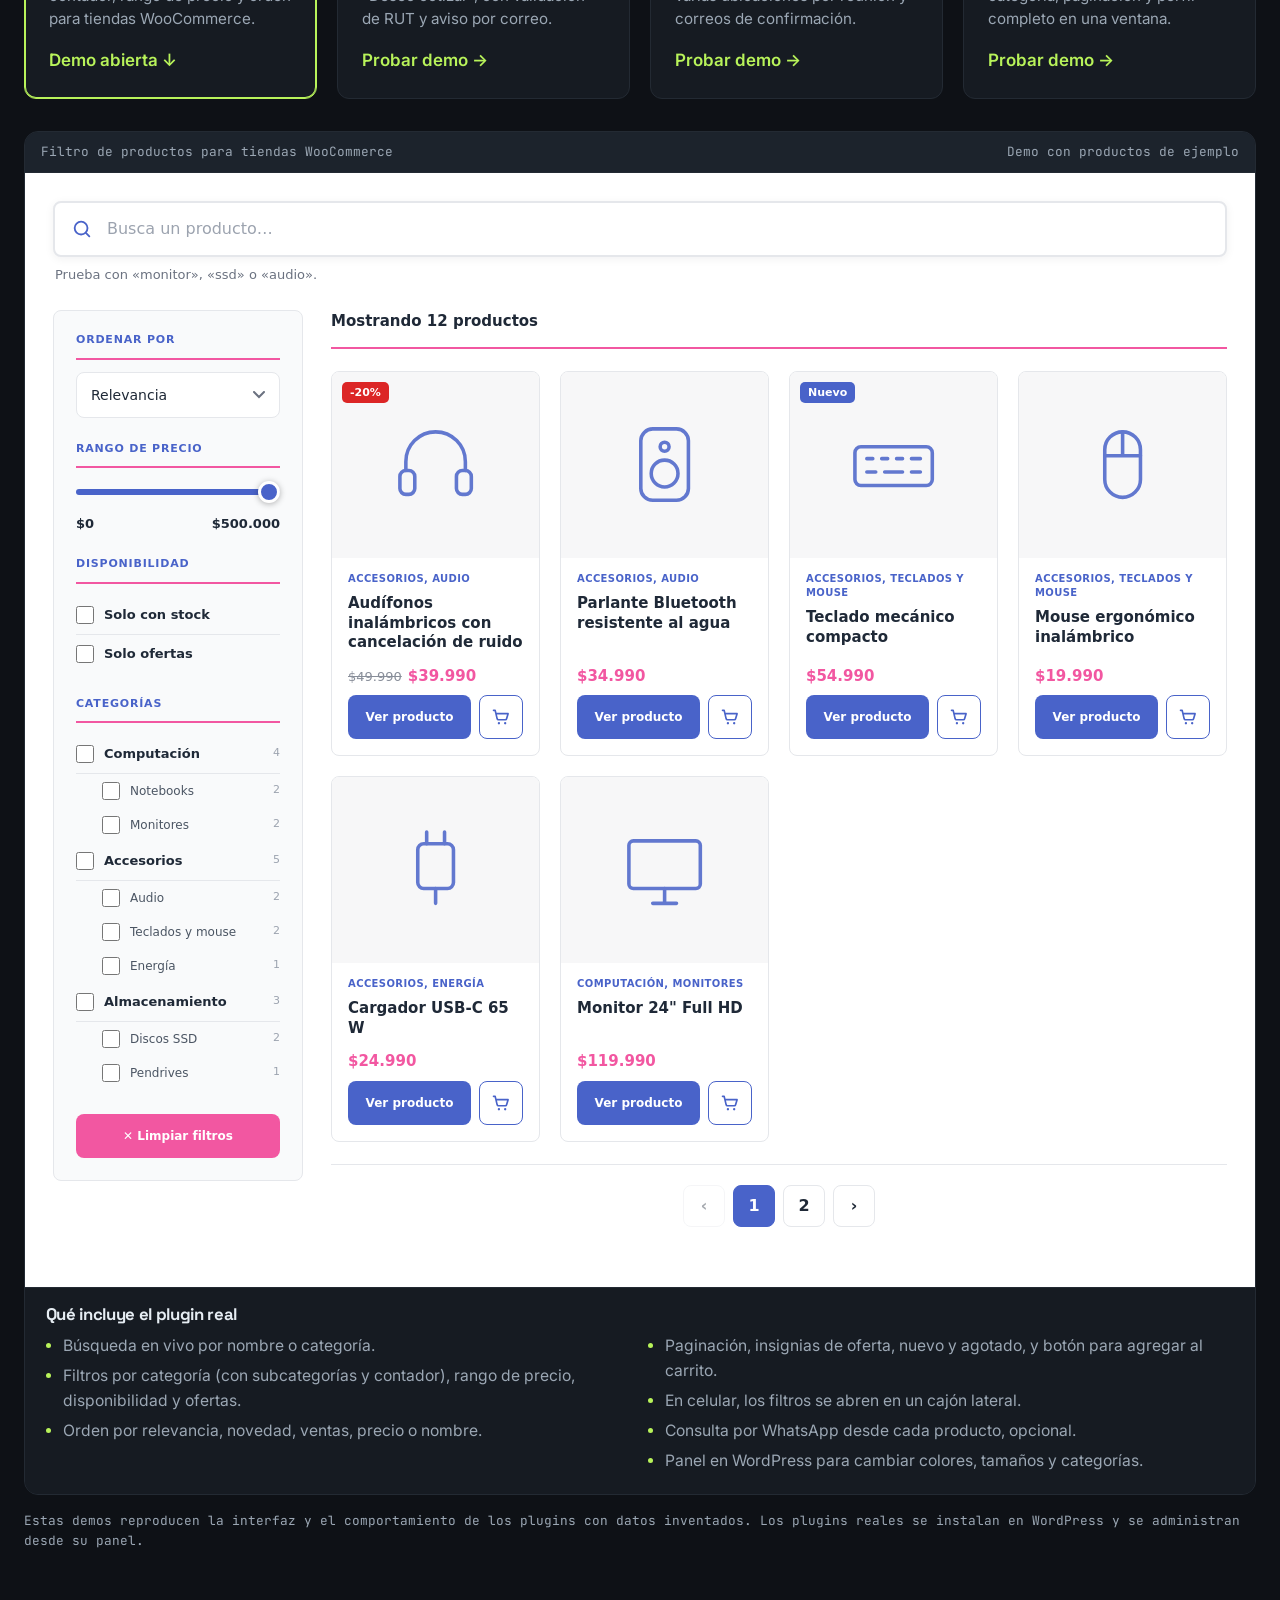
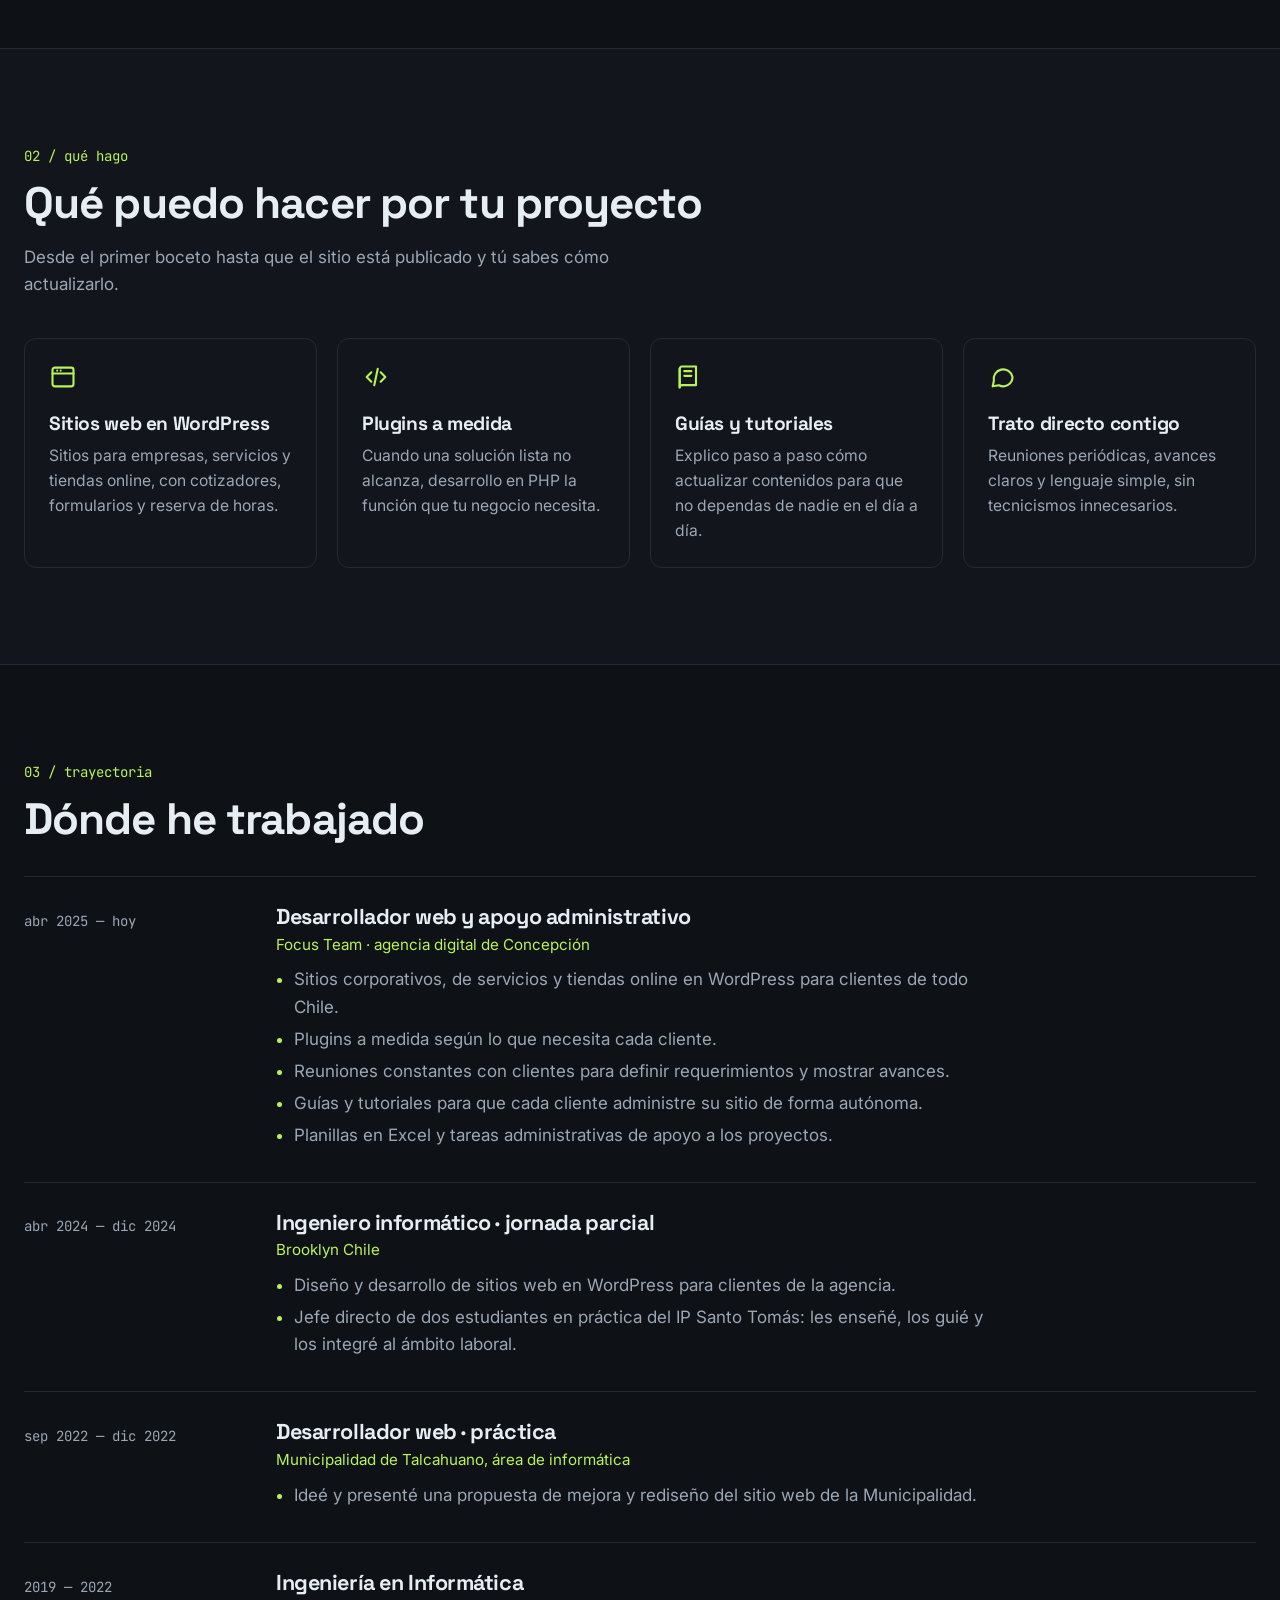
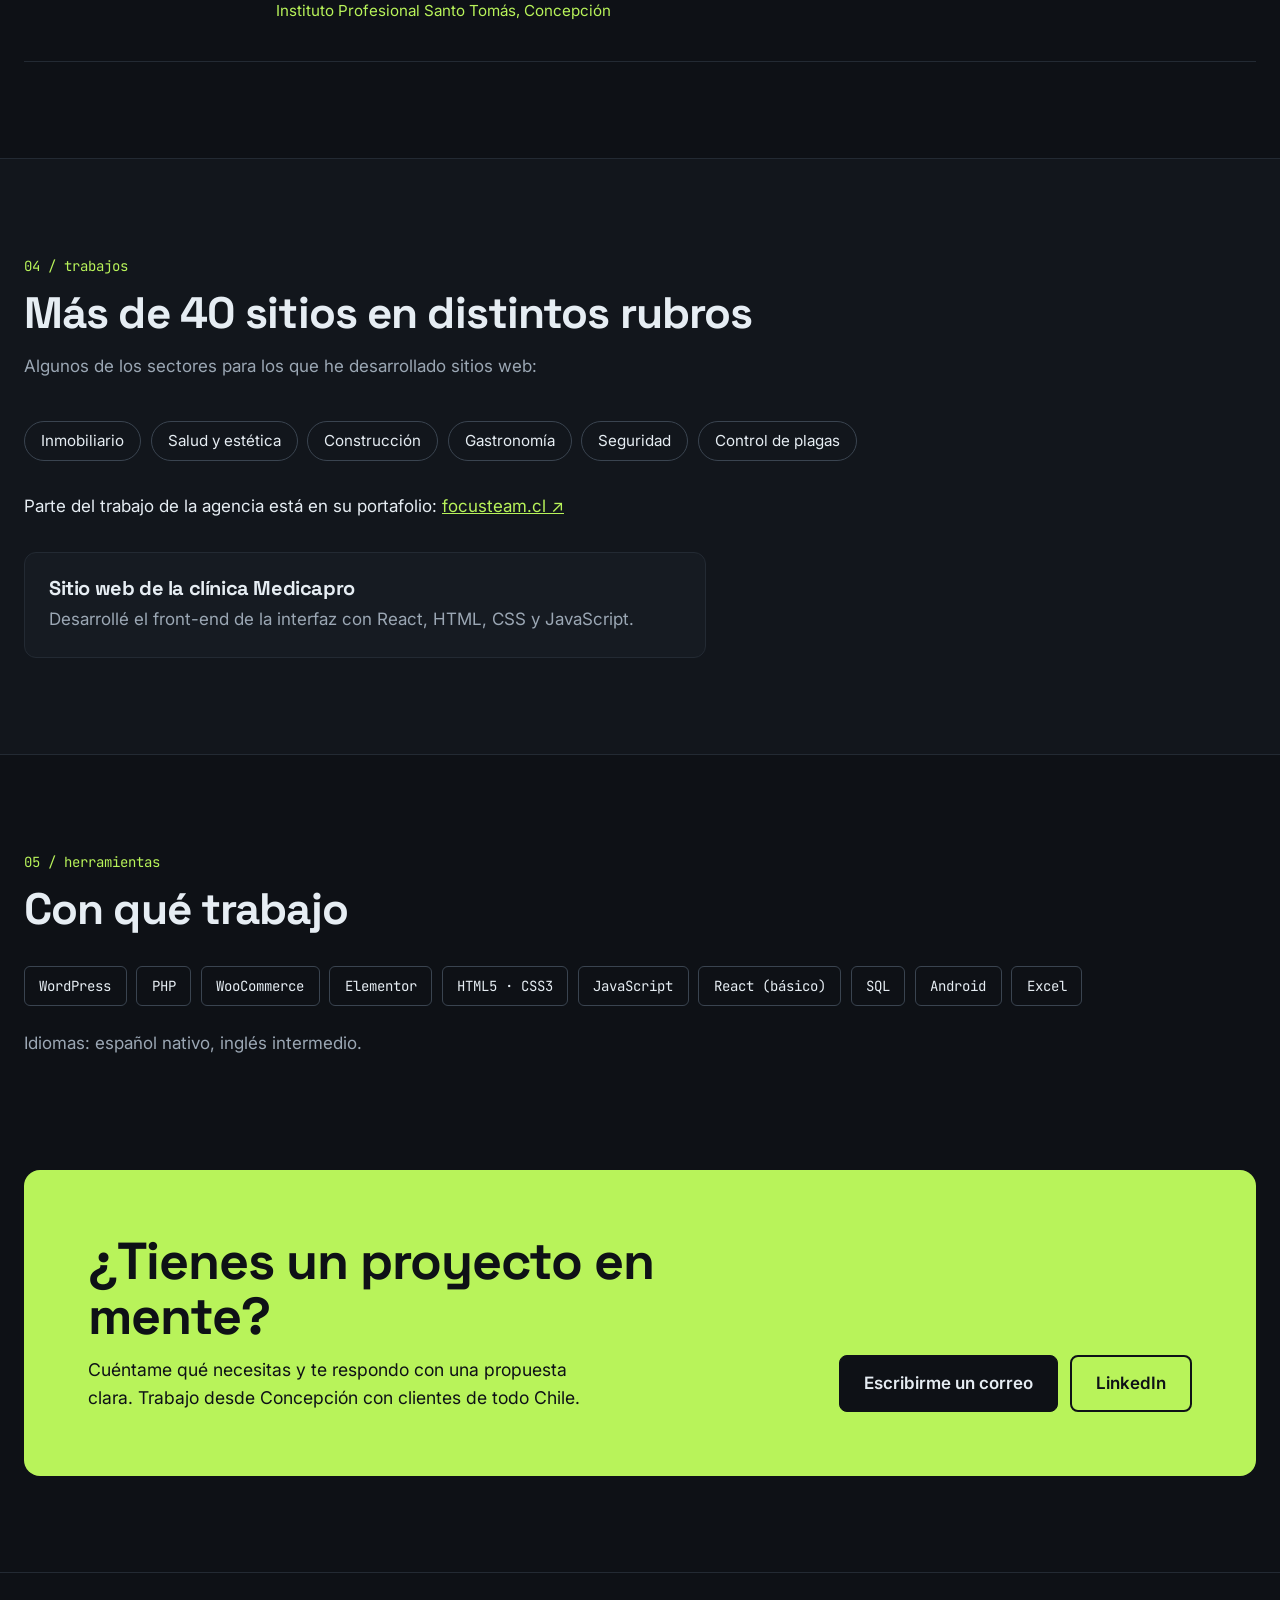
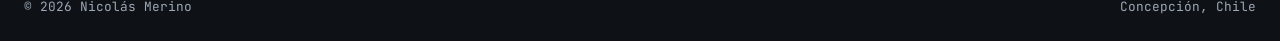
==== commit 83cefcae: "Ensanchar el contenido en pantallas grandes y quitar emojis - Portafolio: contenedor de 1160 a 1440 " ====
--- a/index.html
+++ b/index.html
@@ -49,7 +49,7 @@
   a:hover { color: var(--acento-claro); }
   :focus-visible { outline: 3px solid var(--acento); outline-offset: 3px; border-radius: 4px; }
 
-  .contenedor { width: min(1160px, 100% - 2.5rem); margin-inline: auto; }
+  .contenedor { width: min(1440px, 100% - 3rem); margin-inline: auto; }
   .seccion { padding: clamp(4rem, 9vw, 6rem) 0; }
   .seccion-alterna { background: var(--fondo-alterno); border-block: 1px solid var(--linea); }
   .rotulo { margin: 0 0 0.75rem; font-family: var(--fuente-mono); font-size: 0.875rem; color: var(--acento); }
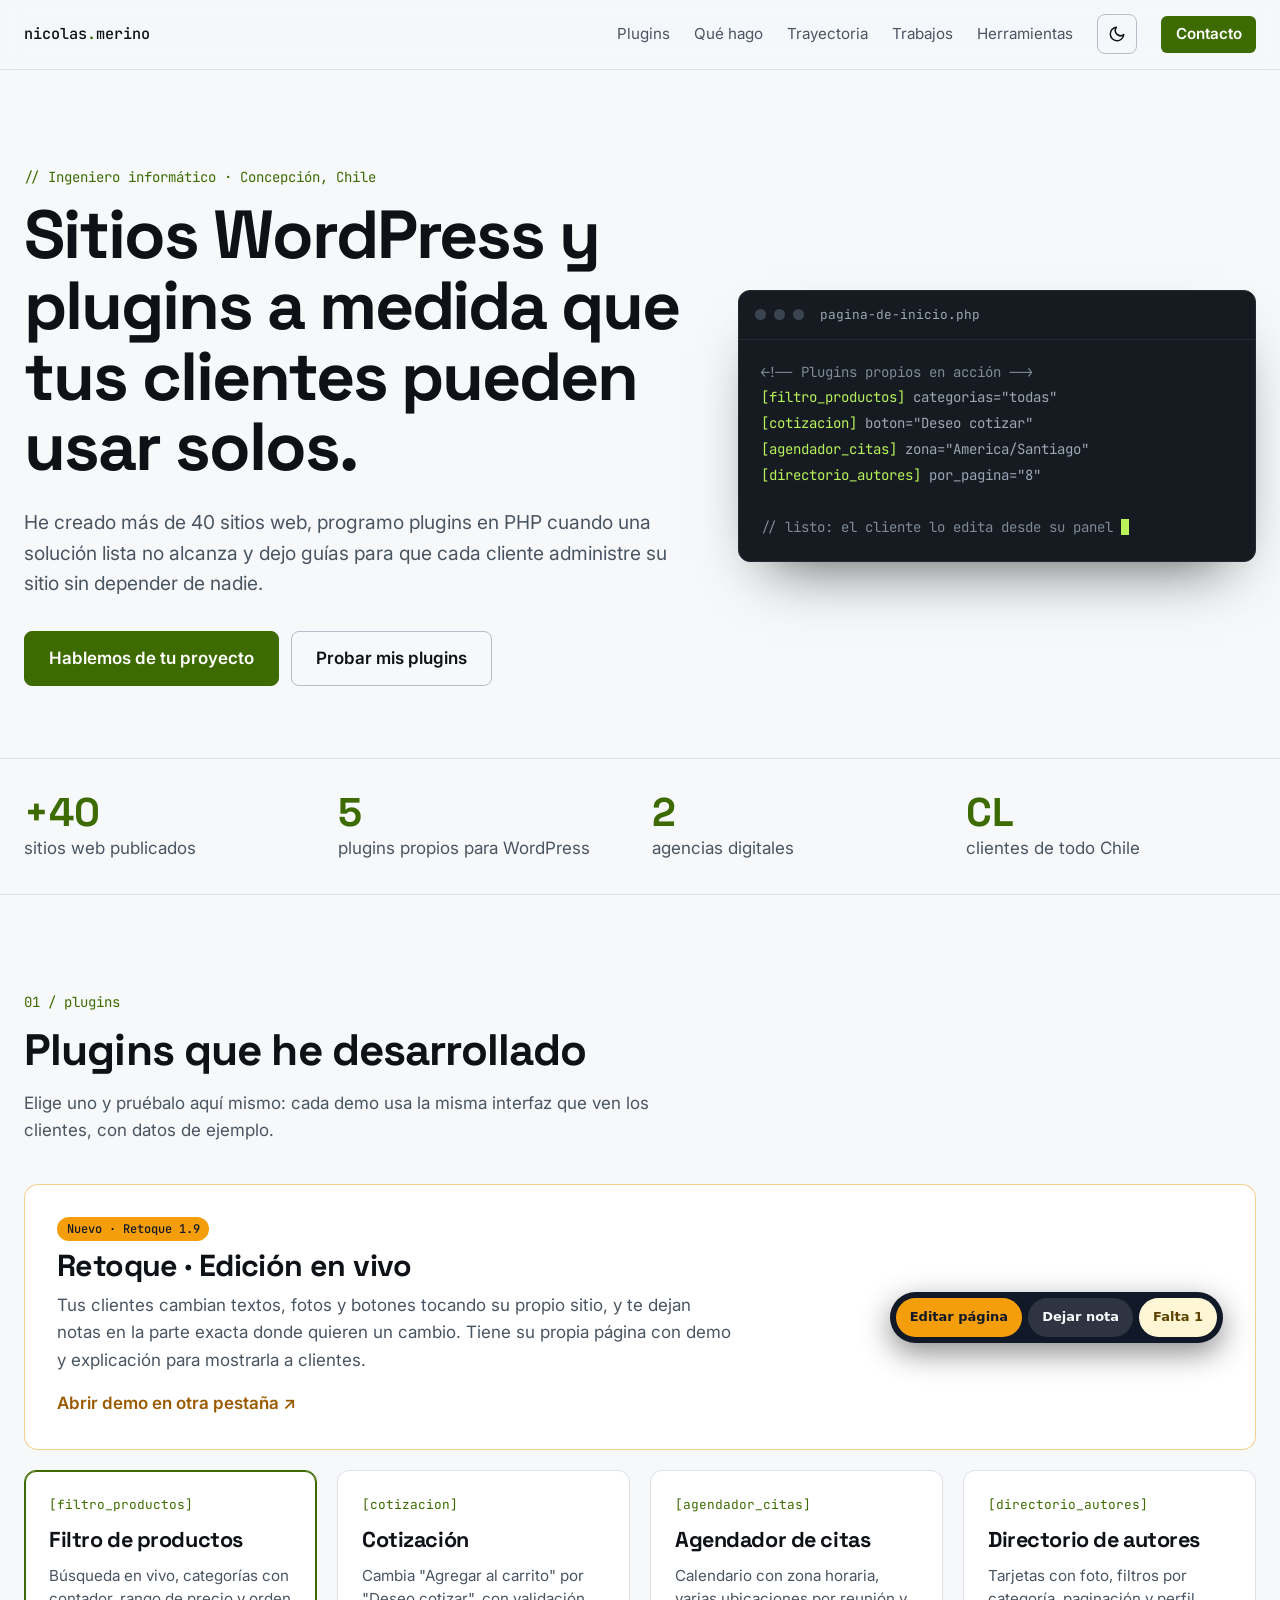
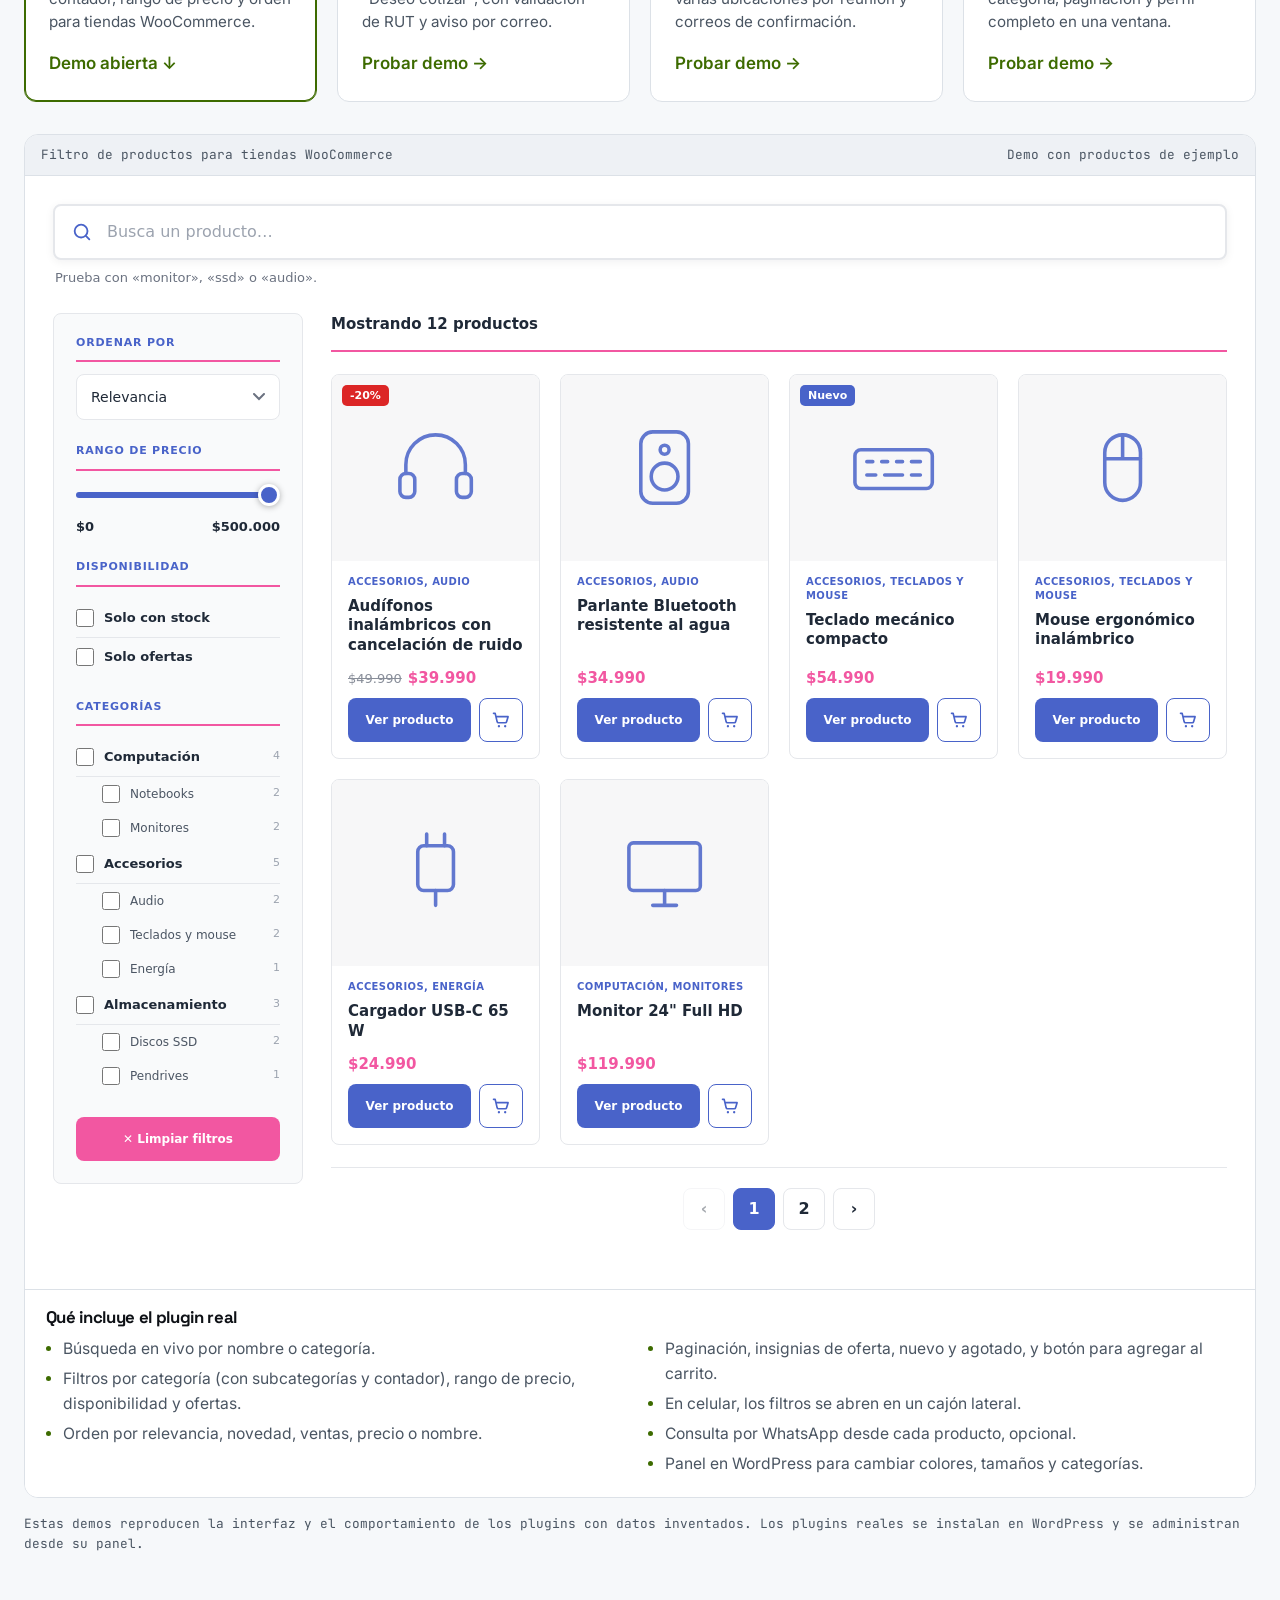
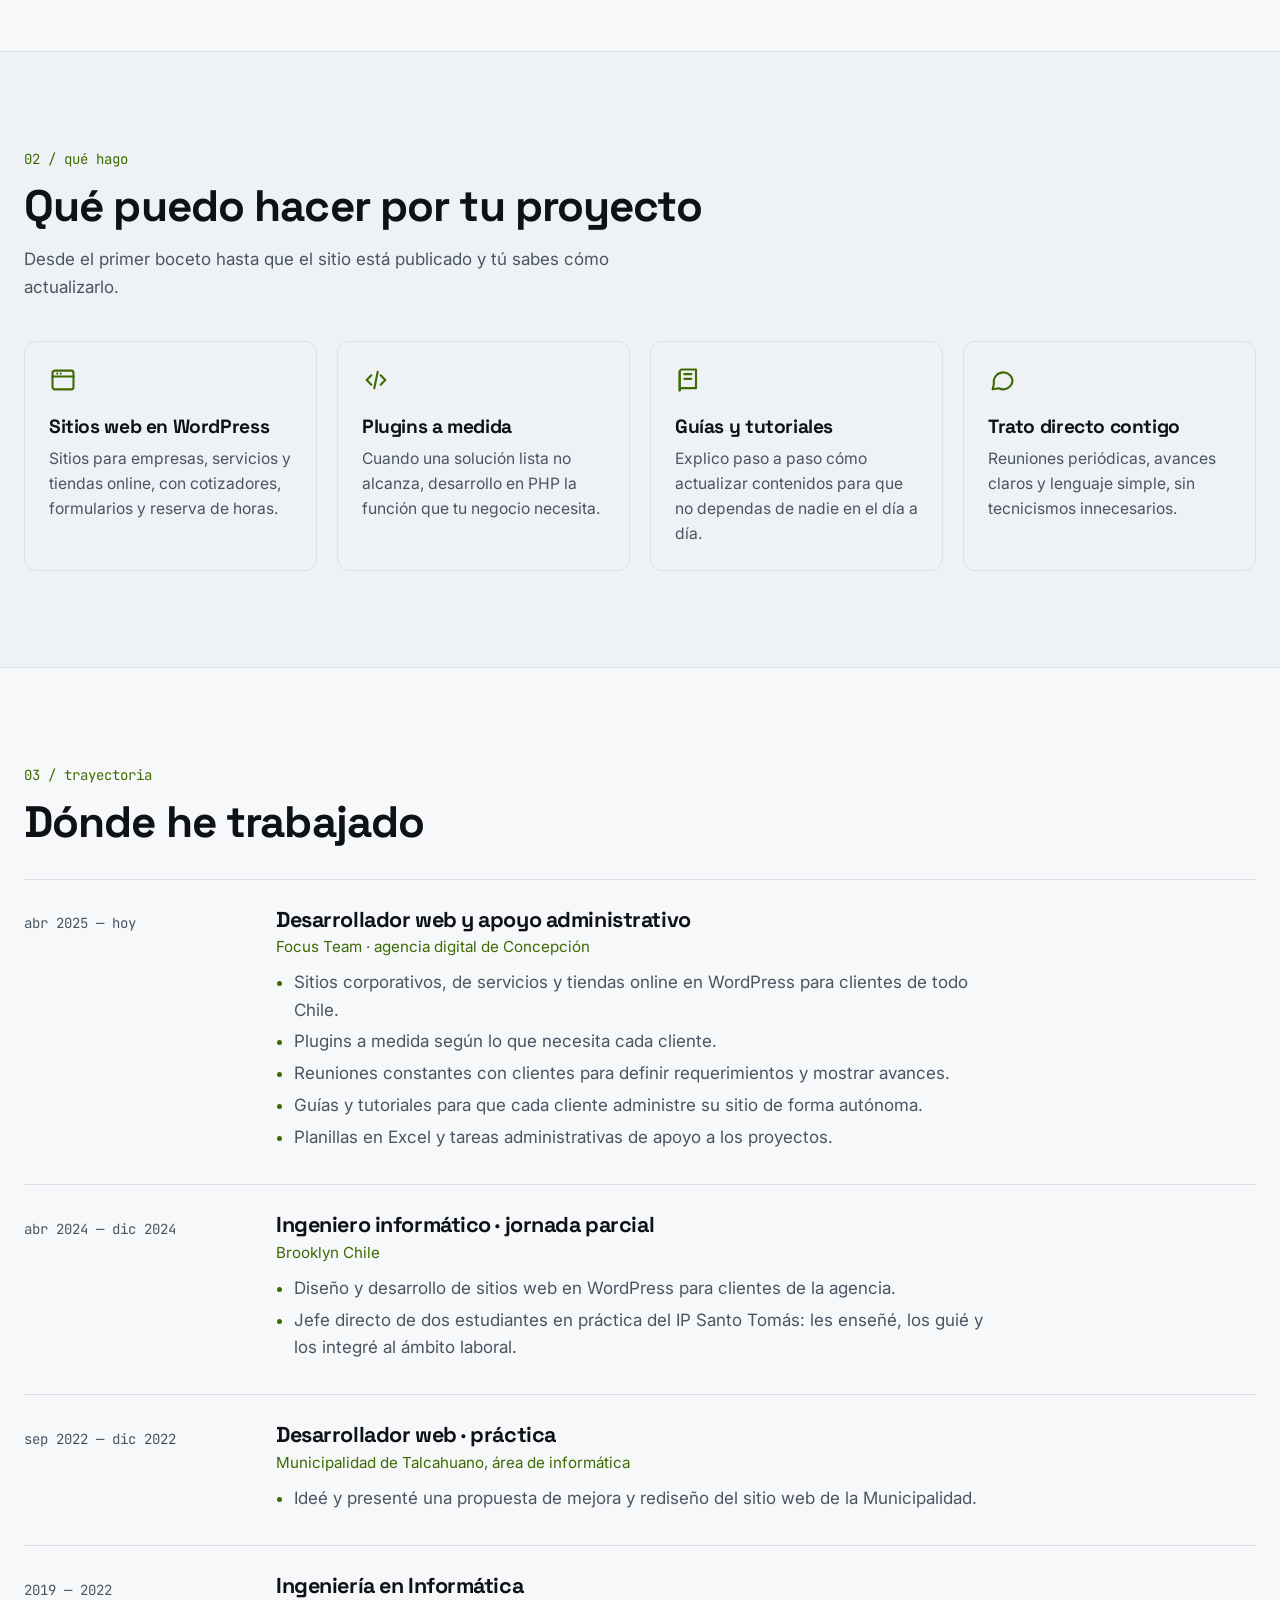
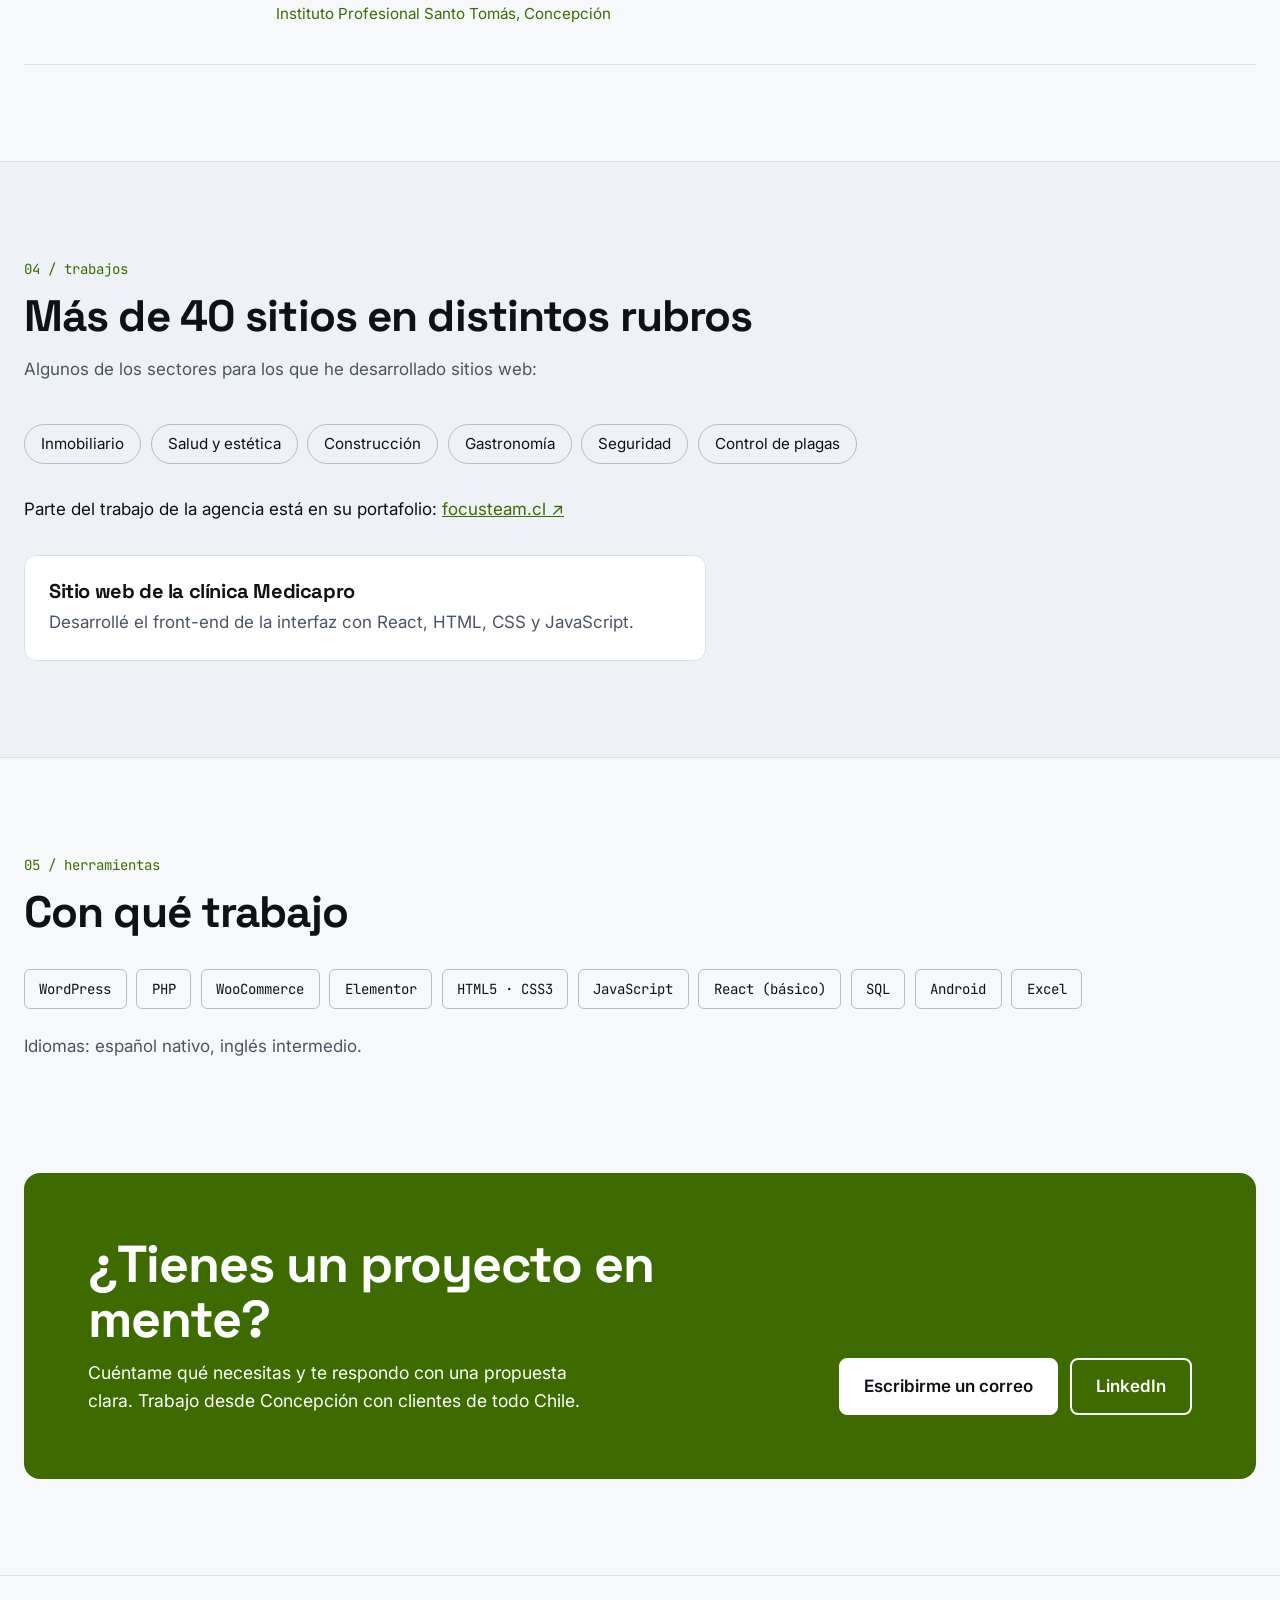
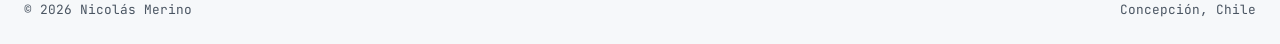
==== commit 9208b458: "Agregar selector de modo claro y oscuro - Botón con ícono de sol y luna en la barra del portafolio y" ====
--- a/index.html
+++ b/index.html
@@ -2,6 +2,17 @@
 <html lang="es">
 <head>
 <meta charset="utf-8">
+<script>
+  // Tema guardado por el visitante; la primera vez se usa el del sistema.
+  (function () {
+    var tema = null;
+    try { tema = localStorage.getItem("tema"); } catch (e) {}
+    if (tema !== "claro" && tema !== "oscuro") {
+      tema = window.matchMedia && window.matchMedia("(prefers-color-scheme: light)").matches ? "claro" : "oscuro";
+    }
+    document.documentElement.setAttribute("data-tema", tema);
+  })();
+</script>
 <meta name="viewport" content="width=device-width, initial-scale=1, viewport-fit=cover">
 <title>Nicolás Merino · Desarrollador web</title>
 <meta name="description" content="Portafolio de Nicolás Merino, ingeniero informático en Concepción. Más de 40 sitios web en WordPress, plugins a medida que puedes probar en vivo y guías para que cada cliente administre su propio sitio.">
@@ -27,6 +38,10 @@
     --acento: #B8F35A;
     --acento-claro: #D4FA94;
     --texto-acento: #0E1116;
+    --barra-fondo: rgba(14, 17, 22, 0.88);
+    --icono-fondo: #111827;
+    --ambar-texto: #F59E0B;
+    --sombra-ventana: 0 30px 60px -30px rgba(0, 0, 0, 0.7);
     --fuente-titulos: "Space Grotesk", "Segoe UI", system-ui, sans-serif;
     --fuente-texto: "Inter", system-ui, -apple-system, "Segoe UI", Roboto, sans-serif;
     --fuente-mono: "JetBrains Mono", ui-monospace, "Cascadia Code", Consolas, monospace;
@@ -61,7 +76,7 @@
   .saltar:focus { top: 1rem; }
 
   /* ---------- Barra superior ---------- */
-  .barra { position: sticky; top: 0; z-index: 50; background: rgba(14, 17, 22, 0.88); backdrop-filter: blur(10px); -webkit-backdrop-filter: blur(10px); border-bottom: 1px solid var(--linea); }
+  .barra { position: sticky; top: 0; z-index: 50; background: var(--barra-fondo); backdrop-filter: blur(10px); -webkit-backdrop-filter: blur(10px); border-bottom: 1px solid var(--linea); }
   .barra .contenedor { display: flex; justify-content: space-between; align-items: center; gap: 1rem; padding: 0.9rem 0; }
   .marca { font-family: var(--fuente-mono); font-weight: 500; font-size: 0.95rem; color: var(--tinta); text-decoration: none; white-space: nowrap; }
   .marca span { color: var(--acento); }
@@ -123,7 +138,7 @@
   .destacado-etiqueta { align-self: flex-start; padding: 0.15rem 0.6rem; border-radius: 999px; background: #F59E0B; color: #111827; font-family: var(--fuente-mono); font-size: 0.75rem; font-weight: 500; }
   .destacado-nombre { font-family: var(--fuente-titulos); font-weight: 700; font-size: clamp(1.5rem, 3vw, 1.9rem); letter-spacing: -0.02em; line-height: 1.15; }
   .destacado-detalle { color: var(--tinta-suave); max-width: 62ch; }
-  .destacado .llamado { grid-area: llamado; font-weight: 600; color: #F59E0B; }
+  .destacado .llamado { grid-area: llamado; font-weight: 600; color: var(--ambar-texto); }
   .destacado-barra { grid-area: barra; display: flex; align-items: center; gap: 6px; padding: 6px; border-radius: 999px; background: #111827; box-shadow: 0 10px 30px rgba(0, 0, 0, 0.45); font-family: system-ui, -apple-system, "Segoe UI", Roboto, sans-serif; font-size: 13px; font-weight: 600; white-space: nowrap; }
   .destacado-boton { padding: 9px 14px; border-radius: 999px; background: rgba(255, 255, 255, 0.12); color: #f9fafb; }
   .destacado-boton--editar { background: #F59E0B; color: #111827; }
@@ -547,6 +562,38 @@
     .experiencia .fecha { flex-basis: 100%; padding-top: 0; }
     .demo-incluye ul { columns: 1; }
   }
+  /* ---------- Modo claro ---------- */
+  :root[data-tema="claro"] {
+    color-scheme: light;
+    --fondo: #F6F8FA;
+    --fondo-alterno: #EEF1F5;
+    --superficie: #FFFFFF;
+    --tinta: #0E1116;
+    --tinta-suave: #4A5562;
+    --linea: #DCE1E7;
+    --linea-fuerte: #B4BDC8;
+    --verde: #EEF1F5;
+    --acento: #3D6B00;
+    --acento-claro: #4E8700;
+    --texto-acento: #FFFFFF;
+    --barra-fondo: rgba(246, 248, 250, 0.9);
+    --icono-fondo: #E8F2DA;
+    --ambar-texto: #9A5B00;
+    --sombra-ventana: 0 24px 50px -28px rgba(14, 17, 22, 0.35);
+  }
+  /* La ventana de código se ve siempre oscura, como un editor */
+  :root[data-tema="claro"] .codigo { --superficie: #161B22; --linea: #232A33; --linea-fuerte: #3A4450; --tinta-suave: #9BA7B4; --acento: #B8F35A; color-scheme: dark; }
+  :root[data-tema="claro"] .contacto-caja .boton:hover { background: #E9EEF3; color: #0E1116; }
+  :root[data-tema="claro"] .contacto-caja .boton.secundario:hover { background: rgba(255, 255, 255, 0.14); color: var(--texto-acento); }
+  :root[data-tema="claro"] .paso.es-hecho { border-color: var(--acento); }
+
+  /* ---------- Botón de modo claro / oscuro ---------- */
+  .tema-boton { flex: none; display: inline-grid; place-items: center; width: 40px; height: 40px; padding: 0; border: 1px solid var(--linea-fuerte); border-radius: 8px; background: transparent; color: var(--tinta); cursor: pointer; }
+  .tema-boton:hover { border-color: var(--tinta); }
+  .tema-boton svg { display: block; }
+  .tema-luna { display: none !important; }
+  :root[data-tema="claro"] .tema-sol { display: none !important; }
+  :root[data-tema="claro"] .tema-luna { display: block !important; }
 </style>
 </head>
 <body>
@@ -561,6 +608,10 @@
       <a href="#trayectoria">Trayectoria</a>
       <a href="#trabajos">Trabajos</a>
       <a href="#herramientas">Herramientas</a>
+      <button type="button" class="tema-boton" id="tema-boton" aria-label="Cambiar a modo claro" title="Cambiar a modo claro">
+        <svg class="tema-sol" aria-hidden="true" width="18" height="18" viewBox="0 0 24 24" fill="none" stroke="currentColor" stroke-width="2" stroke-linecap="round" stroke-linejoin="round"><circle cx="12" cy="12" r="4"/><path d="M12 2v2M12 20v2M4.9 4.9l1.4 1.4M17.7 17.7l1.4 1.4M2 12h2M20 12h2M4.9 19.1l1.4-1.4M17.7 6.3l1.4-1.4"/></svg>
+        <svg class="tema-luna" aria-hidden="true" width="18" height="18" viewBox="0 0 24 24" fill="none" stroke="currentColor" stroke-width="2" stroke-linecap="round" stroke-linejoin="round"><path d="M21 12.8A9 9 0 1 1 11.2 3a7 7 0 0 0 9.8 9.8z"/></svg>
+      </button>
       <a class="nav-contacto" href="#contacto">Contacto</a>
     </nav>
   </div>
@@ -1866,5 +1917,26 @@
     });
   });
 </script>
+<script>
+  // Botón de modo claro / oscuro: cambia el tema y lo recuerda para la próxima visita.
+  (function () {
+    var boton = document.getElementById("tema-boton");
+    var meta = document.querySelector('meta[name="theme-color"]');
+    function pintar() {
+      var claro = document.documentElement.getAttribute("data-tema") === "claro";
+      var texto = claro ? "Cambiar a modo oscuro" : "Cambiar a modo claro";
+      boton.setAttribute("aria-label", texto);
+      boton.title = texto;
+      if (meta) meta.setAttribute("content", claro ? "#F6F8FA" : "#0E1116");
+    }
+    boton.addEventListener("click", function () {
+      var nuevo = document.documentElement.getAttribute("data-tema") === "claro" ? "oscuro" : "claro";
+      document.documentElement.setAttribute("data-tema", nuevo);
+      try { localStorage.setItem("tema", nuevo); } catch (e) {}
+      pintar();
+    });
+    pintar();
+  })();
+</script>
 </body>
 </html>
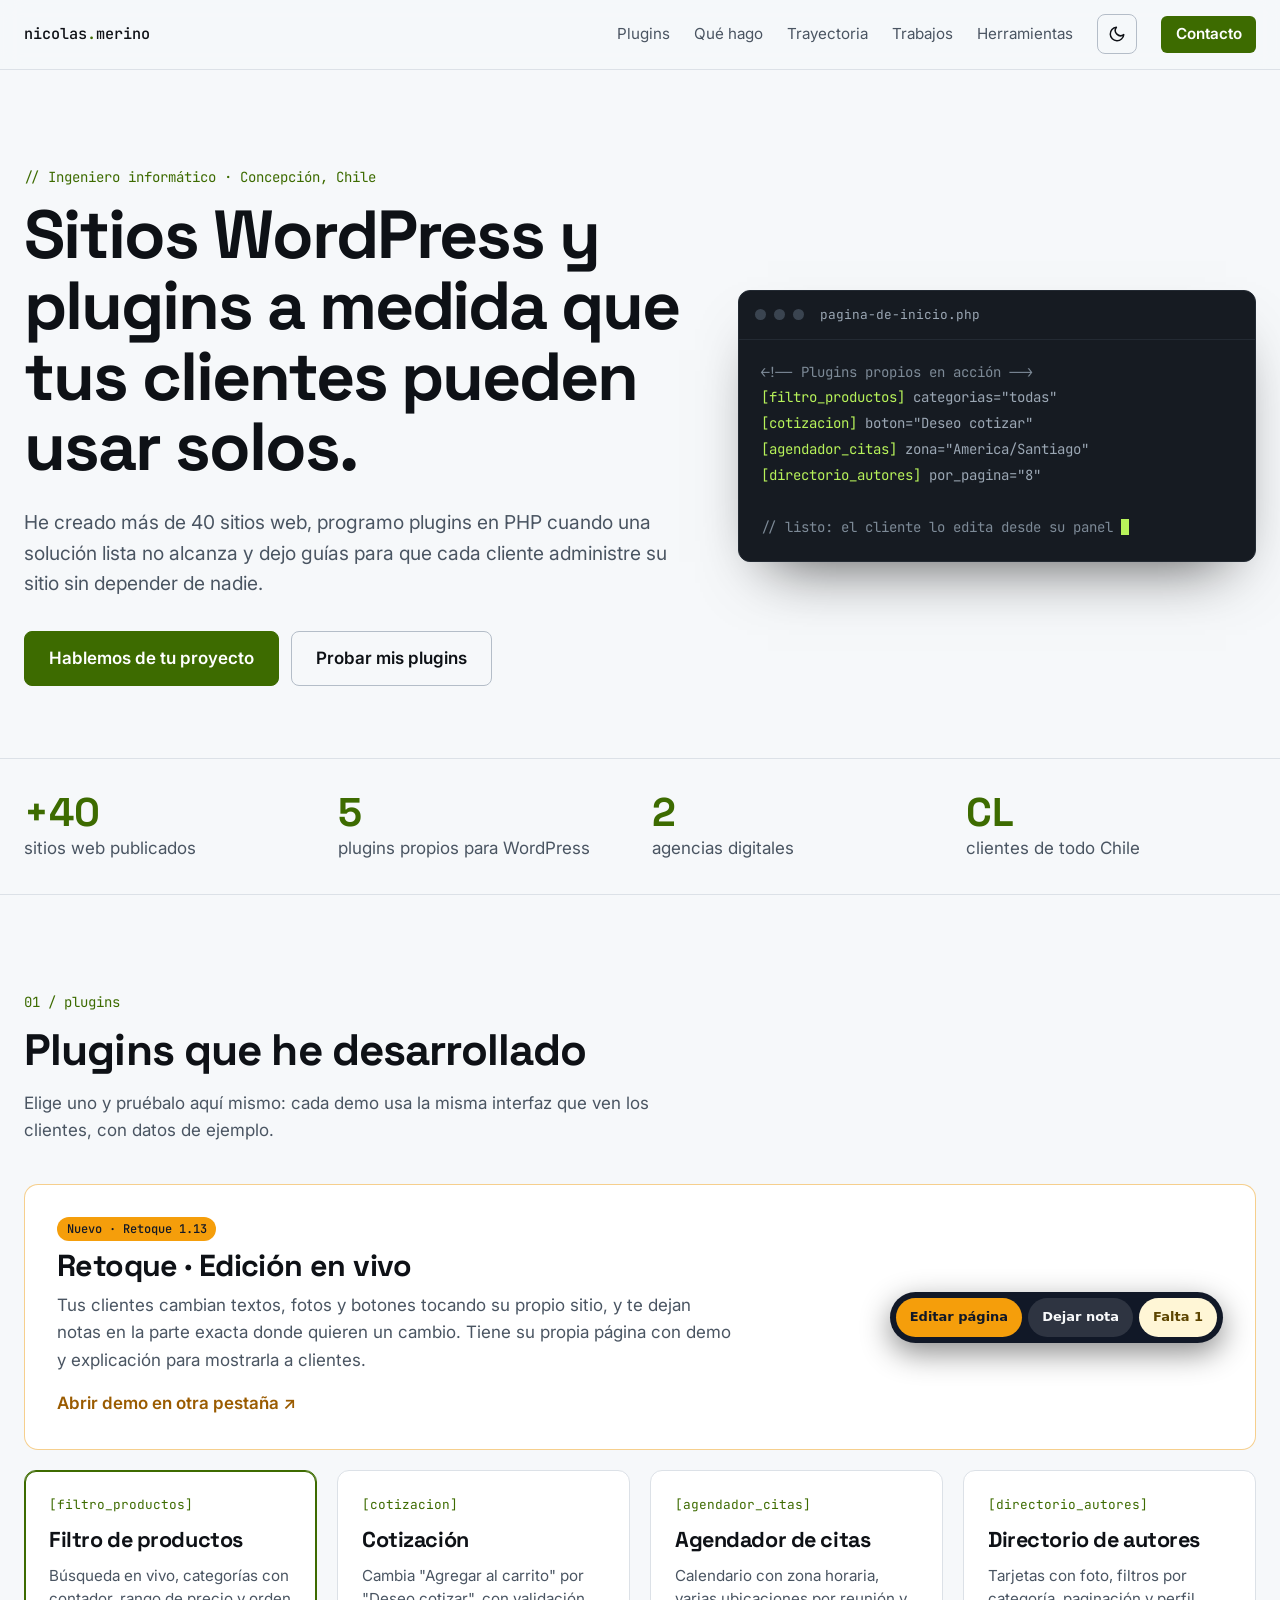
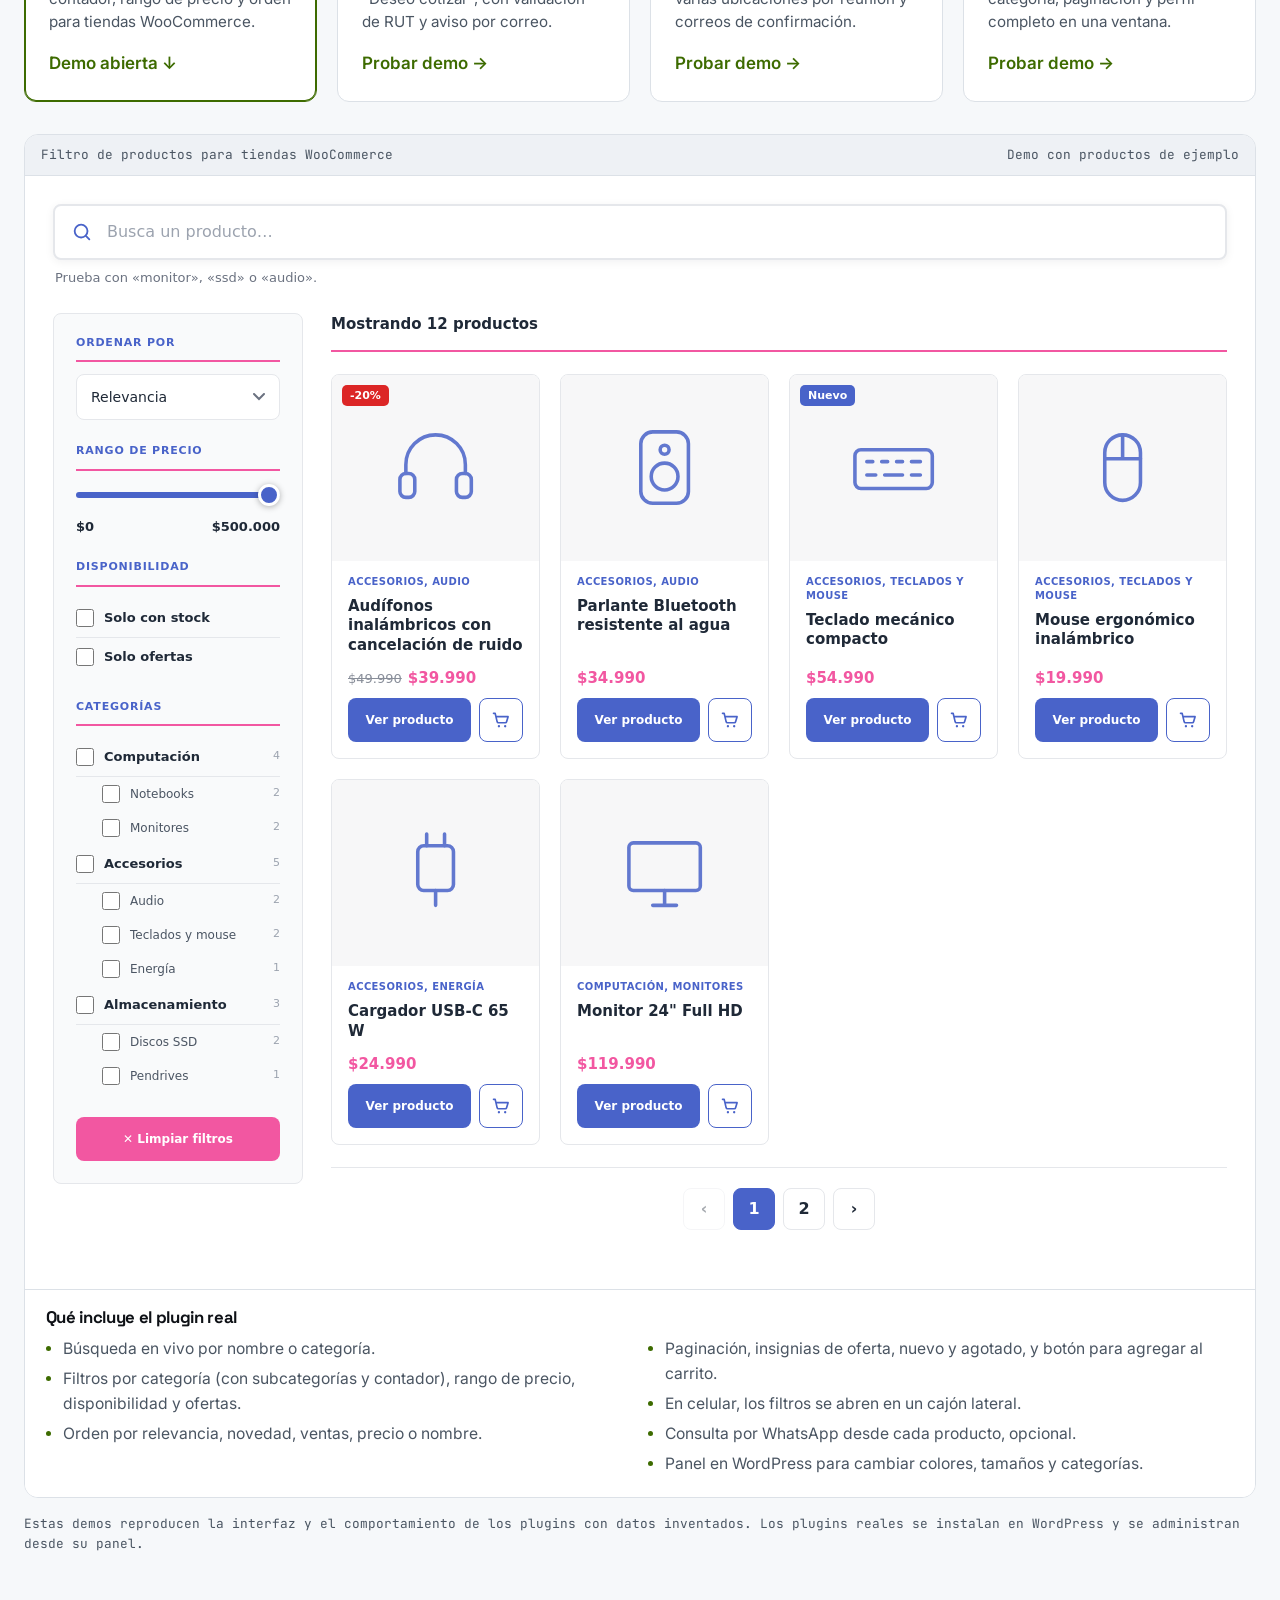
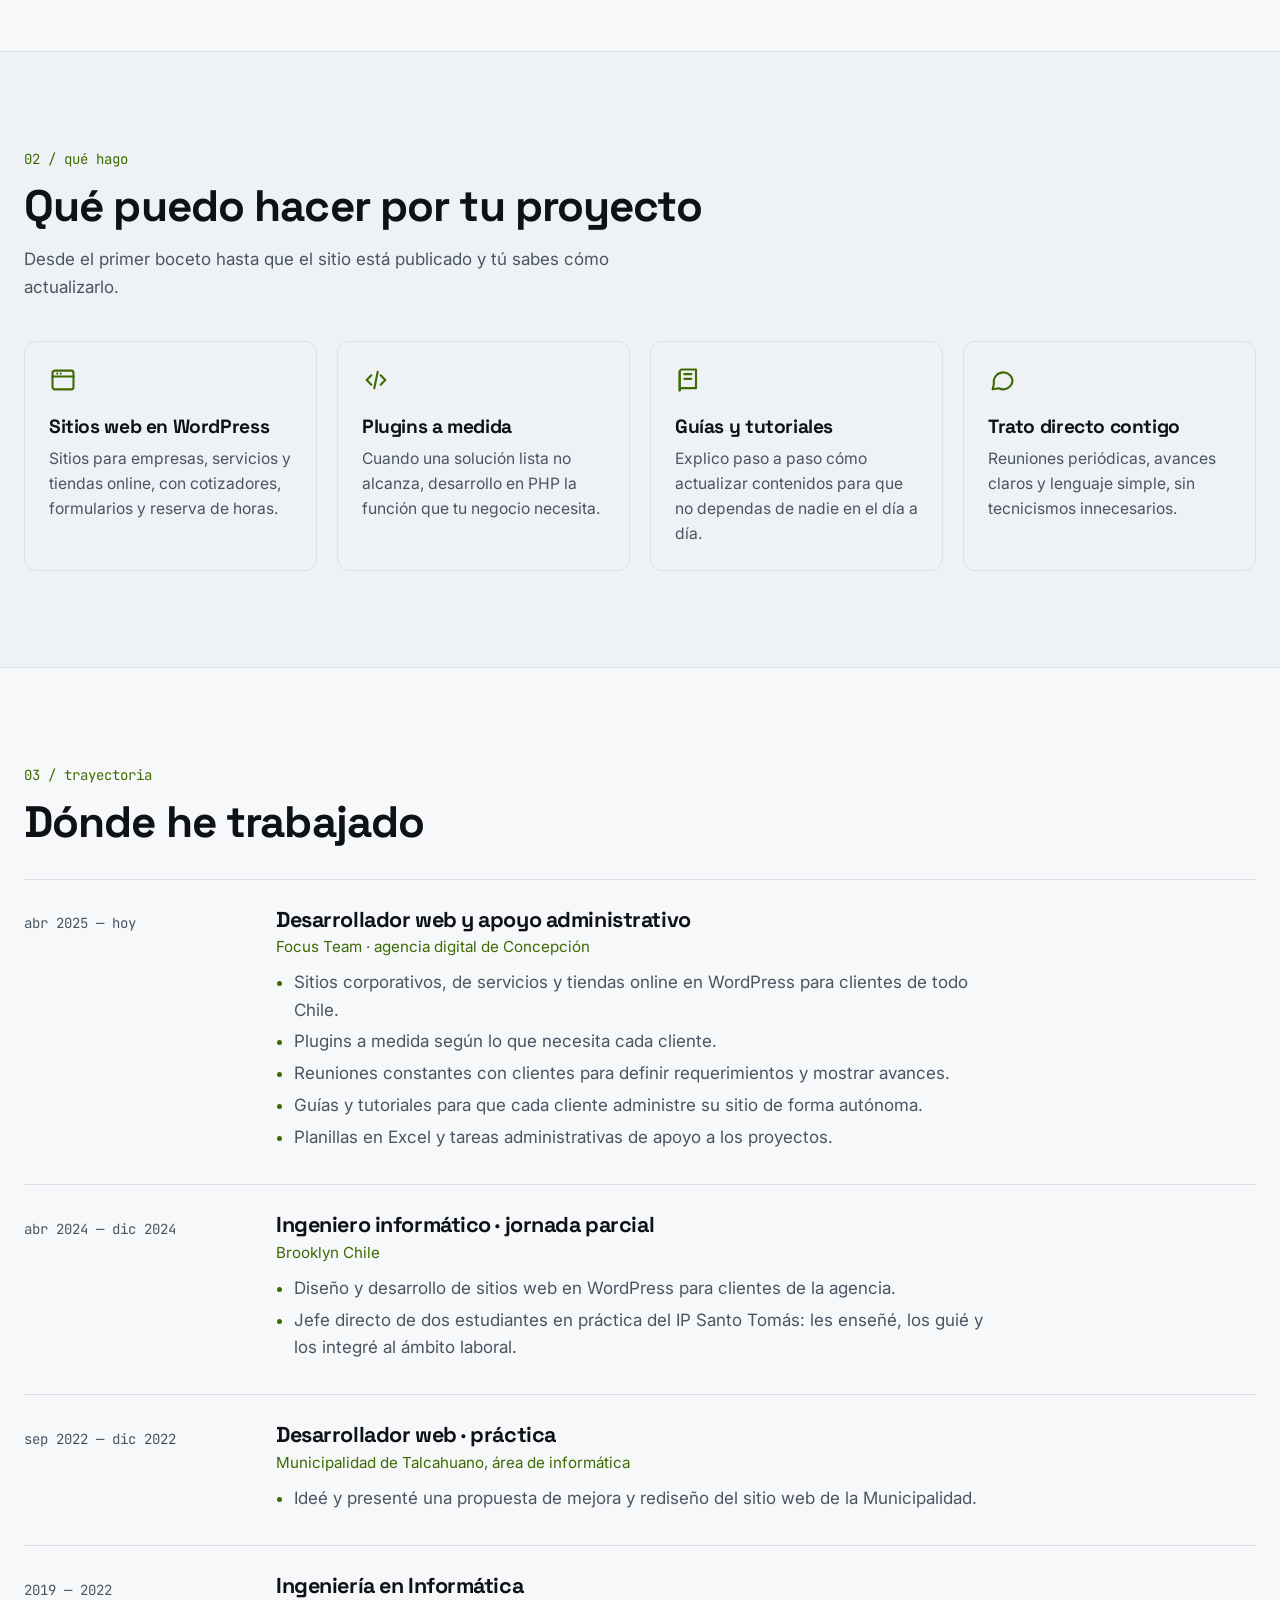
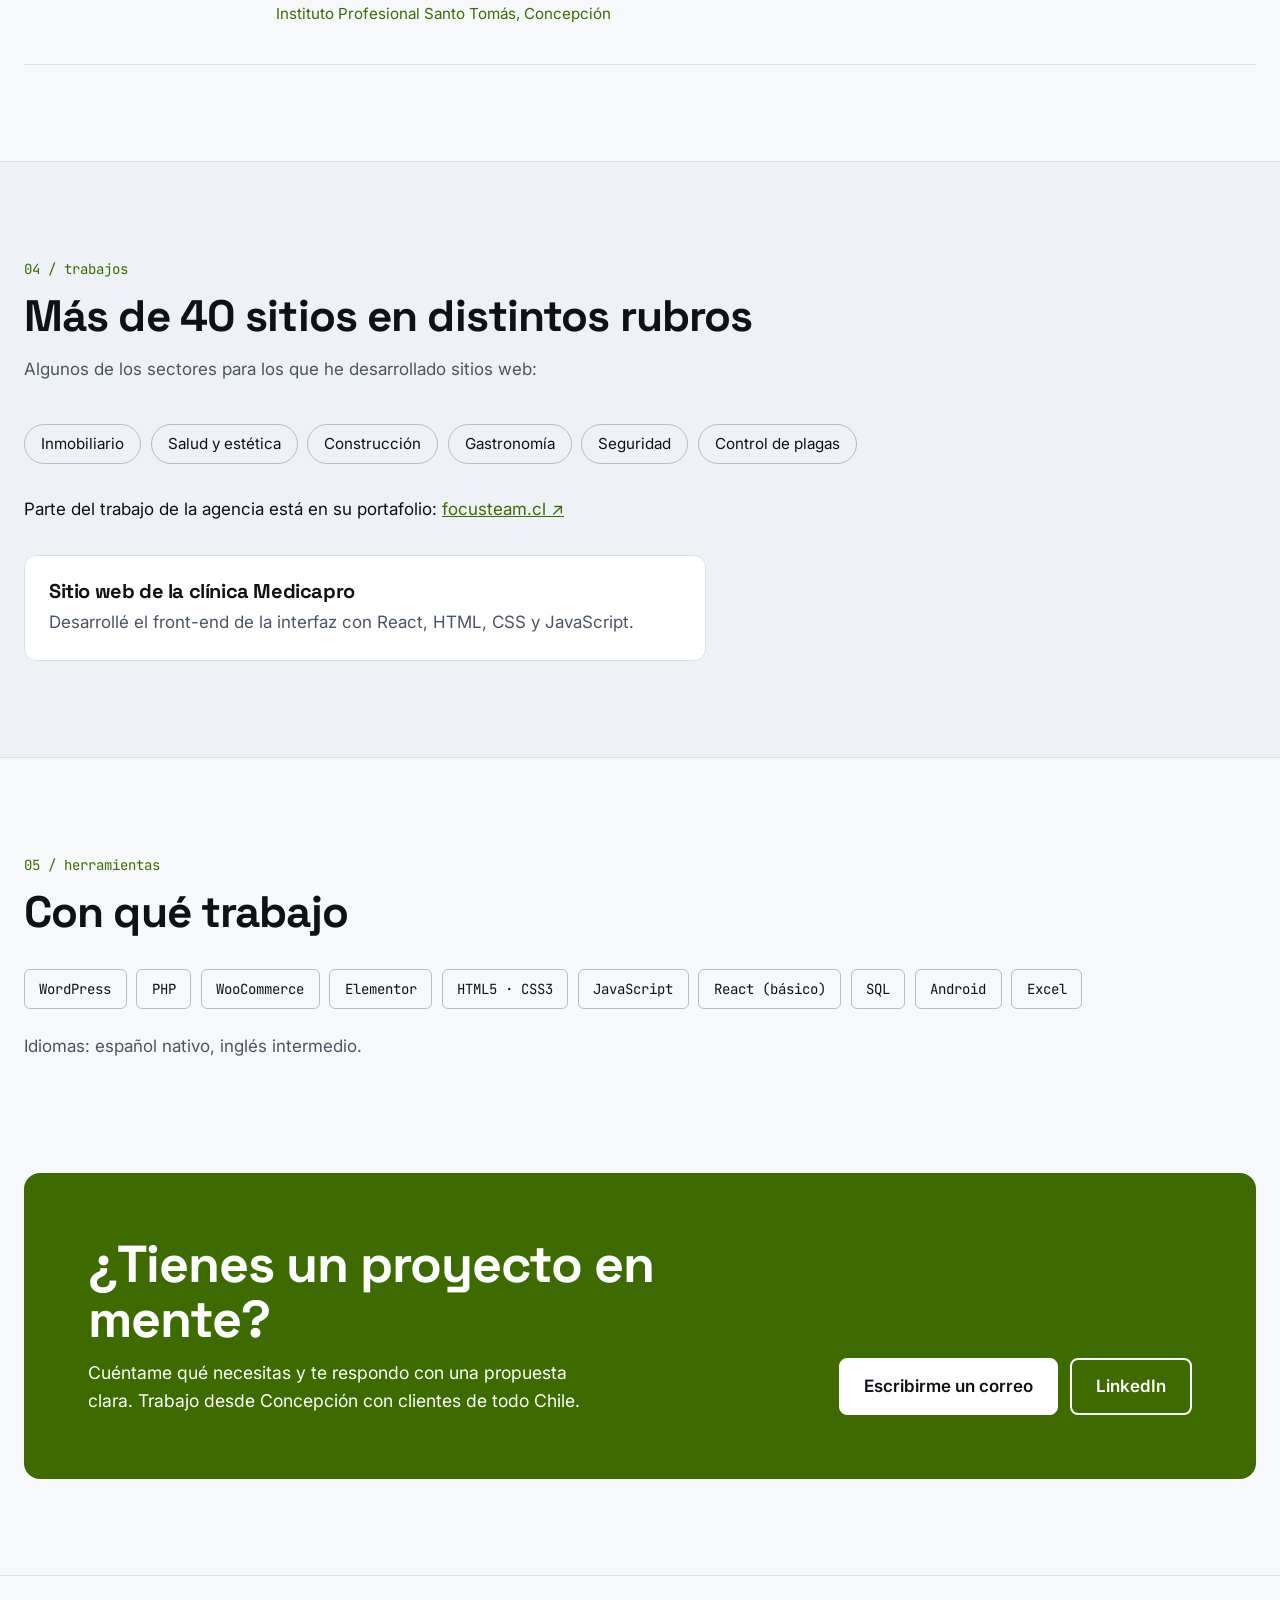
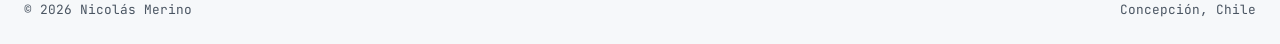
==== commit c0a2cffd: "Actualizar la demo de Retoque a la versión 1.13.1 - Sitio de ejemplo nuevo y más realista (retoque-d" ====
--- a/index.html
+++ b/index.html
@@ -662,7 +662,7 @@
 
       <a class="destacado" href="retoque.html" target="_blank" rel="noopener">
         <span class="destacado-texto">
-          <span class="destacado-etiqueta">Nuevo · Retoque 1.9</span>
+          <span class="destacado-etiqueta">Nuevo · Retoque 1.13</span>
           <span class="destacado-nombre">Retoque · Edición en vivo</span>
           <span class="destacado-detalle">Tus clientes cambian textos, fotos y botones tocando su propio sitio, y te dejan notas en la parte exacta donde quieren un cambio. Tiene su propia página con demo y explicación para mostrarla a clientes.</span>
         </span>
